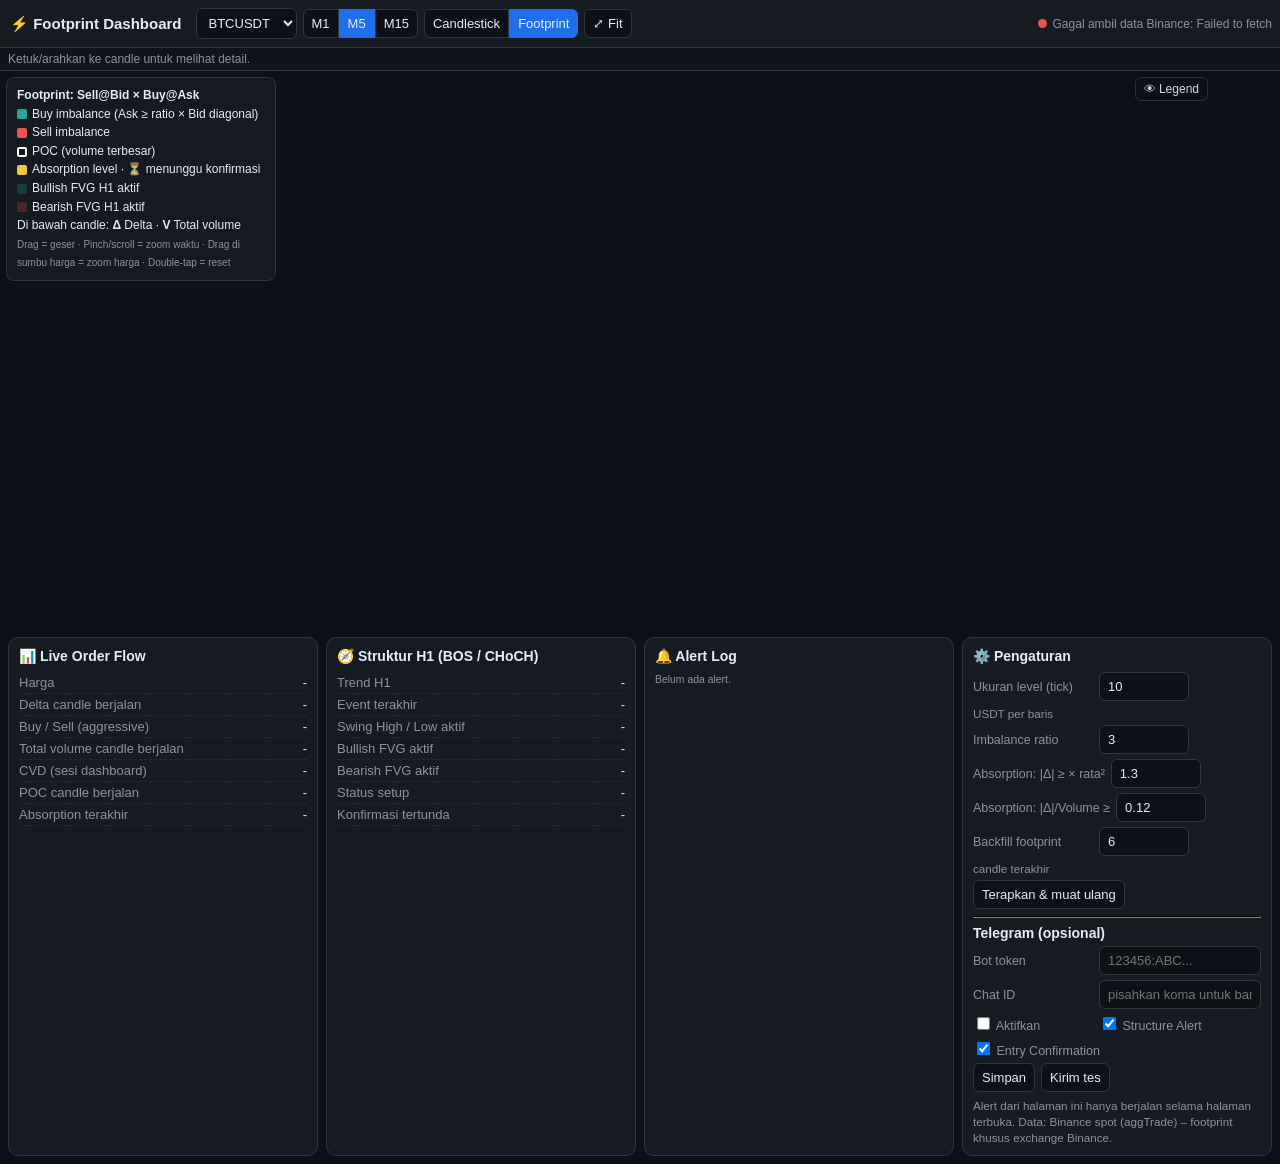
==== docs/footprint.html @ 36dd3d4b "Add files via upload" ====
<!DOCTYPE html>
<html lang="id">
<head>
<meta charset="UTF-8">
<meta name="viewport" content="width=device-width, initial-scale=1, maximum-scale=1, user-scalable=no">
<title>Crypto Footprint Dashboard – BOS/CHoCH + Order Flow</title>
<style>
:root{--bg:#0d1117;--panel:#161b22;--line:#30363d;--txt:#e6edf3;--mut:#8b949e;--g:#26a69a;--r:#ef5350;--y:#f6c343;--b:#58a6ff;}
*{box-sizing:border-box}
html,body{margin:0;background:var(--bg);color:var(--txt);font-family:-apple-system,Segoe UI,Roboto,Arial,sans-serif;font-size:14px}
header{display:flex;flex-wrap:wrap;gap:6px;align-items:center;padding:8px;background:var(--panel);border-bottom:1px solid var(--line);position:sticky;top:0;z-index:5}
header h1{font-size:15px;margin:0 8px 0 2px;white-space:nowrap}
select,button,input{background:#0d1117;color:var(--txt);border:1px solid var(--line);border-radius:6px;padding:6px 8px;font-size:13px}
button{cursor:pointer}
button.on{background:#1f6feb;border-color:#1f6feb}
.seg{display:inline-flex}
.seg button{border-radius:0}.seg button:first-child{border-radius:6px 0 0 6px}.seg button:last-child{border-radius:0 6px 6px 0}
#status{display:flex;align-items:center;gap:6px;color:var(--mut);font-size:12px;margin-left:auto}
#dot{width:9px;height:9px;border-radius:50%;background:#777}
#infoBar{padding:4px 8px;font-size:12px;color:var(--mut);background:#0f141a;border-bottom:1px solid var(--line);min-height:22px;white-space:nowrap;overflow-x:auto}
#wrap{position:relative;height:62vh;min-height:340px;touch-action:none}
#cv{width:100%;height:100%;display:block;touch-action:none;cursor:crosshair}
#legend{position:absolute;top:6px;left:6px;background:rgba(22,27,34,.92);border:1px solid var(--line);border-radius:8px;padding:8px 10px;font-size:12px;line-height:1.55;max-width:270px}
#legend.hide{display:none}
#legBtn{position:absolute;top:6px;right:72px;z-index:3;padding:4px 8px;font-size:12px;opacity:.9}
.sw{display:inline-block;width:10px;height:10px;border-radius:2px;margin-right:5px;vertical-align:middle}
.grid{display:grid;grid-template-columns:repeat(auto-fit,minmax(280px,1fr));gap:8px;padding:8px}
.card{background:var(--panel);border:1px solid var(--line);border-radius:10px;padding:10px}
.card h3{margin:0 0 8px;font-size:14px}
.kv{display:flex;justify-content:space-between;gap:8px;padding:3px 0;border-bottom:1px dashed #222a33;font-size:13px}
.kv span:first-child{color:var(--mut)}
.kv span:last-child{text-align:right}
.up{color:var(--g)}.dn{color:var(--r)}.ye{color:var(--y)}
#alerts{max-height:300px;overflow:auto;font-size:12.5px}
.al{padding:6px;border-left:3px solid var(--b);background:#0f141a;margin-bottom:5px;border-radius:4px;white-space:pre-line}
.al.long{border-color:var(--g)}.al.short{border-color:var(--r)}.al.abs{border-color:var(--y)}.al.cancel{border-color:#6e7681;color:var(--mut)}
.row{display:flex;gap:6px;align-items:center;margin:5px 0;flex-wrap:wrap}
.row label{min-width:120px;color:var(--mut);font-size:12.5px}
.row input[type=number]{width:90px}
.row input[type=text],.row input[type=password]{flex:1;min-width:150px}
small{color:var(--mut)}
#prog{font-size:12px;color:var(--y)}
</style>
</head>
<body>
<header>
  <h1>⚡ Footprint Dashboard</h1>
  <select id="sym">
    <option>BTCUSDT</option><option>ETHUSDT</option><option>SOLUSDT</option><option>BNBUSDT</option><option>XRPUSDT</option>
  </select>
  <div class="seg" id="tfSeg">
    <button data-tf="1m">M1</button><button data-tf="5m" class="on">M5</button><button data-tf="15m">M15</button>
  </div>
  <div class="seg" id="modeSeg">
    <button data-m="candle">Candlestick</button><button data-m="footprint" class="on">Footprint</button>
  </div>
  <button id="fitBtn" title="Reset zoom harga">⤢ Fit</button>
  <div id="status"><span id="prog"></span><span id="dot"></span><span id="stTxt">Memuat…</span></div>
</header>
<div id="infoBar">Ketuk/arahkan ke candle untuk melihat detail.</div>
<div id="wrap">
  <canvas id="cv"></canvas>
  <button id="legBtn">👁 Legend</button>
  <div id="legend" class="hide">
    <b>Footprint: Sell@Bid × Buy@Ask</b><br>
    <span class="sw" style="background:var(--g)"></span>Buy imbalance (Ask ≥ ratio × Bid diagonal)<br>
    <span class="sw" style="background:var(--r)"></span>Sell imbalance<br>
    <span class="sw" style="border:2px solid #fff"></span>POC (volume terbesar)<br>
    <span class="sw" style="background:var(--y)"></span>Absorption level · ⏳ menunggu konfirmasi<br>
    <span class="sw" style="background:rgba(38,166,154,.25)"></span>Bullish FVG H1 aktif<br>
    <span class="sw" style="background:rgba(239,83,80,.25)"></span>Bearish FVG H1 aktif<br>
    Di bawah candle: <b>Δ</b> Delta · <b>V</b> Total volume<br>
    <small>Drag = geser · Pinch/scroll = zoom waktu · Drag di sumbu harga = zoom harga · Double-tap = reset</small>
  </div>
</div>

<div class="grid">
  <div class="card">
    <h3>📊 Live Order Flow</h3>
    <div class="kv"><span>Harga</span><span id="vPrice">-</span></div>
    <div class="kv"><span>Delta candle berjalan</span><span id="vDelta">-</span></div>
    <div class="kv"><span>Buy / Sell (aggressive)</span><span id="vBS">-</span></div>
    <div class="kv"><span>Total volume candle berjalan</span><span id="vVol">-</span></div>
    <div class="kv"><span>CVD (sesi dashboard)</span><span id="vCVD">-</span></div>
    <div class="kv"><span>POC candle berjalan</span><span id="vPOC">-</span></div>
    <div class="kv"><span>Absorption terakhir</span><span id="vAbs">-</span></div>
  </div>
  <div class="card">
    <h3>🧭 Struktur H1 (BOS / CHoCH)</h3>
    <div class="kv"><span>Trend H1</span><span id="vTrend">-</span></div>
    <div class="kv"><span>Event terakhir</span><span id="vEvent">-</span></div>
    <div class="kv"><span>Swing High / Low aktif</span><span id="vSwing">-</span></div>
    <div class="kv"><span>Bullish FVG aktif</span><span id="vFvgB">-</span></div>
    <div class="kv"><span>Bearish FVG aktif</span><span id="vFvgS">-</span></div>
    <div class="kv"><span>Status setup</span><span id="vSetup">-</span></div>
    <div class="kv"><span>Konfirmasi tertunda</span><span id="vPend">-</span></div>
  </div>
  <div class="card">
    <h3>🔔 Alert Log</h3>
    <div id="alerts"><small>Belum ada alert.</small></div>
  </div>
  <div class="card">
    <h3>⚙️ Pengaturan</h3>
    <div class="row"><label>Ukuran level (tick)</label><input type="number" id="tick" step="any"><small>USDT per baris</small></div>
    <div class="row"><label>Imbalance ratio</label><input type="number" id="imb" step="0.5" min="1.5"></div>
    <div class="row"><label>Absorption: |Δ| ≥ × rata²</label><input type="number" id="absMult" step="0.1" min="1"></div>
    <div class="row"><label>Absorption: |Δ|/Volume ≥</label><input type="number" id="absRatio" step="0.01" min="0.05" max="0.9"></div>
    <div class="row"><label>Backfill footprint</label><input type="number" id="backfill" min="1" max="40"><small>candle terakhir</small></div>
    <div class="row"><button id="applyBtn">Terapkan & muat ulang</button></div>
    <hr style="border-color:var(--line)">
    <b>Telegram (opsional)</b>
    <div class="row"><label>Bot token</label><input type="password" id="tgToken" placeholder="123456:ABC..."></div>
    <div class="row"><label>Chat ID</label><input type="text" id="tgChat" placeholder="pisahkan koma untuk banyak user"></div>
    <div class="row"><label><input type="checkbox" id="tgOn"> Aktifkan</label>
      <label><input type="checkbox" id="tgStruct" checked> Structure Alert</label>
      <label><input type="checkbox" id="tgEntry" checked> Entry Confirmation</label></div>
    <div class="row"><button id="tgSave">Simpan</button><button id="tgTest">Kirim tes</button></div>
    <small>Alert dari halaman ini hanya berjalan selama halaman terbuka. Data: Binance spot (aggTrade) – footprint khusus exchange Binance.</small>
  </div>
</div>

<script>
(function(){
'use strict';
const REST='https://data-api.binance.vision/api/v3';
const WSURL='wss://data-stream.binance.vision/ws/';
const TF_MS={'1m':60000,'5m':300000,'15m':900000};
const DEF_TICK={BTCUSDT:10,ETHUSDT:0.5,SOLUSDT:0.05,BNBUSDT:0.2,XRPUSDT:0.0005};
const DEF_BF={'1m':15,'5m':6,'15m':3};
const H1=3600000;

const $=id=>document.getElementById(id);
const cv=$('cv'),ctx=cv.getContext('2d'),wrap=$('wrap');

let cfg=loadCfg();
const S={symbol:cfg.symbol||'BTCUSDT',tf:cfg.tf||'5m',mode:cfg.mode||'footprint',
  tick:0,imb:cfg.imb||3,absMult:cfg.absMult||1.3,absRatio:cfg.absRatio||0.12,backfill:0,
  barW:90,scroll:-2,yZoom:1,yShift:0,hover:-1,gen:0,live:false,ws:null,buffer:[],lastAggId:-1,
  h1:[],st:null,lastEventKey:null,alerted:{},dirty:true,ppp:1,lastAbs:null,pending:null};
let bars=[];

function loadCfg(){try{return JSON.parse(localStorage.getItem('fpdash_cfg')||'{}')}catch(e){return{}}}
function saveCfg(){try{localStorage.setItem('fpdash_cfg',JSON.stringify(cfg))}catch(e){}}

/* ---------- formatting ---------- */
function fmtV(v){const a=Math.abs(v);if(a>=1e6)return(v/1e6).toFixed(1)+'M';if(a>=1e4)return(v/1e3).toFixed(1)+'K';if(a>=100)return v.toFixed(0);if(a>=10)return v.toFixed(1);return v.toFixed(2)}
function decOf(x){const s=String(x);return s.includes('.')?s.split('.')[1].length:0}
function fmtP(p){const d=Math.max(decOf(S.tick),S.tick>=1?1:2);return p.toFixed(Math.min(d,6))}
function fmtT(t){const d=new Date(t);return String(d.getHours()).padStart(2,'0')+':'+String(d.getMinutes()).padStart(2,'0')}
function fmtDT(t){const d=new Date(t);return d.getDate()+'/'+(d.getMonth()+1)+' '+fmtT(t)}
function sgn(v){return(v>=0?'+':'')+fmtV(v)}
function setStatus(txt,color){$('stTxt').textContent=txt;$('dot').style.background=color}

/* ---------- data helpers ---------- */
async function getJSON(url){const r=await fetch(url);if(!r.ok)throw new Error('HTTP '+r.status);return r.json()}
const sleep=ms=>new Promise(r=>setTimeout(r,ms));
const lvlOf=p=>Math.floor(p/S.tick+1e-9);
function newBar(t,p){return{t,o:p,h:p,l:p,c:p,v:0,buy:0,sell:0,fp:new Map(),complete:true,closed:false,abs:null,absDone:false}}
function findBar(t){
  if(!bars.length)return -1;const tf=TF_MS[S.tf];
  let i=bars.length-1-Math.round((bars[bars.length-1].t-t)/tf);
  if(i>=0&&i<bars.length&&bars[i].t===t)return i;
  for(let k=bars.length-1;k>=0;k--){if(bars[k].t===t)return k;if(bars[k].t<t)break}
  return -1;
}

function applyTrade(tr){
  const a=tr.a;if(a<=S.lastAggId)return;S.lastAggId=a;
  const p=+tr.p,q=+tr.q,T=tr.T,isSell=tr.m===true;
  const tf=TF_MS[S.tf],bt=Math.floor(T/tf)*tf;
  let last=bars[bars.length-1];let b;
  if(!last||bt>last.t){
    if(last&&!last.closed){last.closed=true;onBarClose(bars.length-1,true)}
    b=newBar(bt,p);bars.push(b);if(bars.length>1500)bars.shift();
  }else{const i=findBar(bt);if(i<0)return;b=bars[i]}
  if(!b.fp)return;
  if(p>b.h)b.h=p;if(p<b.l)b.l=p;
  if(b===bars[bars.length-1])b.c=p;
  const k=lvlOf(p);let c=b.fp.get(k);if(!c){c={b:0,a:0};b.fp.set(k,c)}
  if(isSell){c.b+=q;b.sell+=q}else{c.a+=q;b.buy+=q}
  b.v=b.buy+b.sell;S.dirty=true;
}

/* ---------- footprint analytics ---------- */
function fpStats(b){
  if(!b.fp||!b.fp.size)return null;
  let poc=null,pv=-1,maxV=0;
  for(const [k,c] of b.fp){const v=c.a+c.b;if(v>pv){pv=v;poc=k}if(v>maxV)maxV=v}
  return{poc,maxV};
}
function detectAbs(i){
  const b=bars[i];b.absDone=true;b.abs=null;
  if(!b.fp||!b.complete||!b.fp.size)return null;
  const vol=b.buy+b.sell,d=b.buy-b.sell,range=b.h-b.l;
  if(vol<=0||range<=0)return null;
  const prev=[];for(let k=i-1;k>=0&&prev.length<20;k--){const x=bars[k];if(x.fp&&x.complete&&x.fp.size)prev.push(Math.abs(x.buy-x.sell))}
  const avg=prev.length?prev.reduce((s,x)=>s+x,0)/prev.length:0;
  const ratio=Math.abs(d)/vol;
  const strong=prev.length>=3?(Math.abs(d)>=S.absMult*avg&&ratio>=S.absRatio):(ratio>=Math.max(0.2,S.absRatio));
  if(!strong)return null;
  const pos=(b.c-b.l)/range;
  let type=null,best=null,bv=-1;
  if(d<0&&pos>=0.5){type='sell';const lim=b.l+range*0.35;for(const [k,c] of b.fp){if(k*S.tick<=lim&&c.b>bv){bv=c.b;best=k}}}
  else if(d>0&&pos<=0.5){type='buy';const lim=b.h-range*0.35;for(const [k,c] of b.fp){if((k+1)*S.tick>=lim&&c.a>bv){bv=c.a;best=k}}}
  if(!type)return null;
  b.abs={type,lvl:best,delta:d,vol};return b.abs;
}

/* ---------- H1 structure ---------- */
function analyze(k){
  const L=3,n=k.length;let trend=0,sh=null,sl=null;const events=[];
  for(let j=0;j<n;j++){
    const i=j-L;
    if(i>=L){
      let isH=true,isL=true;
      for(let m=i-L;m<=i+L;m++){if(m===i)continue;
        if(m<i){if(k[m].h>k[i].h)isH=false;if(k[m].l<k[i].l)isL=false}
        else{if(k[m].h>=k[i].h)isH=false;if(k[m].l<=k[i].l)isL=false}}
      if(isH)sh={price:k[i].h,t:k[i].t,broken:false};
      if(isL)sl={price:k[i].l,t:k[i].t,broken:false};
    }
    if(sh&&!sh.broken&&k[j].c>sh.price){events.push({dir:1,type:trend===-1?'CHoCH':'BOS',price:sh.price,from:sh.t,t:k[j].t});trend=1;sh.broken=true}
    if(sl&&!sl.broken&&k[j].c<sl.price){events.push({dir:-1,type:trend===1?'CHoCH':'BOS',price:sl.price,from:sl.t,t:k[j].t});trend=-1;sl.broken=true}
  }
  const fb=[],fs=[];
  for(let i=2;i<n;i++){
    if(k[i].l>k[i-2].h){const z={top:k[i].l,bot:k[i-2].h,t:k[i-1].t,dir:1};let ok=true;for(let j=i+1;j<n;j++)if(k[j].c<z.bot){ok=false;break}if(ok)fb.push(z)}
    if(k[i].h<k[i-2].l){const z={top:k[i-2].l,bot:k[i].h,t:k[i-1].t,dir:-1};let ok=true;for(let j=i+1;j<n;j++)if(k[j].c>z.top){ok=false;break}if(ok)fs.push(z)}
  }
  return{trend,events,sh,sl,fvgB:fb.slice(-4),fvgS:fs.slice(-4)};
}
async function loadH1(gen,silent){
  try{
    const kl=await getJSON(`${REST}/klines?symbol=${S.symbol}&interval=1h&limit=300`);
    if(gen!==S.gen)return;
    const now=Date.now();
    S.h1=kl.map(x=>({t:x[0],o:+x[1],h:+x[2],l:+x[3],c:+x[4]})).filter(x=>x.t+H1<=now);
    S.st=analyze(S.h1);
    const ev=S.st.events[S.st.events.length-1];
    if(ev){const key=ev.t+'|'+ev.type+'|'+ev.dir;
      if(S.lastEventKey&&S.lastEventKey!==key&&!silent){
        const dirTxt=ev.dir===1?'Bullish':'Bearish';
        pushAlert('struct',`🔔 STRUCTURE ALERT\n${S.symbol} H1\n${dirTxt} ${ev.type} terkonfirmasi @ ${fmtP(ev.price)}\nTunggu pullback ke FVG lalu konfirmasi footprint ${S.tf.toUpperCase()}.`,true);
      }
      S.lastEventKey=key;}
    updatePanels();S.dirty=true;
  }catch(e){console.warn('H1',e)}
}

/* ---------- signals ----------
   Alur: BOS/CHoCH H1 -> harga di FVG H1 searah -> absorption (candle A)
         -> ⏳ menunggu candle berikutnya (B)
         -> B: Delta berbalik searah + low/high A tidak ditembus -> ENTRY CONFIRMATION
*/
function onBarClose(i,liveClose){
  const b=bars[i];
  if(!b.fp)return;
  const tf=TF_MS[S.tf],send=liveClose&&(Date.now()-b.t<3*tf);
  // 1) evaluasi konfirmasi yang tertunda
  const pd=S.pending;
  if(pd&&b.t===pd.t+tf){
    S.pending=null;
    const d=b.buy-b.sell,long=pd.type==='sell';
    const flip=long?d>0:d<0;
    const held=long?b.l>=pd.low:b.h<=pd.high;
    if(b.complete&&flip&&held){
      const key='E'+b.t;
      if(!S.alerted[key]){S.alerted[key]=1;
        pushAlert(long?'long':'short',
`${long?'🟢 LONG':'🔴 SHORT'} CONFIRMATION
${S.symbol} | Struktur H1 ${long?'Bullish':'Bearish'} | Eksekusi ${S.tf.toUpperCase()}
Area: ${long?'Bullish':'Bearish'} FVG H1 ${fmtP(pd.zone.bot)} – ${fmtP(pd.zone.top)}
1) ${long?'🟡 Sell absorption':'🟡 Buy absorption'} @ ${pd.lvlTxt} (${fmtT(pd.t)}) Δ ${sgn(pd.delta)} | Vol ${fmtV(pd.vol)}
2) Delta candle berikutnya berbalik ${sgn(d)} | Vol ${fmtV(b.buy+b.sell)}
3) ${long?'Low':'High'} candle absorption ${fmtP(long?pd.low:pd.high)} tidak ditembus
Close ${fmtP(b.c)} | Candle ${fmtDT(b.t)}`,send);}
    }else{
      const why=!b.complete?'data candle tidak lengkap':!flip?`Delta tidak berbalik (${sgn(d)})`:`${long?'Low':'High'} candle absorption ${fmtP(long?pd.low:pd.high)} ditembus`;
      pushAlert('cancel',`❌ Setup ${long?'LONG':'SHORT'} batal – ${S.symbol} ${S.tf.toUpperCase()} ${fmtDT(b.t)}\n${why}`,false);
    }
  }else if(pd&&b.t>pd.t+tf){S.pending=null}
  // 2) deteksi absorption di candle ini
  if(!b.absDone)detectAbs(i);
  if(!b.abs)return;
  S.lastAbs={t:b.t,...b.abs};
  const absTxt=b.abs.type==='sell'?'🟡 SELL ABSORPTION (potensi bullish)':'🟡 BUY ABSORPTION (potensi bearish)';
  const lvlTxt=b.abs.lvl!=null?fmtP(b.abs.lvl*S.tick):'-';
  const st=S.st;let zone=null;
  if(st){
    if(b.abs.type==='sell'&&st.trend===1)zone=st.fvgB.find(z=>b.l<=z.top&&b.h>=z.bot);
    if(b.abs.type==='buy'&&st.trend===-1)zone=st.fvgS.find(z=>b.l<=z.top&&b.h>=z.bot);
  }
  const base=`${absTxt}\n${S.symbol} ${S.tf.toUpperCase()} ${fmtDT(b.t)} | level ${lvlTxt} | Δ ${sgn(b.abs.delta)} | Vol ${fmtV(b.abs.vol)}`;
  if(zone){
    const long=b.abs.type==='sell';
    S.pending={t:b.t,type:b.abs.type,low:b.l,high:b.h,zone,lvlTxt,delta:b.abs.delta,vol:b.abs.vol};
    pushAlert('abs',`${base}\nDi FVG H1 searah struktur ✅\n⏳ Menunggu konfirmasi candle berikutnya: Delta ${long?'positif':'negatif'} & ${long?'low '+fmtP(b.l):'high '+fmtP(b.h)} tidak ditembus`,false);
  }else{
    pushAlert('abs',`${base}\n${st?(st.trend===0?'Struktur H1 belum jelas → info saja':'Belum di FVG searah struktur H1 → info saja'):''}`,false);
  }
}

const alertList=[];
function pushAlert(kind,text,sendTg){
  alertList.unshift({kind,text,t:Date.now()});if(alertList.length>80)alertList.pop();
  const el=$('alerts');el.innerHTML='';
  for(const a of alertList){const d=document.createElement('div');d.className='al '+(['long','short','abs','cancel'].includes(a.kind)?a.kind:'');d.textContent='['+fmtT(a.t)+'] '+a.text;el.appendChild(d)}
  if(sendTg){if(kind==='struct'&&cfg.tgStruct!==false)tg(text);if((kind==='long'||kind==='short')&&cfg.tgEntry!==false)tg(text)}
}
function tg(text){
  if(!cfg.tgOn||!cfg.tgToken||!cfg.tgChat)return;
  const ids=String(cfg.tgChat).split(',').map(s=>s.trim()).filter(Boolean);
  for(const id of ids){
    fetch(`https://api.telegram.org/bot${cfg.tgToken}/sendMessage`,{method:'POST',mode:'no-cors',body:new URLSearchParams({chat_id:id,text})}).catch(e=>console.warn('tg',e));
  }
}

/* ---------- loading / websocket ---------- */
function openWS(gen){
  try{if(S.ws){S.ws.onclose=null;S.ws.close()}}catch(e){}
  const ws=new WebSocket(WSURL+S.symbol.toLowerCase()+'@aggTrade');S.ws=ws;
  ws.onopen=()=>{if(gen===S.gen&&S.live)setStatus('Live','#26a69a')};
  ws.onmessage=ev=>{if(gen!==S.gen)return;const d=JSON.parse(ev.data);if(d.e!=='aggTrade')return;
    const tr={a:d.a,p:d.p,q:d.q,T:d.T,m:d.m};if(S.live)applyTrade(tr);else S.buffer.push(tr)};
  ws.onclose=()=>{if(gen!==S.gen)return;setStatus('Terputus, menyambung ulang…','#f6c343');
    const lb=bars[bars.length-1];if(lb)lb.complete=false;
    setTimeout(()=>{if(gen===S.gen)openWS(gen)},3000)};
  ws.onerror=()=>{};
}
async function start(){
  const gen=++S.gen;S.live=false;S.buffer=[];S.lastAggId=-1;S.alerted={};S.lastEventKey=null;S.lastAbs=null;S.pending=null;bars=[];
  S.scroll=-2;S.yZoom=1;S.yShift=0;S.hover=-1;
  setStatus('Memuat candle…','#888');$('prog').textContent='';
  try{
    const kl=await getJSON(`${REST}/klines?symbol=${S.symbol}&interval=${S.tf}&limit=300`);
    if(gen!==S.gen)return;
    bars=kl.map(x=>({t:x[0],o:+x[1],h:+x[2],l:+x[3],c:+x[4],v:+x[5],buy:0,sell:0,fp:null,complete:false,closed:true,abs:null,absDone:false}));
    bars[bars.length-1].closed=false;S.dirty=true;
  }catch(e){setStatus('Gagal ambil data Binance: '+e.message,'#ef5350');return}
  await loadH1(gen,true);
  openWS(gen);
  const n=Math.min(S.backfill,bars.length),si=bars.length-n,from=bars[si].t;
  for(let i=si;i<bars.length;i++){const b=bars[i];b.fp=new Map();b.buy=0;b.sell=0;b.complete=true;b.absDone=false}
  setStatus('Backfill footprint…','#f6c343');
  let req=0,lastT=from,reachedLive=false;const CAP=90;
  try{
    let arr=await getJSON(`${REST}/aggTrades?symbol=${S.symbol}&startTime=${from}&endTime=${from+H1-1}&limit=1000`);req++;
    while(gen===S.gen){
      for(const x of arr)applyTrade({a:x.a,p:x.p,q:x.q,T:x.T,m:x.m});
      if(arr.length)lastT=arr[arr.length-1].T;
      const fb=S.buffer[0];
      if(fb&&S.lastAggId>=fb.a-1){reachedLive=true;break}
      if(arr.length<1000){if(Date.now()-lastT<5000||!arr.length){reachedLive=!fb||S.lastAggId>=fb.a-1;}
        if(!arr.length||reachedLive)break}
      if(req>=CAP)break;
      $('prog').textContent='Backfill '+Math.round(Math.min(1,(lastT-from)/Math.max(1,Date.now()-from))*100)+'%';
      await sleep(60);
      arr=await getJSON(`${REST}/aggTrades?symbol=${S.symbol}&fromId=${S.lastAggId+1}&limit=1000`);req++;
    }
  }catch(e){console.warn('backfill',e)}
  if(gen!==S.gen)return;
  const fb=S.buffer[0];
  if(fb&&S.lastAggId<fb.a-1){
    const tf=TF_MS[S.tf];for(const b of bars){if(b.fp&&b.t+tf>lastT&&b.t<=fb.T)b.complete=false}
  }
  for(const tr of S.buffer)applyTrade(tr);S.buffer=[];S.live=true;
  $('prog').textContent='';
  for(let i=0;i<bars.length;i++){const b=bars[i];if(b.fp&&b.closed&&!b.absDone)onBarClose(i,false)}
  setStatus(S.ws&&S.ws.readyState===1?'Live':'Menyambung…',S.ws&&S.ws.readyState===1?'#26a69a':'#f6c343');
  S.dirty=true;updatePanels();
}
setInterval(()=>{if(S.live)loadH1(S.gen,false)},60000);

/* ---------- panels ---------- */
function updatePanels(){
  const b=bars[bars.length-1];
  if(b){
    $('vPrice').textContent=fmtP(b.c);
    if(b.fp){const d=b.buy-b.sell;$('vDelta').innerHTML=`<span class="${d>=0?'up':'dn'}">${sgn(d)}</span>`+(b.complete?'':' <small>(parsial)</small>');
      $('vBS').innerHTML=`<span class="up">${fmtV(b.buy)}</span> / <span class="dn">${fmtV(b.sell)}</span>`;
      $('vVol').textContent=fmtV(b.buy+b.sell);
      const s=fpStats(b);$('vPOC').textContent=s?fmtP(s.poc*S.tick):'-';}
    let cvd=0,has=false;for(const x of bars)if(x.fp){cvd+=x.buy-x.sell;has=true}
    $('vCVD').innerHTML=has?`<span class="${cvd>=0?'up':'dn'}">${sgn(cvd)}</span>`:'-';
  }
  const a=S.lastAbs;$('vAbs').innerHTML=a?`<span class="ye">${a.type==='sell'?'Sell abs. (bullish)':'Buy abs. (bearish)'}</span> ${fmtT(a.t)}`:'-';
  const pd=S.pending;
  $('vPend').innerHTML=pd?`<span class="ye">⏳ ${pd.type==='sell'?'LONG':'SHORT'} – tunggu close ${fmtT(pd.t+2*TF_MS[S.tf])}: Δ ${pd.type==='sell'?'positif & low ≥ '+fmtP(pd.low):'negatif & high ≤ '+fmtP(pd.high)}</span>`:'-';
  const st=S.st;if(!st)return;
  $('vTrend').innerHTML=st.trend===1?'<span class="up">Bullish ▲</span>':st.trend===-1?'<span class="dn">Bearish ▼</span>':'Netral';
  const ev=st.events[st.events.length-1];
  $('vEvent').innerHTML=ev?`<span class="${ev.dir===1?'up':'dn'}">${ev.dir===1?'Bullish':'Bearish'} ${ev.type}</span> @ ${fmtP(ev.price)} (${fmtDT(ev.t)})`:'-';
  $('vSwing').textContent=(st.sh&&!st.sh.broken?fmtP(st.sh.price):'-')+' / '+(st.sl&&!st.sl.broken?fmtP(st.sl.price):'-');
  const zt=z=>`${fmtP(z.bot)}–${fmtP(z.top)}`;
  $('vFvgB').textContent=st.fvgB.length?st.fvgB.slice(-2).map(zt).join(' | '):'-';
  $('vFvgS').textContent=st.fvgS.length?st.fvgS.slice(-2).map(zt).join(' | '):'-';
  if(b){let s='Menunggu struktur jelas';
    if(st.trend===1){const z=st.fvgB.find(z=>b.c<=z.top&&b.c>=z.bot);s=z?'<span class="ye">Harga di Bullish FVG → tunggu sell absorption</span>':'Bullish – tunggu pullback ke FVG'}
    if(st.trend===-1){const z=st.fvgS.find(z=>b.c<=z.top&&b.c>=z.bot);s=z?'<span class="ye">Harga di Bearish FVG → tunggu buy absorption</span>':'Bearish – tunggu pullback ke FVG'}
    if(pd)s='<span class="ye">Absorption terdeteksi → menunggu konfirmasi</span>';
    $('vSetup').innerHTML=s;}
}
setInterval(()=>{if(bars.length)updatePanels()},1000);

/* ---------- chart rendering ---------- */
let W=0,H=0,AX=66,TH=18,LOW=90;
function resize(){const r=wrap.getBoundingClientRect(),dpr=window.devicePixelRatio||1;W=r.width;H=r.height;cv.width=W*dpr;cv.height=H*dpr;ctx.setTransform(dpr,0,0,dpr,0,0);LOW=Math.max(70,Math.round(H*0.2));S.dirty=true}
window.addEventListener('resize',resize);
function niceStep(r,n){const raw=r/n,p=Math.pow(10,Math.floor(Math.log10(raw))),f=raw/p;return(f<1.5?1:f<3?2:f<7?5:10)*p}
function clampView(){const maxS=Math.max(0,bars.length-3);if(S.scroll>maxS)S.scroll=maxS;if(S.scroll<-12)S.scroll=-12;if(S.barW<3)S.barW=3;if(S.barW>320)S.barW=320}

function render(){
  requestAnimationFrame(render);
  if(!S.dirty||!W)return;S.dirty=false;
  ctx.fillStyle='#0d1117';ctx.fillRect(0,0,W,H);
  if(!bars.length)return;
  clampView();
  const CW=W-AX,MH=H-LOW-TH,bw=S.barW;
  const right=bars.length-1-S.scroll;
  const xOf=i=>CW-(right-i+0.5)*bw;
  const i0=Math.max(0,Math.floor(right-CW/bw)-1),i1=Math.min(bars.length-1,Math.ceil(right)+1);
  let lo=Infinity,hi=-Infinity;for(let i=i0;i<=i1;i++){if(bars[i].l<lo)lo=bars[i].l;if(bars[i].h>hi)hi=bars[i].h}
  if(!isFinite(lo)){lo=bars[bars.length-1].l;hi=bars[bars.length-1].h}
  let mid=(lo+hi)/2,rng=Math.max(hi-lo,S.tick*4)*1.15*S.yZoom;mid+=S.yShift;
  const pTop=mid+rng/2,pBot=mid-rng/2;S.ppp=rng/MH;
  const Y=p=>(pTop-p)/rng*MH;
  const step=niceStep(rng,8);ctx.font='11px sans-serif';ctx.textBaseline='middle';ctx.textAlign='left';
  for(let p=Math.ceil(pBot/step)*step;p<=pTop;p+=step){const y=Y(p);ctx.strokeStyle='#1c2128';ctx.beginPath();ctx.moveTo(0,y);ctx.lineTo(CW,y);ctx.stroke();ctx.fillStyle='#8b949e';ctx.fillText(fmtP(p),CW+5,y)}
  ctx.save();ctx.beginPath();ctx.rect(0,0,CW,MH);ctx.clip();
  const tf=TF_MS[S.tf],t0=bars[0].t,xT=t=>xOf((t-t0)/tf);
  if(S.st){
    for(const z of S.st.fvgB.concat(S.st.fvgS)){const x=Math.max(0,xT(z.t));ctx.fillStyle=z.dir===1?'rgba(38,166,154,.13)':'rgba(239,83,80,.13)';ctx.fillRect(x,Y(z.top),CW-x,Y(z.bot)-Y(z.top));
      ctx.fillStyle=z.dir===1?'#26a69a':'#ef5350';ctx.font='10px sans-serif';ctx.fillText('FVG H1',Math.max(x,0)+3,Y(z.top)+7)}
    for(const ev of S.st.events.slice(-4)){const xa=Math.max(-5,xT(ev.from)),xb=Math.min(CW,xT(ev.t+H1));const y=Y(ev.price);
      ctx.strokeStyle=ev.dir===1?'#26a69a':'#ef5350';ctx.setLineDash([5,4]);ctx.beginPath();ctx.moveTo(xa,y);ctx.lineTo(xb,y);ctx.stroke();ctx.setLineDash([]);
      ctx.fillStyle=ctx.strokeStyle;ctx.font='bold 10px sans-serif';ctx.fillText(ev.type+(ev.dir===1?' ↑':' ↓')+' H1',Math.max(2,(xa+xb)/2-20),y+(ev.dir===1?-7:8))}
  }
  // garis level invalidasi untuk setup tertunda
  if(S.pending){const pd=S.pending,y=Y(pd.type==='sell'?pd.low:pd.high),x=Math.max(0,xT(pd.t)-bw/2);
    ctx.strokeStyle='#f6c343';ctx.setLineDash([3,3]);ctx.beginPath();ctx.moveTo(x,y);ctx.lineTo(CW,y);ctx.stroke();ctx.setLineDash([]);
    ctx.fillStyle='#f6c343';ctx.font='10px sans-serif';ctx.fillText('⏳ batas invalidasi',x+3,y+(pd.type==='sell'?9:-9))}
  const fpMode=S.mode==='footprint';
  for(let i=i0;i<=i1;i++){
    const b=bars[i],cx=xOf(i),up=b.c>=b.o,col=up?'#26a69a':'#ef5350';
    if(fpMode&&b.fp&&b.fp.size&&bw>=14){drawFP(b,cx,bw,Y,MH)}
    else{
      const w=Math.max(1,bw*0.7);ctx.strokeStyle=col;ctx.fillStyle=col;ctx.beginPath();ctx.moveTo(cx,Y(b.h));ctx.lineTo(cx,Y(b.l));ctx.stroke();
      const yo=Y(b.o),yc=Y(b.c);ctx.fillRect(cx-w/2,Math.min(yo,yc),w,Math.max(1,Math.abs(yc-yo)));
      if(b.abs){ctx.fillStyle='#f6c343';ctx.beginPath();ctx.arc(cx,b.abs.type==='sell'?Y(b.l)+8:Y(b.h)-8,Math.min(5,bw/2+1),0,7);ctx.fill()}
    }
    if(i===S.hover){ctx.fillStyle='rgba(88,166,255,.08)';ctx.fillRect(cx-bw/2,0,bw,MH)}
  }
  const lb=bars[bars.length-1],yl=Y(lb.c);ctx.strokeStyle='#58a6ff';ctx.setLineDash([2,3]);ctx.beginPath();ctx.moveTo(0,yl);ctx.lineTo(CW,yl);ctx.stroke();ctx.setLineDash([]);
  ctx.restore();
  ctx.textAlign='left';ctx.textBaseline='middle';
  ctx.fillStyle='#1f6feb';ctx.fillRect(CW,yl-9,AX,18);ctx.fillStyle='#fff';ctx.font='11px sans-serif';ctx.fillText(fmtP(lb.c),CW+4,yl);
  // panel bawah: delta + CVD
  const ly0=MH+TH;ctx.strokeStyle='#30363d';ctx.beginPath();ctx.moveTo(0,MH);ctx.lineTo(W,MH);ctx.moveTo(0,ly0);ctx.lineTo(W,ly0);ctx.stroke();
  let md=0,cvd=0,cmin=Infinity,cmax=-Infinity;const cv_=[];
  for(let i=0;i<bars.length;i++){const b=bars[i];if(b.fp){cvd+=b.buy-b.sell;cv_[i]=cvd;if(i>=i0&&i<=i1){md=Math.max(md,Math.abs(b.buy-b.sell));cmin=Math.min(cmin,cvd);cmax=Math.max(cmax,cvd)}}}
  const lmid=ly0+(LOW-4)/2;
  if(md>0){for(let i=i0;i<=i1;i++){const b=bars[i];if(!b.fp)continue;const d=b.buy-b.sell,h=d/md*(LOW/2-6);ctx.fillStyle=d>=0?'rgba(38,166,154,.7)':'rgba(239,83,80,.7)';ctx.fillRect(xOf(i)-Math.max(1,bw*0.35),lmid-Math.max(h,0),Math.max(1,bw*0.7),Math.abs(h))}
    if(cmax>cmin){ctx.strokeStyle='#f6c343';ctx.lineWidth=1.5;ctx.beginPath();let st=false;for(let i=i0;i<=i1;i++){if(cv_[i]===undefined)continue;const y=ly0+4+(1-(cv_[i]-cmin)/(cmax-cmin))*(LOW-12);const x=xOf(i);if(!st){ctx.moveTo(x,y);st=true}else ctx.lineTo(x,y)}ctx.stroke();ctx.lineWidth=1}}
  else{ctx.fillStyle='#8b949e';ctx.font='11px sans-serif';ctx.fillText('Delta/CVD tersedia setelah data footprint terkumpul',8,lmid)}
  ctx.fillStyle='#8b949e';ctx.font='10px sans-serif';ctx.fillText('Δ Delta',CW+4,ly0+10);ctx.fillStyle='#f6c343';ctx.fillText('— CVD',CW+4,ly0+24);
  ctx.fillStyle='#8b949e';ctx.font='10px sans-serif';const every=Math.max(1,Math.ceil(70/bw));
  for(let i=i0;i<=i1;i++){if(i%every)continue;const x=xOf(i);if(x<0||x>CW)continue;ctx.fillText(fmtT(bars[i].t),x-14,MH+TH/2)}
}

function drawFP(b,cx,bw,Y,MH){
  const tk=S.tick,cw=bw*0.9,x0=cx-cw/2,st=fpStats(b);
  const rowH=Math.abs(Y(0)-Y(tk));
  const showTxt=bw>=78&&rowH>=10;
  const up=b.c>=b.o,col=up?'#26a69a':'#ef5350';
  ctx.strokeStyle=col;ctx.beginPath();ctx.moveTo(x0+3,Y(b.h));ctx.lineTo(x0+3,Y(b.l));ctx.stroke();
  ctx.fillStyle=col;const yo=Y(b.o),yc=Y(b.c);ctx.fillRect(x0+1,Math.min(yo,yc),4,Math.max(1,Math.abs(yc-yo)));
  const cx0=x0+8,cw2=cw-8;
  for(const [k,c] of b.fp){
    const yT=Y((k+1)*tk),yB=Y(k*tk),h=Math.max(1,yB-yT-(rowH>4?1:0));
    if(yB<0||yT>MH)continue;
    const v=c.a+c.b,int=st.maxV?v/st.maxV:0,d=c.a-c.b;
    ctx.fillStyle=d>=0?`rgba(38,166,154,${0.08+0.5*int})`:`rgba(239,83,80,${0.08+0.5*int})`;
    ctx.fillRect(cx0,yT,cw2,h);
    if(b.abs&&b.abs.lvl===k){ctx.strokeStyle='#f6c343';ctx.lineWidth=2;ctx.strokeRect(cx0+1,yT+1,cw2-2,h-1);ctx.lineWidth=1}
    else if(k===st.poc){ctx.strokeStyle='#e6edf3';ctx.strokeRect(cx0+0.5,yT+0.5,cw2-1,h-1)}
    if(showTxt){
      const below=b.fp.get(k-1),above=b.fp.get(k+1);
      const buyImb=below&&c.a>=S.imb*Math.max(below.b,1e-12)&&c.a>0;
      const sellImb=above&&c.b>=S.imb*Math.max(above.a,1e-12)&&c.b>0;
      const fs=Math.min(12,Math.max(8,rowH-2));ctx.font=fs+'px monospace';ctx.textBaseline='middle';
      const ym=(yT+yB)/2,mx=cx0+cw2/2;
      ctx.textAlign='right';ctx.fillStyle=sellImb?'#ff6b6b':'#c9d1d9';if(sellImb)ctx.font='bold '+fs+'px monospace';ctx.fillText(fmtV(c.b),mx-6,ym);
      ctx.font=fs+'px monospace';ctx.textAlign='center';ctx.fillStyle='#6e7681';ctx.fillText('×',mx,ym);
      ctx.textAlign='left';ctx.fillStyle=buyImb?'#3fe0c5':'#c9d1d9';if(buyImb)ctx.font='bold '+fs+'px monospace';ctx.fillText(fmtV(c.a),mx+6,ym);
    }
  }
  if(bw>=34){
    const d=b.buy-b.sell,yb=Y(b.l);ctx.textAlign='center';ctx.textBaseline='middle';
    ctx.font='bold 10px sans-serif';ctx.fillStyle=d>=0?'#26a69a':'#ef5350';ctx.fillText('Δ '+sgn(d),cx,Math.min(MH-32,yb+10));
    ctx.font='10px sans-serif';ctx.fillStyle='#c9d1d9';ctx.fillText('V '+fmtV(b.buy+b.sell),cx,Math.min(MH-20,yb+22));
    let ny=yb+34;
    if(!b.complete){ctx.fillStyle='#8b949e';ctx.font='9px sans-serif';ctx.fillText('parsial',cx,Math.min(MH-8,ny));ny+=12}
    if(b.abs){ctx.fillStyle='#f6c343';ctx.font='bold 10px sans-serif';
      if(b.abs.type==='sell')ctx.fillText('🟡 ABS',cx,Math.min(MH-8,ny));else ctx.fillText('🟡 ABS',cx,Math.max(8,Y(b.h)-10))}
    if(S.pending&&S.pending.t===b.t){ctx.fillStyle='#f6c343';ctx.font='9px sans-serif';ctx.fillText('⏳ tunggu konfirmasi',cx,Math.max(8,Y(b.h)-(b.abs&&b.abs.type==='buy'?22:10)))}
    ctx.textAlign='left';
  }
}

/* ---------- interaction ---------- */
const ptrs=new Map();let drag=null,lastTap=0,pinchD=0;
function idxAt(x){const right=bars.length-1-S.scroll,CW=W-AX;return Math.round(right+0.5-(CW-x)/S.barW)}
function setHover(x){const i=idxAt(x);if(i<0||i>=bars.length)return;S.hover=i;S.dirty=true;const b=bars[i];
  let s=`${fmtDT(b.t)}  O ${fmtP(b.o)}  H ${fmtP(b.h)}  L ${fmtP(b.l)}  C ${fmtP(b.c)}`;
  if(b.fp){const d=b.buy-b.sell,st=fpStats(b);s+=`  |  Buy ${fmtV(b.buy)}  Sell ${fmtV(b.sell)}  Vol ${fmtV(b.buy+b.sell)}  Δ ${sgn(d)}  POC ${st?fmtP(st.poc*S.tick):'-'}${b.complete?'':' (parsial)'}`;
    if(b.abs)s+=`  |  🟡 ${b.abs.type==='sell'?'Sell absorption':'Buy absorption'} @ ${fmtP(b.abs.lvl*S.tick)}`}
  else s+=`  |  Vol ${fmtV(b.v)} (footprint tidak tersedia, di luar backfill)`;
  $('infoBar').textContent=s}
cv.addEventListener('pointerdown',e=>{cv.setPointerCapture(e.pointerId);const r=cv.getBoundingClientRect(),x=e.clientX-r.left,y=e.clientY-r.top;
  ptrs.set(e.pointerId,{x,y});
  if(ptrs.size===1){drag={x,y,sx:x,sy:y,t:Date.now(),mode:x>W-AX?'yscale':'pan'}}
  else if(ptrs.size===2){const p=[...ptrs.values()];pinchD=Math.hypot(p[0].x-p[1].x,p[0].y-p[1].y);drag=null}});
cv.addEventListener('pointermove',e=>{const r=cv.getBoundingClientRect(),x=e.clientX-r.left,y=e.clientY-r.top;
  if(!ptrs.has(e.pointerId)){if(e.pointerType==='mouse')setHover(x);return}
  ptrs.set(e.pointerId,{x,y});
  if(ptrs.size===2){const p=[...ptrs.values()];const d=Math.hypot(p[0].x-p[1].x,p[0].y-p[1].y);if(pinchD>0){S.barW*=d/pinchD;clampView();S.dirty=true}pinchD=d;return}
  if(!drag)return;const dx=x-drag.x,dy=y-drag.y;drag.x=x;drag.y=y;
  if(drag.mode==='pan'){S.scroll+=dx/S.barW;S.yShift+=dy*S.ppp;}
  else{S.yZoom*=Math.exp(dy*0.006);S.yZoom=Math.min(20,Math.max(0.05,S.yZoom))}
  clampView();S.dirty=true});
function endPtr(e){const r=cv.getBoundingClientRect(),x=e.clientX-r.left;
  if(drag&&ptrs.size===1&&Math.hypot(x-drag.sx,(e.clientY-r.top)-drag.sy)<6&&Date.now()-drag.t<300){
    const now=Date.now();if(now-lastTap<320){S.yZoom=1;S.yShift=0;S.dirty=true}lastTap=now;setHover(x)}
  ptrs.delete(e.pointerId);if(ptrs.size<2)pinchD=0;if(ptrs.size===0)drag=null;
  else if(ptrs.size===1){const p=[...ptrs.values()][0];drag={x:p.x,y:p.y,sx:p.x,sy:p.y,t:0,mode:'pan'}}}
cv.addEventListener('pointerup',endPtr);cv.addEventListener('pointercancel',endPtr);
cv.addEventListener('wheel',e=>{e.preventDefault();const f=Math.exp(-e.deltaY*0.0015);if(e.shiftKey){S.yZoom/=f}else{S.barW*=f}clampView();S.dirty=true},{passive:false});
cv.addEventListener('dblclick',()=>{S.yZoom=1;S.yShift=0;S.dirty=true});

/* ---------- controls ---------- */
function applyDefaults(keepTick){
  if(!keepTick)S.tick=(cfg.ticks&&cfg.ticks[S.symbol])||DEF_TICK[S.symbol];
  S.backfill=(cfg.bf&&cfg.bf[S.tf])||DEF_BF[S.tf];
  $('tick').value=S.tick;$('imb').value=S.imb;$('absMult').value=S.absMult;$('absRatio').value=S.absRatio;$('backfill').value=S.backfill;
  S.barW=S.mode==='footprint'?110:9;
}
$('sym').value=S.symbol;
document.querySelectorAll('#tfSeg button').forEach(b=>{b.classList.toggle('on',b.dataset.tf===S.tf);b.onclick=()=>{S.tf=b.dataset.tf;cfg.tf=S.tf;saveCfg();document.querySelectorAll('#tfSeg button').forEach(x=>x.classList.toggle('on',x===b));applyDefaults(true);start()}});
document.querySelectorAll('#modeSeg button').forEach(b=>{b.classList.toggle('on',b.dataset.m===S.mode);b.onclick=()=>{S.mode=b.dataset.m;cfg.mode=S.mode;saveCfg();document.querySelectorAll('#modeSeg button').forEach(x=>x.classList.toggle('on',x===b));S.barW=S.mode==='footprint'?110:9;S.yZoom=1;S.yShift=0;S.dirty=true}});
$('sym').onchange=()=>{S.symbol=$('sym').value;cfg.symbol=S.symbol;saveCfg();applyDefaults(false);start()};
$('fitBtn').onclick=()=>{S.yZoom=1;S.yShift=0;S.scroll=-2;S.dirty=true};
$('legBtn').onclick=()=>$('legend').classList.toggle('hide');
$('applyBtn').onclick=()=>{
  const t=parseFloat($('tick').value);if(t>0){S.tick=t;cfg.ticks=cfg.ticks||{};cfg.ticks[S.symbol]=t}
  const im=parseFloat($('imb').value);if(im>=1.5){S.imb=im;cfg.imb=im}
  const am=parseFloat($('absMult').value);if(am>=1){S.absMult=am;cfg.absMult=am}
  const ar=parseFloat($('absRatio').value);if(ar>=0.05&&ar<=0.9){S.absRatio=ar;cfg.absRatio=ar}
  const bf=parseInt($('backfill').value,10);if(bf>=1&&bf<=40){S.backfill=bf;cfg.bf=cfg.bf||{};cfg.bf[S.tf]=bf}
  saveCfg();applyDefaults(true);start()};
$('tgToken').value=cfg.tgToken||'';$('tgChat').value=cfg.tgChat||'';$('tgOn').checked=!!cfg.tgOn;
$('tgStruct').checked=cfg.tgStruct!==false;$('tgEntry').checked=cfg.tgEntry!==false;
$('tgSave').onclick=()=>{cfg.tgToken=$('tgToken').value.trim();cfg.tgChat=$('tgChat').value.trim();cfg.tgOn=$('tgOn').checked;cfg.tgStruct=$('tgStruct').checked;cfg.tgEntry=$('tgEntry').checked;saveCfg();pushAlert('info','Pengaturan Telegram disimpan.',false)};
$('tgTest').onclick=()=>{$('tgSave').onclick();const on=cfg.tgOn;cfg.tgOn=true;tg(`✅ Tes koneksi Footprint Dashboard\n${S.symbol} ${S.tf.toUpperCase()}`);cfg.tgOn=on;pushAlert('info','Pesan tes dikirim (cek Telegram).',false)};
if(window.innerWidth>=900)$('legend').classList.remove('hide');

applyDefaults(false);resize();requestAnimationFrame(render);start();
})();
</script>
</body>
</html>
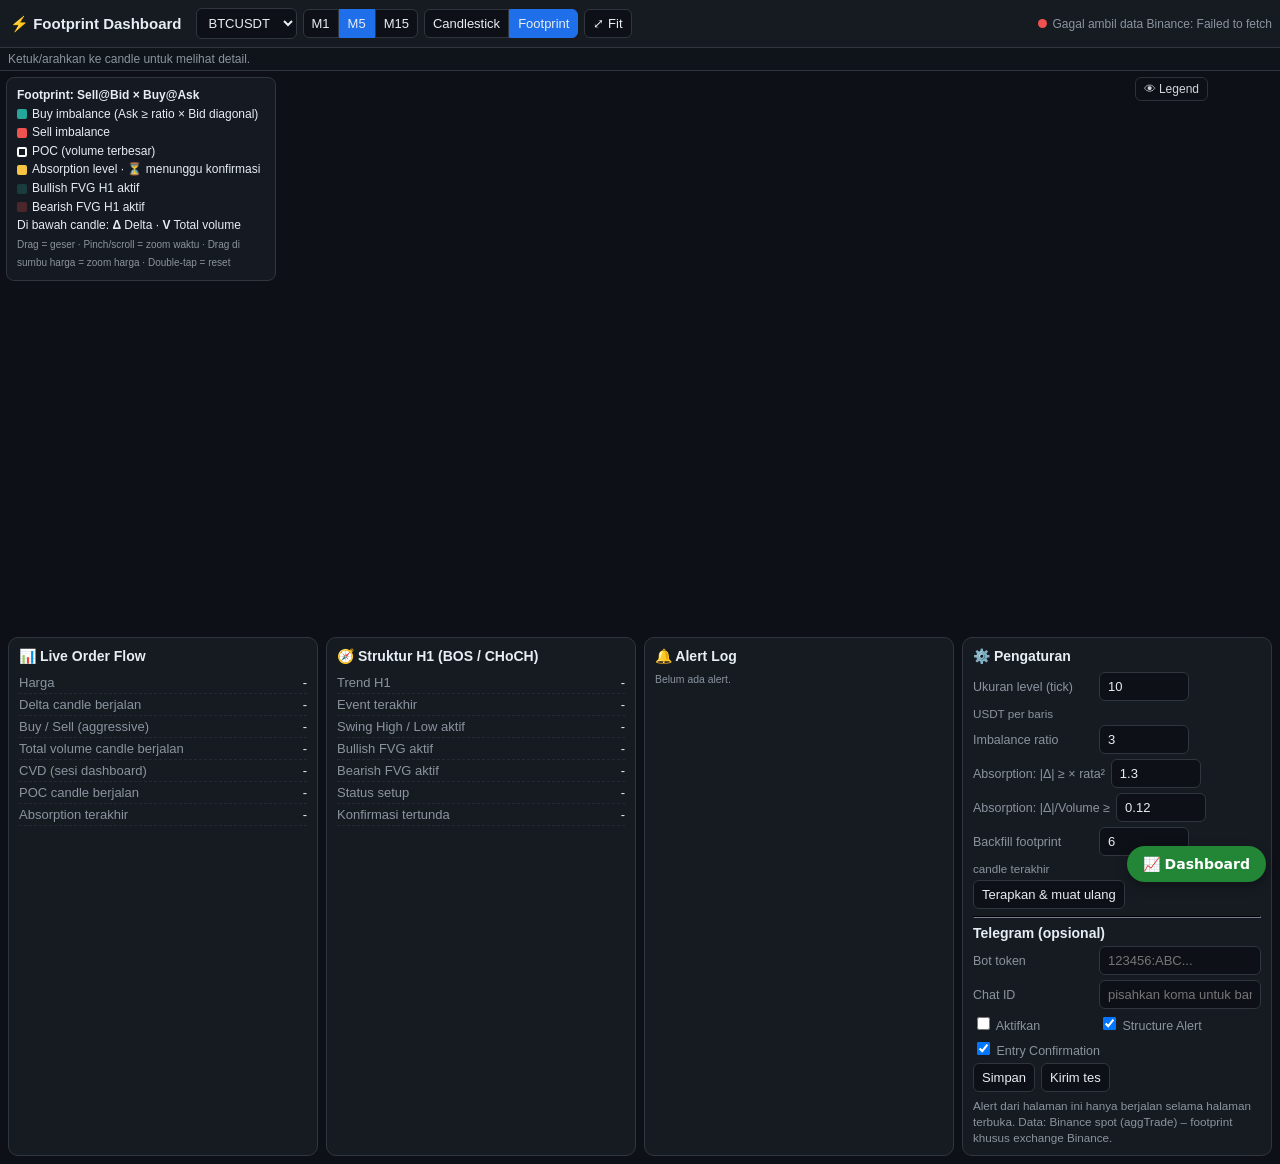
==== commit b0498985: "Update footprint.html" ====
--- a/docs/footprint.html
+++ b/docs/footprint.html
@@ -566,5 +566,9 @@
 applyDefaults(false);resize();requestAnimationFrame(render);start();
 })();
 </script>
+  <a href="./" style="position:fixed;right:14px;bottom:18px;z-index:9999;
+   background:#238636;color:#fff;padding:10px 16px;border-radius:24px;
+   font:600 14px system-ui,sans-serif;text-decoration:none;
+   box-shadow:0 4px 12px rgba(0,0,0,.3)">📈 Dashboard</a>
 </body>
 </html>
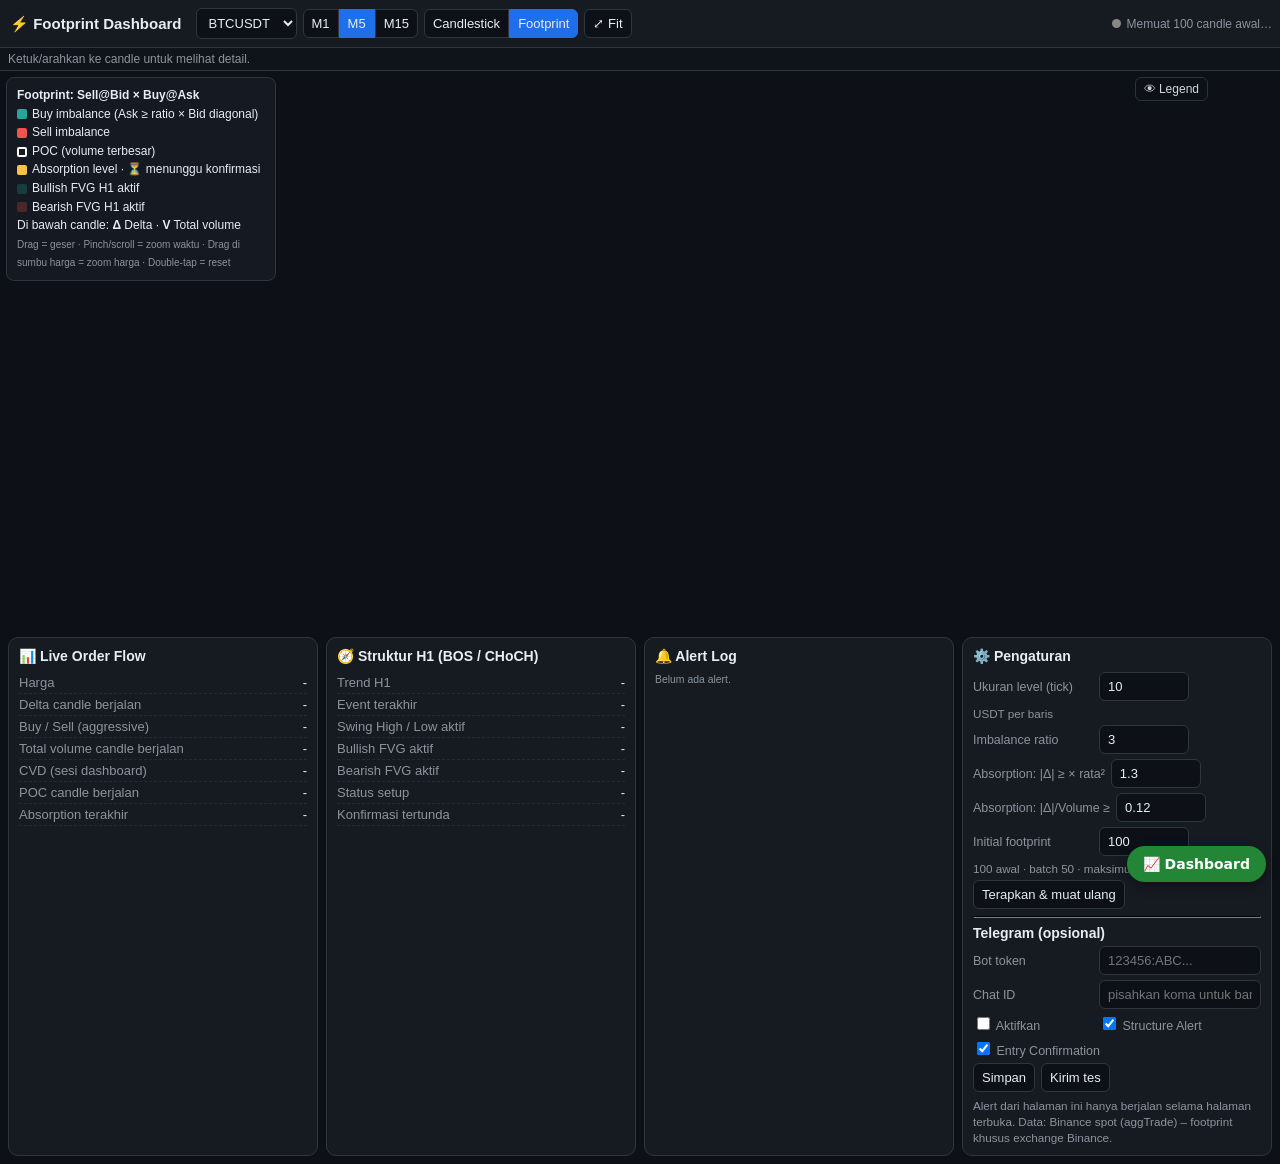
==== commit 3026e450: "Add files via upload" ====
--- a/docs/footprint.html
+++ b/docs/footprint.html
@@ -105,7 +105,7 @@
     <div class="row"><label>Imbalance ratio</label><input type="number" id="imb" step="0.5" min="1.5"></div>
     <div class="row"><label>Absorption: |Δ| ≥ × rata²</label><input type="number" id="absMult" step="0.1" min="1"></div>
     <div class="row"><label>Absorption: |Δ|/Volume ≥</label><input type="number" id="absRatio" step="0.01" min="0.05" max="0.9"></div>
-    <div class="row"><label>Backfill footprint</label><input type="number" id="backfill" min="1" max="40"><small>candle terakhir</small></div>
+    <div class="row"><label>Initial footprint</label><input type="number" id="backfill" min="100" max="100" value="100" disabled><small>100 awal · batch 50 · maksimum aktif 1.500</small></div>
     <div class="row"><button id="applyBtn">Terapkan & muat ulang</button></div>
     <hr style="border-color:var(--line)">
     <b>Telegram (opsional)</b>
@@ -126,16 +126,23 @@
 const WSURL='wss://data-stream.binance.vision/ws/';
 const TF_MS={'1m':60000,'5m':300000,'15m':900000};
 const DEF_TICK={BTCUSDT:10,ETHUSDT:0.5,SOLUSDT:0.05,BNBUSDT:0.2,XRPUSDT:0.0005};
-const DEF_BF={'1m':15,'5m':6,'15m':3};
+const INITIAL_BARS=100;
+const HISTORY_BATCH=50;
+const MAX_ACTIVE_BARS=1500;
+const RANGE_MS=3600000;
 const H1=3600000;
+const CACHE_DB='fpdash_footprints_v2';
+const CACHE_STORE='bars';
 
 const $=id=>document.getElementById(id);
 const cv=$('cv'),ctx=cv.getContext('2d'),wrap=$('wrap');
 
 let cfg=loadCfg();
 const S={symbol:cfg.symbol||'BTCUSDT',tf:cfg.tf||'5m',mode:cfg.mode||'footprint',
-  tick:0,imb:cfg.imb||3,absMult:cfg.absMult||1.3,absRatio:cfg.absRatio||0.12,backfill:0,
-  barW:90,scroll:-2,yZoom:1,yShift:0,hover:-1,gen:0,live:false,ws:null,buffer:[],lastAggId:-1,
+  tick:0,imb:cfg.imb||3,absMult:cfg.absMult||1.3,absRatio:cfg.absRatio||0.12,backfill:INITIAL_BARS,
+  barW:90,scroll:-2,yZoom:1,yShift:0,hover:-1,gen:0,live:false,ws:null,buffer:[],
+  lastAppliedLiveId:-1,lastHistoricalId:-1,reconciling:false,streamContinuous:true,
+  loadingOlder:false,historyExhausted:false,batchNo:0,
   h1:[],st:null,lastEventKey:null,alerted:{},dirty:true,ppp:1,lastAbs:null,pending:null};
 let bars=[];
 
@@ -152,33 +159,97 @@
 function setStatus(txt,color){$('stTxt').textContent=txt;$('dot').style.background=color}
 
 /* ---------- data helpers ---------- */
-async function getJSON(url){const r=await fetch(url);if(!r.ok)throw new Error('HTTP '+r.status);return r.json()}
+async function getJSON(url,retries=4){
+  let last;
+  for(let i=0;i<=retries;i++){
+    try{
+      const r=await fetch(url);
+      if(r.ok)return r.json();
+      last=new Error('HTTP '+r.status);
+      if(![418,429,500,502,503,504].includes(r.status))throw last;
+    }catch(e){last=e}
+    if(i<retries)await sleep(Math.min(4000,300*Math.pow(2,i)));
+  }
+  throw last||new Error('Gagal mengambil data');
+}
 const sleep=ms=>new Promise(r=>setTimeout(r,ms));
 const lvlOf=p=>Math.floor(p/S.tick+1e-9);
-function newBar(t,p){return{t,o:p,h:p,l:p,c:p,v:0,buy:0,sell:0,fp:new Map(),complete:true,closed:false,abs:null,absDone:false}}
+function fromKline(x){return{t:x[0],o:+x[1],h:+x[2],l:+x[3],c:+x[4],v:+x[5],targetV:+x[5],buy:0,sell:0,fp:new Map(),complete:false,closed:x[6]<Date.now(),abs:null,absDone:false,loading:false,cacheLoaded:false,rangeOK:true,firstAggId:null,lastAggId:null,gap:false}}
+function newBar(t,p,gap=false){return{t,o:p,h:p,l:p,c:p,v:0,targetV:null,buy:0,sell:0,fp:new Map(),complete:false,closed:false,abs:null,absDone:false,loading:false,cacheLoaded:false,rangeOK:!gap,firstAggId:null,lastAggId:null,gap}}
 function findBar(t){
   if(!bars.length)return -1;const tf=TF_MS[S.tf];
   let i=bars.length-1-Math.round((bars[bars.length-1].t-t)/tf);
   if(i>=0&&i<bars.length&&bars[i].t===t)return i;
-  for(let k=bars.length-1;k>=0;k--){if(bars[k].t===t)return k;if(bars[k].t<t)break}
+  let lo=0,hi=bars.length-1;
+  while(lo<=hi){const m=(lo+hi)>>1;if(bars[m].t===t)return m;if(bars[m].t<t)lo=m+1;else hi=m-1}
   return -1;
 }
-
-function applyTrade(tr){
-  const a=tr.a;if(a<=S.lastAggId)return;S.lastAggId=a;
-  const p=+tr.p,q=+tr.q,T=tr.T,isSell=tr.m===true;
-  const tf=TF_MS[S.tf],bt=Math.floor(T/tf)*tf;
-  let last=bars[bars.length-1];let b;
-  if(!last||bt>last.t){
-    if(last&&!last.closed){last.closed=true;onBarClose(bars.length-1,true)}
-    b=newBar(bt,p);bars.push(b);if(bars.length>1500)bars.shift();
-  }else{const i=findBar(bt);if(i<0)return;b=bars[i]}
-  if(!b.fp)return;
-  if(p>b.h)b.h=p;if(p<b.l)b.l=p;
-  if(b===bars[bars.length-1])b.c=p;
+function trimActive(){while(bars.length>MAX_ACTIVE_BARS)bars.shift()}
+function addTradeToBar(b,tr){
+  const p=+tr.p,q=+tr.q,isSell=tr.m===true;
+  if(p>b.h)b.h=p;if(p<b.l)b.l=p;b.c=p;
   const k=lvlOf(p);let c=b.fp.get(k);if(!c){c={b:0,a:0};b.fp.set(k,c)}
   if(isSell){c.b+=q;b.sell+=q}else{c.a+=q;b.buy+=q}
-  b.v=b.buy+b.sell;S.dirty=true;
+  b.v=b.buy+b.sell;
+  if(b.firstAggId==null||tr.a<b.firstAggId)b.firstAggId=tr.a;
+  if(b.lastAggId==null||tr.a>b.lastAggId)b.lastAggId=tr.a;
+}
+function applyHistoricalTrade(tr){
+  const bt=Math.floor(tr.T/TF_MS[S.tf])*TF_MS[S.tf],i=findBar(bt);
+  if(i<0)return;const b=bars[i];if(!b.loading)return;addTradeToBar(b,tr);S.dirty=true;
+}
+function applyLiveTrade(tr){
+  const a=Number(tr.a);if(!Number.isFinite(a)||a<=S.lastAppliedLiveId)return;
+  const p=+tr.p,T=+tr.T,tf=TF_MS[S.tf],bt=Math.floor(T/tf)*tf;
+  let last=bars[bars.length-1];
+  if(!last||bt>last.t){
+    if(last&&!last.closed){last.closed=true;last.complete=S.streamContinuous&&!last.gap;onBarClose(bars.length-1,true);if(last.complete)cachePut(last)}
+    while(last&&last.t+tf<bt){const g=newBar(last.t+tf,last.c,true);g.closed=true;bars.push(g);last=g}
+    const b=newBar(bt,p,false);bars.push(b);trimActive();
+  }
+  const i=findBar(bt);if(i<0)return;
+  addTradeToBar(bars[i],tr);S.lastAppliedLiveId=a;S.dirty=true;
+}
+function volumeMatches(b){
+  if(b.targetV==null)return b.buy+b.sell>0;
+  const got=b.buy+b.sell,tol=Math.max(1e-8,Math.abs(b.targetV)*0.001);
+  return Math.abs(got-b.targetV)<=tol;
+}
+function continuityAt(i){
+  const tf=TF_MS[S.tf];
+  return(i===0||bars[i].t-bars[i-1].t===tf)&&(i===bars.length-1||bars[i+1].t-bars[i].t===tf);
+}
+
+/* ---------- IndexedDB footprint cache ---------- */
+let dbPromise=null;
+function openCache(){
+  if(!('indexedDB' in window))return Promise.resolve(null);
+  if(dbPromise)return dbPromise;
+  dbPromise=new Promise(resolve=>{const q=indexedDB.open(CACHE_DB,1);
+    q.onupgradeneeded=()=>{const db=q.result;if(!db.objectStoreNames.contains(CACHE_STORE))db.createObjectStore(CACHE_STORE,{keyPath:'id'})};
+    q.onsuccess=()=>resolve(q.result);q.onerror=()=>resolve(null);q.onblocked=()=>resolve(null);
+  });return dbPromise;
+}
+const cacheId=t=>`${S.symbol}|${S.tf}|${S.tick}|${t}`;
+async function cacheGet(t){const db=await openCache();if(!db)return null;return new Promise(resolve=>{try{const q=db.transaction(CACHE_STORE,'readonly').objectStore(CACHE_STORE).get(cacheId(t));q.onsuccess=()=>resolve(q.result||null);q.onerror=()=>resolve(null)}catch(e){resolve(null)}})}
+async function cachePut(b){
+  if(!b.complete||!b.closed||!b.fp||!b.fp.size)return;
+  const db=await openCache();if(!db)return;
+  const row={id:cacheId(b.t),symbol:S.symbol,tf:S.tf,tick:S.tick,t:b.t,targetV:b.targetV,buy:b.buy,sell:b.sell,fp:[...b.fp.entries()],firstAggId:b.firstAggId,lastAggId:b.lastAggId,savedAt:Date.now()};
+  try{db.transaction(CACHE_STORE,'readwrite').objectStore(CACHE_STORE).put(row)}catch(e){}
+}
+async function hydrateCache(list){
+  let hits=0;
+  for(const b of list){
+    const row=await cacheGet(b.t);if(!row||row.tick!==S.tick||row.tf!==S.tf||row.symbol!==S.symbol)continue;
+    const tol=Math.max(1e-8,Math.abs(b.targetV||0)*0.001);
+    if(b.closed&&Math.abs((row.buy+row.sell)-b.targetV)>tol)continue;
+    b.buy=row.buy;b.sell=row.sell;b.v=row.buy+row.sell;b.fp=new Map(row.fp);b.firstAggId=row.firstAggId;b.lastAggId=row.lastAggId;
+    b.complete=b.closed&&continuityAt(findBar(b.t))&&volumeMatches(b);
+    if(!b.complete){b.buy=0;b.sell=0;b.v=b.targetV;b.fp=new Map();continue}
+    b.cacheLoaded=true;b.absDone=false;hits++;
+  }
+  return hits;
 }
 
 /* ---------- footprint analytics ---------- */
@@ -316,60 +387,126 @@
 }
 
 /* ---------- loading / websocket ---------- */
+function wsTrade(d){return{a:+d.a,p:d.p,q:d.q,T:+d.T,m:d.m}}
+async function fillLiveGap(fromId,toId,gen){
+  if(fromId>toId)return{ok:true,trades:[]};
+  let next=fromId,guard=0;const trades=[];
+  while(next<=toId&&gen===S.gen&&guard++<10000){
+    const arr=await getJSON(`${REST}/aggTrades?symbol=${S.symbol}&fromId=${next}&limit=1000`);
+    if(!arr.length)return{ok:false,trades};
+    for(const x of arr){if(+x.a>toId)break;trades.push(wsTrade(x))}
+    const n=+arr[arr.length-1].a+1;if(n<=next)return{ok:false,trades};next=n;
+    $('prog').textContent=`Menutup celah ID ${Math.min(next,toId+1)-fromId}/${toId-fromId+1}`;
+    await sleep(40);
+  }
+  return{ok:next>toId,trades};
+}
+function markGapRange(from,t){const tf=TF_MS[S.tf],to=Math.floor(t/tf)*tf;for(const b of bars)if(b.t>=from&&b.t<=to){b.gap=true;b.complete=false}}
+async function drainLiveBuffer(gen){
+  if(S.reconciling||gen!==S.gen)return;S.reconciling=true;
+  try{
+    S.buffer.sort((a,b)=>a.a-b.a);
+    while(S.buffer.length&&gen===S.gen){
+      const tr=S.buffer.shift();if(tr.a<=S.lastAppliedLiveId)continue;
+      if(S.lastAppliedLiveId>=0&&tr.a>S.lastAppliedLiveId+1){
+        setStatus('Mengisi celah data live…','#f6c343');
+        const gapFrom=bars.length?bars[bars.length-1].t:Math.floor(tr.T/TF_MS[S.tf])*TF_MS[S.tf];
+        const gap=await fillLiveGap(S.lastAppliedLiveId+1,tr.a-1,gen);S.streamContinuous=gap.ok;
+        for(const x of gap.trades)applyLiveTrade(x);
+        if(!gap.ok)markGapRange(gapFrom,tr.T);
+      }else if(S.lastAppliedLiveId>=0){S.streamContinuous=true}
+      applyLiveTrade(tr);
+    }
+  }catch(e){S.streamContinuous=false;const lb=bars[bars.length-1];if(lb)lb.gap=true;console.warn('live gap',e)}
+  finally{S.reconciling=false;$('prog').textContent='';if(gen===S.gen&&S.ws&&S.ws.readyState===1)setStatus('Live','#26a69a')}
+}
 function openWS(gen){
   try{if(S.ws){S.ws.onclose=null;S.ws.close()}}catch(e){}
   const ws=new WebSocket(WSURL+S.symbol.toLowerCase()+'@aggTrade');S.ws=ws;
-  ws.onopen=()=>{if(gen===S.gen&&S.live)setStatus('Live','#26a69a')};
-  ws.onmessage=ev=>{if(gen!==S.gen)return;const d=JSON.parse(ev.data);if(d.e!=='aggTrade')return;
-    const tr={a:d.a,p:d.p,q:d.q,T:d.T,m:d.m};if(S.live)applyTrade(tr);else S.buffer.push(tr)};
-  ws.onclose=()=>{if(gen!==S.gen)return;setStatus('Terputus, menyambung ulang…','#f6c343');
-    const lb=bars[bars.length-1];if(lb)lb.complete=false;
-    setTimeout(()=>{if(gen===S.gen)openWS(gen)},3000)};
+  ws.onopen=()=>{if(gen===S.gen)setStatus(S.live?'Live':'Sinkronisasi historical–live…',S.live?'#26a69a':'#f6c343')};
+  ws.onmessage=ev=>{if(gen!==S.gen)return;const d=JSON.parse(ev.data);if(d.e!=='aggTrade')return;S.buffer.push(wsTrade(d));if(S.live)drainLiveBuffer(gen)};
+  ws.onclose=()=>{if(gen!==S.gen)return;setStatus('Terputus, menyambung ulang…','#f6c343');S.streamContinuous=false;
+    const lb=bars[bars.length-1];if(lb)lb.complete=false;setTimeout(()=>{if(gen===S.gen)openWS(gen)},3000)};
   ws.onerror=()=>{};
 }
+async function waitForFirstBuffered(gen,ms=5000){
+  const until=Date.now()+ms;while(gen===S.gen&&!S.buffer.length&&Date.now()<until)await sleep(80);
+  return S.buffer.length?S.buffer[0]:null;
+}
+async function fetchAggRange(start,end,onTrade,progress){
+  if(end<start)return{ok:true,lastId:-1,count:0};
+  let arr=await getJSON(`${REST}/aggTrades?symbol=${S.symbol}&startTime=${start}&endTime=${end}&limit=1000`),count=0,lastId=-1,guard=0;
+  while(true){
+    let beyond=false;
+    for(const x of arr){const T=+x.T;if(T>end){beyond=true;break}if(T>=start){onTrade(wsTrade(x));count++;lastId=Math.max(lastId,+x.a)}}
+    if(progress)progress(count);
+    if(!arr.length||arr.length<1000||beyond)break;
+    const next=+arr[arr.length-1].a+1;if(next<=lastId)throw new Error('Pagination aggTrade tidak maju');
+    if(guard++>10000)throw new Error('Batas keamanan pagination aggTrade');
+    await sleep(50);arr=await getJSON(`${REST}/aggTrades?symbol=${S.symbol}&fromId=${next}&limit=1000`);
+  }
+  return{ok:true,lastId,count};
+}
+async function loadFootprints(list,gen,label,cutoff=Infinity){
+  if(gen!==S.gen||!list.length)return -1;
+  const hits=await hydrateCache(list);if(gen!==S.gen)return -1;
+  const missing=list.filter(b=>!b.cacheLoaded);for(const b of missing){b.loading=true;b.rangeOK=true;b.buy=0;b.sell=0;b.v=0;b.fp=new Map();b.complete=false}
+  if(!missing.length){$('prog').textContent=`${label}: ${hits} candle dari cache`;await sleep(150);$('prog').textContent='';return Math.max(-1,...list.map(b=>b.lastAggId||-1))}
+  const start=missing[0].t,end=Math.min(cutoff,missing[missing.length-1].t+TF_MS[S.tf]-1);
+  const ranges=[];for(let t=start;t<=end;t+=RANGE_MS)ranges.push([t,Math.min(end,t+RANGE_MS-1)]);
+  let maxId=-1;
+  for(let r=0;r<ranges.length&&gen===S.gen;r++){
+    const [a,z]=ranges[r];$('prog').textContent=`${label} · rentang ${r+1}/${ranges.length}`;
+    try{const out=await fetchAggRange(a,z,applyHistoricalTrade,n=>{$('prog').textContent=`${label} · rentang ${r+1}/${ranges.length} · ${n.toLocaleString('id-ID')} trade`});maxId=Math.max(maxId,out.lastId)}
+    catch(e){console.warn('historical range',a,z,e);for(const b of missing)if(b.t<=z&&b.t+TF_MS[S.tf]-1>=a)b.rangeOK=false}
+  }
+  for(const b of missing){
+    b.loading=false;const i=findBar(b.t),volOK=volumeMatches(b);
+    if(!b.rangeOK||(b.closed&&!volOK))b.gap=true;
+    b.complete=b.closed&&b.rangeOK&&!b.gap&&continuityAt(i)&&volOK;b.absDone=false;
+    if(b.complete){onBarClose(i,false);cachePut(b)}
+  }
+  $('prog').textContent='';S.dirty=true;return maxId;
+}
+async function loadOlderBatch(){
+  if(S.loadingOlder||S.historyExhausted||bars.length>=MAX_ACTIVE_BARS||!bars.length)return;
+  S.loadingOlder=true;const gen=S.gen,limit=Math.min(HISTORY_BATCH,MAX_ACTIVE_BARS-bars.length),endTime=bars[0].t-1;
+  S.batchNo++;const label=`Batch ${S.batchNo} (${limit} candle)`;setStatus('Memuat historical footprint…','#f6c343');
+  try{
+    const kl=await getJSON(`${REST}/klines?symbol=${S.symbol}&interval=${S.tf}&endTime=${endTime}&limit=${limit}`);
+    if(gen!==S.gen)return;
+    const oldest=bars[0].t,known=new Set(bars.map(b=>b.t)),older=kl.map(fromKline).filter(b=>b.t<oldest&&!known.has(b.t));
+    if(!older.length||older.length<limit)S.historyExhausted=true;
+    bars=older.concat(bars);trimActive();await loadFootprints(older,gen,label);
+    if(gen===S.gen)setStatus(S.live?'Live':'Sinkronisasi…',S.live?'#26a69a':'#f6c343');
+  }catch(e){setStatus('Gagal memuat histori: '+e.message,'#ef5350')}
+  finally{S.loadingOlder=false;S.dirty=true}
+}
+function maybeLoadOlder(){
+  if(S.loadingOlder||S.historyExhausted||bars.length>=MAX_ACTIVE_BARS||!W)return;
+  const right=bars.length-1-S.scroll,left=right-(W-AX)/S.barW;
+  if(left<=12)loadOlderBatch();
+}
 async function start(){
-  const gen=++S.gen;S.live=false;S.buffer=[];S.lastAggId=-1;S.alerted={};S.lastEventKey=null;S.lastAbs=null;S.pending=null;bars=[];
-  S.scroll=-2;S.yZoom=1;S.yShift=0;S.hover=-1;
-  setStatus('Memuat candle…','#888');$('prog').textContent='';
+  const gen=++S.gen;S.live=false;S.buffer=[];S.lastAppliedLiveId=-1;S.lastHistoricalId=-1;S.reconciling=false;S.streamContinuous=true;S.loadingOlder=false;S.historyExhausted=false;S.batchNo=0;
+  S.alerted={};S.lastEventKey=null;S.lastAbs=null;S.pending=null;bars=[];S.scroll=-2;S.yZoom=1;S.yShift=0;S.hover=-1;
+  setStatus('Memuat 100 candle awal…','#888');$('prog').textContent='';
   try{
-    const kl=await getJSON(`${REST}/klines?symbol=${S.symbol}&interval=${S.tf}&limit=300`);
-    if(gen!==S.gen)return;
-    bars=kl.map(x=>({t:x[0],o:+x[1],h:+x[2],l:+x[3],c:+x[4],v:+x[5],buy:0,sell:0,fp:null,complete:false,closed:true,abs:null,absDone:false}));
-    bars[bars.length-1].closed=false;S.dirty=true;
+    const kl=await getJSON(`${REST}/klines?symbol=${S.symbol}&interval=${S.tf}&limit=${INITIAL_BARS}`);
+    if(gen!==S.gen)return;bars=kl.map(fromKline);if(!bars.length)throw new Error('Kline kosong');bars[bars.length-1].closed=false;S.dirty=true;
   }catch(e){setStatus('Gagal ambil data Binance: '+e.message,'#ef5350');return}
-  await loadH1(gen,true);
-  openWS(gen);
-  const n=Math.min(S.backfill,bars.length),si=bars.length-n,from=bars[si].t;
-  for(let i=si;i<bars.length;i++){const b=bars[i];b.fp=new Map();b.buy=0;b.sell=0;b.complete=true;b.absDone=false}
-  setStatus('Backfill footprint…','#f6c343');
-  let req=0,lastT=from,reachedLive=false;const CAP=90;
-  try{
-    let arr=await getJSON(`${REST}/aggTrades?symbol=${S.symbol}&startTime=${from}&endTime=${from+H1-1}&limit=1000`);req++;
-    while(gen===S.gen){
-      for(const x of arr)applyTrade({a:x.a,p:x.p,q:x.q,T:x.T,m:x.m});
-      if(arr.length)lastT=arr[arr.length-1].T;
-      const fb=S.buffer[0];
-      if(fb&&S.lastAggId>=fb.a-1){reachedLive=true;break}
-      if(arr.length<1000){if(Date.now()-lastT<5000||!arr.length){reachedLive=!fb||S.lastAggId>=fb.a-1;}
-        if(!arr.length||reachedLive)break}
-      if(req>=CAP)break;
-      $('prog').textContent='Backfill '+Math.round(Math.min(1,(lastT-from)/Math.max(1,Date.now()-from))*100)+'%';
-      await sleep(60);
-      arr=await getJSON(`${REST}/aggTrades?symbol=${S.symbol}&fromId=${S.lastAggId+1}&limit=1000`);req++;
-    }
-  }catch(e){console.warn('backfill',e)}
-  if(gen!==S.gen)return;
-  const fb=S.buffer[0];
-  if(fb&&S.lastAggId<fb.a-1){
-    const tf=TF_MS[S.tf];for(const b of bars){if(b.fp&&b.t+tf>lastT&&b.t<=fb.T)b.complete=false}
-  }
-  for(const tr of S.buffer)applyTrade(tr);S.buffer=[];S.live=true;
-  $('prog').textContent='';
-  for(let i=0;i<bars.length;i++){const b=bars[i];if(b.fp&&b.closed&&!b.absDone)onBarClose(i,false)}
+  await loadH1(gen,true);openWS(gen);
+  const first=await waitForFirstBuffered(gen),cutoff=first?first.T-1:Date.now()-250;
+  setStatus('Backfill 100 footprint awal…','#f6c343');
+  S.lastHistoricalId=await loadFootprints(bars,gen,'Batch awal 100',cutoff);if(gen!==S.gen)return;
+  if(S.lastHistoricalId>=0)S.lastAppliedLiveId=S.lastHistoricalId;
+  S.live=true;await drainLiveBuffer(gen);
+  for(let i=0;i<bars.length;i++){const b=bars[i];if(b.fp&&b.closed&&b.complete&&!b.absDone)onBarClose(i,false)}
   setStatus(S.ws&&S.ws.readyState===1?'Live':'Menyambung…',S.ws&&S.ws.readyState===1?'#26a69a':'#f6c343');
   S.dirty=true;updatePanels();
 }
 setInterval(()=>{if(S.live)loadH1(S.gen,false)},60000);
+
 
 /* ---------- panels ---------- */
 function updatePanels(){
@@ -407,7 +544,7 @@
 function resize(){const r=wrap.getBoundingClientRect(),dpr=window.devicePixelRatio||1;W=r.width;H=r.height;cv.width=W*dpr;cv.height=H*dpr;ctx.setTransform(dpr,0,0,dpr,0,0);LOW=Math.max(70,Math.round(H*0.2));S.dirty=true}
 window.addEventListener('resize',resize);
 function niceStep(r,n){const raw=r/n,p=Math.pow(10,Math.floor(Math.log10(raw))),f=raw/p;return(f<1.5?1:f<3?2:f<7?5:10)*p}
-function clampView(){const maxS=Math.max(0,bars.length-3);if(S.scroll>maxS)S.scroll=maxS;if(S.scroll<-12)S.scroll=-12;if(S.barW<3)S.barW=3;if(S.barW>320)S.barW=320}
+function clampView(){const maxS=Math.max(0,bars.length-3);if(S.scroll>maxS)S.scroll=maxS;if(S.scroll<-12)S.scroll=-12;if(S.barW<3)S.barW=3;if(S.barW>320)S.barW=320;maybeLoadOlder()}
 
 function render(){
   requestAnimationFrame(render);
@@ -514,7 +651,7 @@
   let s=`${fmtDT(b.t)}  O ${fmtP(b.o)}  H ${fmtP(b.h)}  L ${fmtP(b.l)}  C ${fmtP(b.c)}`;
   if(b.fp){const d=b.buy-b.sell,st=fpStats(b);s+=`  |  Buy ${fmtV(b.buy)}  Sell ${fmtV(b.sell)}  Vol ${fmtV(b.buy+b.sell)}  Δ ${sgn(d)}  POC ${st?fmtP(st.poc*S.tick):'-'}${b.complete?'':' (parsial)'}`;
     if(b.abs)s+=`  |  🟡 ${b.abs.type==='sell'?'Sell absorption':'Buy absorption'} @ ${fmtP(b.abs.lvl*S.tick)}`}
-  else s+=`  |  Vol ${fmtV(b.v)} (footprint tidak tersedia, di luar backfill)`;
+  else s+=`  |  Vol ${fmtV(b.v)} (footprint belum dimuat)`;
   $('infoBar').textContent=s}
 cv.addEventListener('pointerdown',e=>{cv.setPointerCapture(e.pointerId);const r=cv.getBoundingClientRect(),x=e.clientX-r.left,y=e.clientY-r.top;
   ptrs.set(e.pointerId,{x,y});
@@ -540,7 +677,7 @@
 /* ---------- controls ---------- */
 function applyDefaults(keepTick){
   if(!keepTick)S.tick=(cfg.ticks&&cfg.ticks[S.symbol])||DEF_TICK[S.symbol];
-  S.backfill=(cfg.bf&&cfg.bf[S.tf])||DEF_BF[S.tf];
+  S.backfill=INITIAL_BARS;
   $('tick').value=S.tick;$('imb').value=S.imb;$('absMult').value=S.absMult;$('absRatio').value=S.absRatio;$('backfill').value=S.backfill;
   S.barW=S.mode==='footprint'?110:9;
 }
@@ -555,7 +692,6 @@
   const im=parseFloat($('imb').value);if(im>=1.5){S.imb=im;cfg.imb=im}
   const am=parseFloat($('absMult').value);if(am>=1){S.absMult=am;cfg.absMult=am}
   const ar=parseFloat($('absRatio').value);if(ar>=0.05&&ar<=0.9){S.absRatio=ar;cfg.absRatio=ar}
-  const bf=parseInt($('backfill').value,10);if(bf>=1&&bf<=40){S.backfill=bf;cfg.bf=cfg.bf||{};cfg.bf[S.tf]=bf}
   saveCfg();applyDefaults(true);start()};
 $('tgToken').value=cfg.tgToken||'';$('tgChat').value=cfg.tgChat||'';$('tgOn').checked=!!cfg.tgOn;
 $('tgStruct').checked=cfg.tgStruct!==false;$('tgEntry').checked=cfg.tgEntry!==false;
@@ -571,4 +707,4 @@
    font:600 14px system-ui,sans-serif;text-decoration:none;
    box-shadow:0 4px 12px rgba(0,0,0,.3)">📈 Dashboard</a>
 </body>
-</html>
+</html>
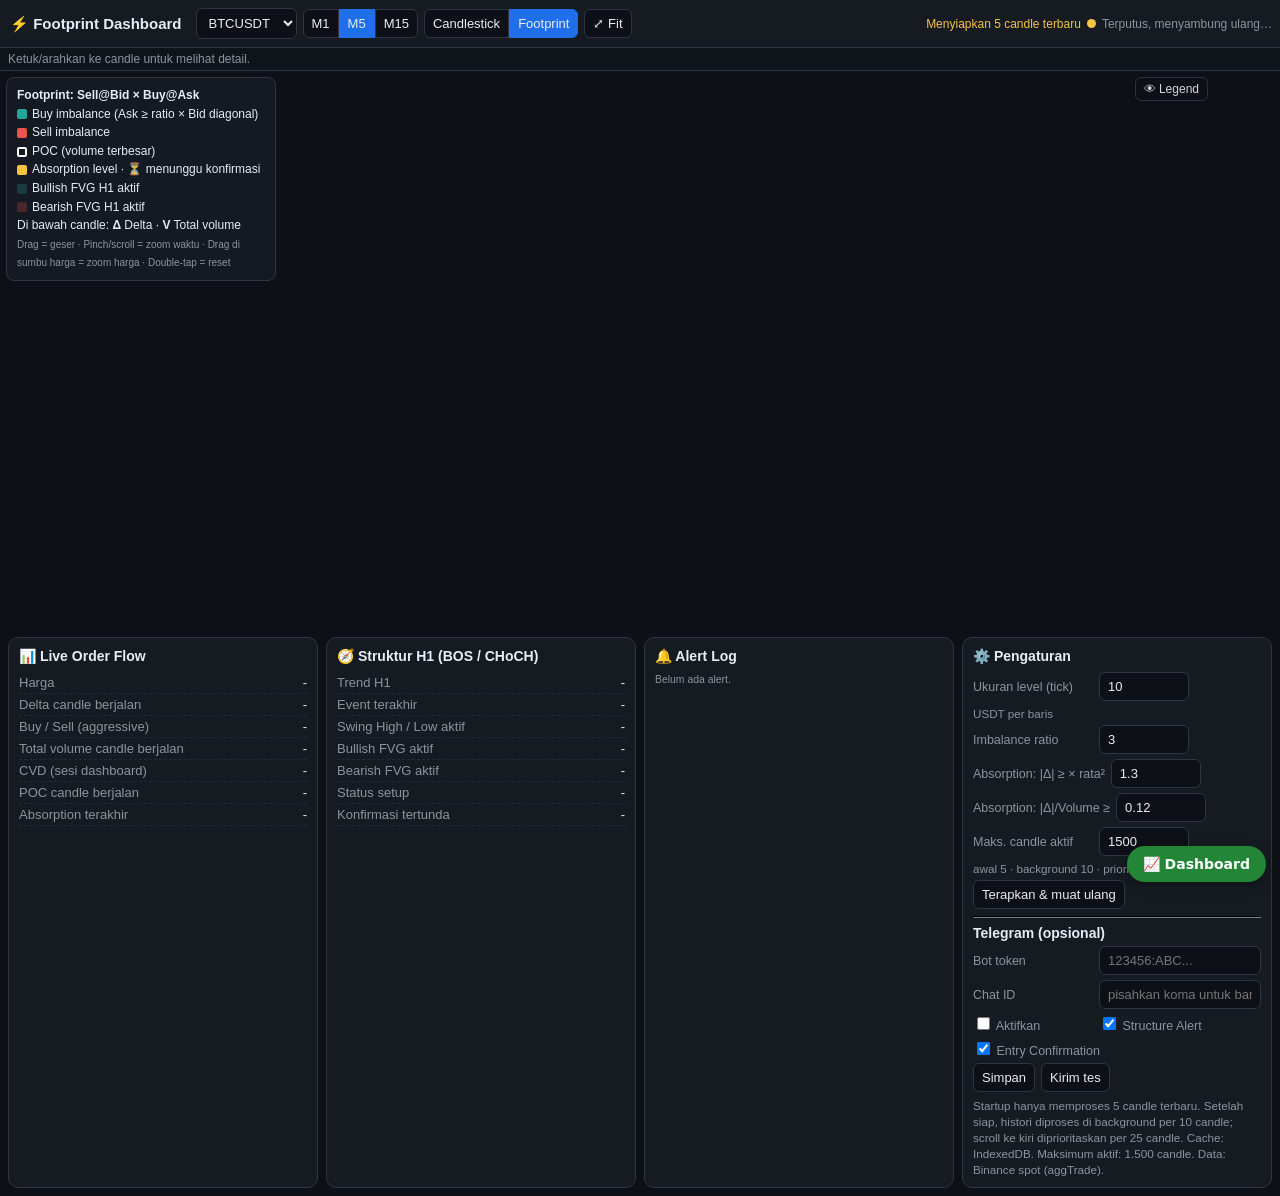
==== commit 34a799ee: "Add files via upload" ====
--- a/docs/footprint.html
+++ b/docs/footprint.html
@@ -105,7 +105,7 @@
     <div class="row"><label>Imbalance ratio</label><input type="number" id="imb" step="0.5" min="1.5"></div>
     <div class="row"><label>Absorption: |Δ| ≥ × rata²</label><input type="number" id="absMult" step="0.1" min="1"></div>
     <div class="row"><label>Absorption: |Δ|/Volume ≥</label><input type="number" id="absRatio" step="0.01" min="0.05" max="0.9"></div>
-    <div class="row"><label>Initial footprint</label><input type="number" id="backfill" min="100" max="100" value="100" disabled><small>100 awal · batch 50 · maksimum aktif 1.500</small></div>
+    <div class="row"><label>Maks. candle aktif</label><input type="number" id="backfill" min="5" max="1500"><small>awal 5 · background 10 · prioritas scroll 25</small></div>
     <div class="row"><button id="applyBtn">Terapkan & muat ulang</button></div>
     <hr style="border-color:var(--line)">
     <b>Telegram (opsional)</b>
@@ -115,7 +115,7 @@
       <label><input type="checkbox" id="tgStruct" checked> Structure Alert</label>
       <label><input type="checkbox" id="tgEntry" checked> Entry Confirmation</label></div>
     <div class="row"><button id="tgSave">Simpan</button><button id="tgTest">Kirim tes</button></div>
-    <small>Alert dari halaman ini hanya berjalan selama halaman terbuka. Data: Binance spot (aggTrade) – footprint khusus exchange Binance.</small>
+    <small>Startup hanya memproses 5 candle terbaru. Setelah siap, histori diproses di background per 10 candle; scroll ke kiri diprioritaskan per 25 candle. Cache: IndexedDB. Maksimum aktif: 1.500 candle. Data: Binance spot (aggTrade).</small>
   </div>
 </div>
 
@@ -126,23 +126,28 @@
 const WSURL='wss://data-stream.binance.vision/ws/';
 const TF_MS={'1m':60000,'5m':300000,'15m':900000};
 const DEF_TICK={BTCUSDT:10,ETHUSDT:0.5,SOLUSDT:0.05,BNBUSDT:0.2,XRPUSDT:0.0005};
-const INITIAL_BARS=100;
-const HISTORY_BATCH=50;
-const MAX_ACTIVE_BARS=1500;
-const RANGE_MS=3600000;
+const INITIAL_FP=5;
+const BG_BATCH=10;
+const PRIORITY_BATCH=25;
+const MAX_ACTIVE=1500;
+const INITIAL_KLINES=300;
+const SCROLL_PRIORITY_EDGE=10;
 const H1=3600000;
-const CACHE_DB='fpdash_footprints_v2';
-const CACHE_STORE='bars';
+const DB_NAME='footprint-cache-v3';
+const DB_STORE='candles';
+const CACHE_VERSION=3;
+const DEF_BF={'1m':MAX_ACTIVE,'5m':MAX_ACTIVE,'15m':MAX_ACTIVE};
 
 const $=id=>document.getElementById(id);
 const cv=$('cv'),ctx=cv.getContext('2d'),wrap=$('wrap');
 
 let cfg=loadCfg();
 const S={symbol:cfg.symbol||'BTCUSDT',tf:cfg.tf||'5m',mode:cfg.mode||'footprint',
-  tick:0,imb:cfg.imb||3,absMult:cfg.absMult||1.3,absRatio:cfg.absRatio||0.12,backfill:INITIAL_BARS,
-  barW:90,scroll:-2,yZoom:1,yShift:0,hover:-1,gen:0,live:false,ws:null,buffer:[],
-  lastAppliedLiveId:-1,lastHistoricalId:-1,reconciling:false,streamContinuous:true,
-  loadingOlder:false,historyExhausted:false,batchNo:0,
+  tick:0,imb:cfg.imb||3,absMult:cfg.absMult||1.3,absRatio:cfg.absRatio||0.12,backfill:MAX_ACTIVE,
+  barW:90,scroll:-2,yZoom:1,yShift:0,hover:-1,gen:0,live:false,ws:null,
+  liveBuffer:[],liveQueue:[],liveReady:false,liveDraining:false,lastLiveAggId:-1,
+  liveSeen:new Set(),liveSeenOrder:[],bufferOverflow:false,
+  historyRunning:false,priorityRequested:false,historyTimer:null,db:null,initialReady:false,
   h1:[],st:null,lastEventKey:null,alerted:{},dirty:true,ppp:1,lastAbs:null,pending:null};
 let bars=[];
 
@@ -159,98 +164,52 @@
 function setStatus(txt,color){$('stTxt').textContent=txt;$('dot').style.background=color}
 
 /* ---------- data helpers ---------- */
-async function getJSON(url,retries=4){
-  let last;
-  for(let i=0;i<=retries;i++){
-    try{
-      const r=await fetch(url);
-      if(r.ok)return r.json();
-      last=new Error('HTTP '+r.status);
-      if(![418,429,500,502,503,504].includes(r.status))throw last;
-    }catch(e){last=e}
-    if(i<retries)await sleep(Math.min(4000,300*Math.pow(2,i)));
-  }
-  throw last||new Error('Gagal mengambil data');
-}
+async function getJSON(url){const r=await fetch(url,{cache:'no-store'});if(!r.ok)throw new Error('HTTP '+r.status);return r.json()}
 const sleep=ms=>new Promise(r=>setTimeout(r,ms));
 const lvlOf=p=>Math.floor(p/S.tick+1e-9);
-function fromKline(x){return{t:x[0],o:+x[1],h:+x[2],l:+x[3],c:+x[4],v:+x[5],targetV:+x[5],buy:0,sell:0,fp:new Map(),complete:false,closed:x[6]<Date.now(),abs:null,absDone:false,loading:false,cacheLoaded:false,rangeOK:true,firstAggId:null,lastAggId:null,gap:false}}
-function newBar(t,p,gap=false){return{t,o:p,h:p,l:p,c:p,v:0,targetV:null,buy:0,sell:0,fp:new Map(),complete:false,closed:false,abs:null,absDone:false,loading:false,cacheLoaded:false,rangeOK:!gap,firstAggId:null,lastAggId:null,gap}}
+function blankBar(t,p){return{t,o:p,h:p,l:p,c:p,v:0,expectedV:null,buy:0,sell:0,fp:new Map(),complete:false,coverageOK:true,closed:false,gap:false,loading:false,abs:null,absDone:false}}
+function barFromKline(x){return{t:+x[0],o:+x[1],h:+x[2],l:+x[3],c:+x[4],v:+x[5],expectedV:+x[5],buy:0,sell:0,fp:null,complete:false,coverageOK:false,closed:+x[6]<Date.now(),gap:false,loading:false,abs:null,absDone:false}}
+function placeholderBar(t,p){return{t,o:p,h:p,l:p,c:p,v:0,expectedV:null,buy:0,sell:0,fp:null,complete:false,coverageOK:false,closed:true,gap:true,loading:false,abs:null,absDone:false}}
+function normalizeBars(input){
+  const tf=TF_MS[S.tf],m=new Map();for(const b of input)m.set(b.t,b);
+  const a=[...m.values()].sort((x,y)=>x.t-y.t),out=[];
+  for(const b of a){if(out.length){let t=out[out.length-1].t+tf;while(t<b.t){out.push(placeholderBar(t,out[out.length-1].c));t+=tf}}out.push(b)}
+  return out.slice(-MAX_ACTIVE);
+}
 function findBar(t){
-  if(!bars.length)return -1;const tf=TF_MS[S.tf];
-  let i=bars.length-1-Math.round((bars[bars.length-1].t-t)/tf);
-  if(i>=0&&i<bars.length&&bars[i].t===t)return i;
-  let lo=0,hi=bars.length-1;
-  while(lo<=hi){const m=(lo+hi)>>1;if(bars[m].t===t)return m;if(bars[m].t<t)lo=m+1;else hi=m-1}
-  return -1;
-}
-function trimActive(){while(bars.length>MAX_ACTIVE_BARS)bars.shift()}
-function addTradeToBar(b,tr){
-  const p=+tr.p,q=+tr.q,isSell=tr.m===true;
-  if(p>b.h)b.h=p;if(p<b.l)b.l=p;b.c=p;
+  let lo=0,hi=bars.length-1;while(lo<=hi){const m=(lo+hi)>>1,v=bars[m].t;if(v===t)return m;if(v<t)lo=m+1;else hi=m-1}return -1;
+}
+function initFootprint(b,reset){if(reset||!b.fp){b.fp=new Map();b.buy=0;b.sell=0;b.abs=null;b.absDone=false}return b}
+function applyTradeToBar(tr,opt={}){
+  const p=+tr.p,q=+tr.q,T=+tr.T,bt=Math.floor(T/TF_MS[S.tf])*TF_MS[S.tf],i=findBar(bt);if(i<0)return false;
+  const b=bars[i];if(!b.fp)initFootprint(b,false);
+  if(opt.seen){if(opt.seen.has(tr.a))return false;opt.seen.add(tr.a)}
+  if(opt.updatePrice){if(p>b.h)b.h=p;if(p<b.l)b.l=p;b.c=p}
   const k=lvlOf(p);let c=b.fp.get(k);if(!c){c={b:0,a:0};b.fp.set(k,c)}
-  if(isSell){c.b+=q;b.sell+=q}else{c.a+=q;b.buy+=q}
-  b.v=b.buy+b.sell;
-  if(b.firstAggId==null||tr.a<b.firstAggId)b.firstAggId=tr.a;
-  if(b.lastAggId==null||tr.a>b.lastAggId)b.lastAggId=tr.a;
-}
-function applyHistoricalTrade(tr){
-  const bt=Math.floor(tr.T/TF_MS[S.tf])*TF_MS[S.tf],i=findBar(bt);
-  if(i<0)return;const b=bars[i];if(!b.loading)return;addTradeToBar(b,tr);S.dirty=true;
-}
-function applyLiveTrade(tr){
-  const a=Number(tr.a);if(!Number.isFinite(a)||a<=S.lastAppliedLiveId)return;
-  const p=+tr.p,T=+tr.T,tf=TF_MS[S.tf],bt=Math.floor(T/tf)*tf;
-  let last=bars[bars.length-1];
-  if(!last||bt>last.t){
-    if(last&&!last.closed){last.closed=true;last.complete=S.streamContinuous&&!last.gap;onBarClose(bars.length-1,true);if(last.complete)cachePut(last)}
-    while(last&&last.t+tf<bt){const g=newBar(last.t+tf,last.c,true);g.closed=true;bars.push(g);last=g}
-    const b=newBar(bt,p,false);bars.push(b);trimActive();
-  }
-  const i=findBar(bt);if(i<0)return;
-  addTradeToBar(bars[i],tr);S.lastAppliedLiveId=a;S.dirty=true;
-}
-function volumeMatches(b){
-  if(b.targetV==null)return b.buy+b.sell>0;
-  const got=b.buy+b.sell,tol=Math.max(1e-8,Math.abs(b.targetV)*0.001);
-  return Math.abs(got-b.targetV)<=tol;
-}
-function continuityAt(i){
-  const tf=TF_MS[S.tf];
-  return(i===0||bars[i].t-bars[i-1].t===tf)&&(i===bars.length-1||bars[i+1].t-bars[i].t===tf);
-}
-
-/* ---------- IndexedDB footprint cache ---------- */
-let dbPromise=null;
-function openCache(){
-  if(!('indexedDB' in window))return Promise.resolve(null);
-  if(dbPromise)return dbPromise;
-  dbPromise=new Promise(resolve=>{const q=indexedDB.open(CACHE_DB,1);
-    q.onupgradeneeded=()=>{const db=q.result;if(!db.objectStoreNames.contains(CACHE_STORE))db.createObjectStore(CACHE_STORE,{keyPath:'id'})};
-    q.onsuccess=()=>resolve(q.result);q.onerror=()=>resolve(null);q.onblocked=()=>resolve(null);
-  });return dbPromise;
-}
-const cacheId=t=>`${S.symbol}|${S.tf}|${S.tick}|${t}`;
-async function cacheGet(t){const db=await openCache();if(!db)return null;return new Promise(resolve=>{try{const q=db.transaction(CACHE_STORE,'readonly').objectStore(CACHE_STORE).get(cacheId(t));q.onsuccess=()=>resolve(q.result||null);q.onerror=()=>resolve(null)}catch(e){resolve(null)}})}
-async function cachePut(b){
-  if(!b.complete||!b.closed||!b.fp||!b.fp.size)return;
-  const db=await openCache();if(!db)return;
-  const row={id:cacheId(b.t),symbol:S.symbol,tf:S.tf,tick:S.tick,t:b.t,targetV:b.targetV,buy:b.buy,sell:b.sell,fp:[...b.fp.entries()],firstAggId:b.firstAggId,lastAggId:b.lastAggId,savedAt:Date.now()};
-  try{db.transaction(CACHE_STORE,'readwrite').objectStore(CACHE_STORE).put(row)}catch(e){}
-}
-async function hydrateCache(list){
-  let hits=0;
-  for(const b of list){
-    const row=await cacheGet(b.t);if(!row||row.tick!==S.tick||row.tf!==S.tf||row.symbol!==S.symbol)continue;
-    const tol=Math.max(1e-8,Math.abs(b.targetV||0)*0.001);
-    if(b.closed&&Math.abs((row.buy+row.sell)-b.targetV)>tol)continue;
-    b.buy=row.buy;b.sell=row.sell;b.v=row.buy+row.sell;b.fp=new Map(row.fp);b.firstAggId=row.firstAggId;b.lastAggId=row.lastAggId;
-    b.complete=b.closed&&continuityAt(findBar(b.t))&&volumeMatches(b);
-    if(!b.complete){b.buy=0;b.sell=0;b.v=b.targetV;b.fp=new Map();continue}
-    b.cacheLoaded=true;b.absDone=false;hits++;
-  }
-  return hits;
-}
+  if(tr.m===true){c.b+=q;b.sell+=q}else{c.a+=q;b.buy+=q}
+  b.v=b.buy+b.sell;S.dirty=true;return true;
+}
+function rememberLiveId(id){
+  if(S.liveSeen.has(id))return false;S.liveSeen.add(id);S.liveSeenOrder.push(id);
+  if(S.liveSeenOrder.length>50000){const old=S.liveSeenOrder.splice(0,5000);for(const x of old)S.liveSeen.delete(x)}return true;
+}
+function cacheKey(t){return`${CACHE_VERSION}|${S.symbol}|${S.tf}|${S.tick}|${t}`}
+function openDB(){
+  if(S.db)return Promise.resolve(S.db);if(!('indexedDB'in window))return Promise.resolve(null);
+  return new Promise(resolve=>{const q=indexedDB.open(DB_NAME,1);q.onupgradeneeded=()=>{const d=q.result;if(!d.objectStoreNames.contains(DB_STORE))d.createObjectStore(DB_STORE,{keyPath:'key'})};q.onsuccess=()=>{S.db=q.result;resolve(S.db)};q.onerror=()=>resolve(null)});
+}
+function dbGet(key){return openDB().then(db=>new Promise(resolve=>{if(!db)return resolve(null);const q=db.transaction(DB_STORE,'readonly').objectStore(DB_STORE).get(key);q.onsuccess=()=>resolve(q.result||null);q.onerror=()=>resolve(null)}))}
+function dbPut(rec){return openDB().then(db=>new Promise(resolve=>{if(!db)return resolve(false);const q=db.transaction(DB_STORE,'readwrite').objectStore(DB_STORE).put(rec);q.onsuccess=()=>resolve(true);q.onerror=()=>resolve(false)}))}
+function hydrateCache(b,r){
+  if(!r||r.version!==CACHE_VERSION||r.t!==b.t||!r.complete)return false;
+  b.fp=new Map((r.fp||[]).map(x=>[x[0],{b:+x[1],a:+x[2]}]));b.buy=+r.buy||0;b.sell=+r.sell||0;b.complete=true;b.coverageOK=true;b.abs=null;b.absDone=false;return true;
+}
+function saveBarCache(b){
+  if(!b.closed||!b.fp||!b.complete||b.gap)return Promise.resolve(false);
+  return dbPut({key:cacheKey(b.t),version:CACHE_VERSION,t:b.t,buy:b.buy,sell:b.sell,complete:true,fp:[...b.fp].map(([k,c])=>[k,c.b,c.a]),savedAt:Date.now()});
+}
+function volumeMatches(b){const got=b.buy+b.sell,want=b.expectedV;if(want==null||!isFinite(want))return false;if(want<=0)return got<=1e-8;return Math.abs(got-want)<=Math.max(1e-7,want*0.005)}
+function enforceMaxActive(){while(bars.length>MAX_ACTIVE)bars.shift();S.scroll=Math.min(S.scroll,Math.max(0,bars.length-3))}
 
 /* ---------- footprint analytics ---------- */
 function fpStats(b){
@@ -386,127 +345,148 @@
   }
 }
 
-/* ---------- loading / websocket ---------- */
-function wsTrade(d){return{a:+d.a,p:d.p,q:d.q,T:+d.T,m:d.m}}
-async function fillLiveGap(fromId,toId,gen){
-  if(fromId>toId)return{ok:true,trades:[]};
-  let next=fromId,guard=0;const trades=[];
-  while(next<=toId&&gen===S.gen&&guard++<10000){
-    const arr=await getJSON(`${REST}/aggTrades?symbol=${S.symbol}&fromId=${next}&limit=1000`);
-    if(!arr.length)return{ok:false,trades};
-    for(const x of arr){if(+x.a>toId)break;trades.push(wsTrade(x))}
-    const n=+arr[arr.length-1].a+1;if(n<=next)return{ok:false,trades};next=n;
-    $('prog').textContent=`Menutup celah ID ${Math.min(next,toId+1)-fromId}/${toId-fromId+1}`;
-    await sleep(40);
-  }
-  return{ok:next>toId,trades};
-}
-function markGapRange(from,t){const tf=TF_MS[S.tf],to=Math.floor(t/tf)*tf;for(const b of bars)if(b.t>=from&&b.t<=to){b.gap=true;b.complete=false}}
-async function drainLiveBuffer(gen){
-  if(S.reconciling||gen!==S.gen)return;S.reconciling=true;
+/* ---------- staged historical loading / websocket ---------- */
+async function fetchTradeWindow(start,end,gen,visit){
+  let req=0,complete=true,maxId=-1,url=`${REST}/aggTrades?symbol=${S.symbol}&startTime=${start}&endTime=${end}&limit=1000`;
+  while(gen===S.gen&&url&&req<500){
+    const arr=await getJSON(url);req++;if(!arr.length)break;let beyond=false;
+    for(const x of arr){if(+x.T<start)continue;if(+x.T>end){beyond=true;break}visit({a:+x.a,p:x.p,q:x.q,T:+x.T,m:x.m});if(+x.a>maxId)maxId=+x.a}
+    const last=arr[arr.length-1];if(beyond||arr.length<1000||+last.T>end)break;
+    url=`${REST}/aggTrades?symbol=${S.symbol}&fromId=${+last.a+1}&limit=1000`;await sleep(25);
+  }
+  if(req>=500)complete=false;return{complete,maxId};
+}
+async function fetchTradeRange(start,end,gen,visit){
+  let complete=true,maxId=-1;
+  for(let a=start;a<=end&&gen===S.gen;a+=H1){const z=Math.min(end,a+H1-1),r=await fetchTradeWindow(a,z,gen,visit);complete=complete&&r.complete;maxId=Math.max(maxId,r.maxId)}
+  return{complete,maxId};
+}
+function contiguousGroups(list){
+  const tf=TF_MS[S.tf],a=[...list].sort((x,y)=>x.t-y.t),out=[];let g=[];
+  for(const b of a){if(g.length&&b.t!==g[g.length-1].t+tf){out.push(g);g=[]}g.push(b)}if(g.length)out.push(g);return out;
+}
+async function processBarBatch(list,gen,label){
+  const unique=[...new Map(list.map(b=>[b.t,b])).values()].filter(b=>bars.includes(b)&&!b.loading);if(!unique.length)return{maxId:-1,done:0};
+  for(const b of unique)b.loading=true;let done=0,maxId=-1;
   try{
-    S.buffer.sort((a,b)=>a.a-b.a);
-    while(S.buffer.length&&gen===S.gen){
-      const tr=S.buffer.shift();if(tr.a<=S.lastAppliedLiveId)continue;
-      if(S.lastAppliedLiveId>=0&&tr.a>S.lastAppliedLiveId+1){
-        setStatus('Mengisi celah data live…','#f6c343');
-        const gapFrom=bars.length?bars[bars.length-1].t:Math.floor(tr.T/TF_MS[S.tf])*TF_MS[S.tf];
-        const gap=await fillLiveGap(S.lastAppliedLiveId+1,tr.a-1,gen);S.streamContinuous=gap.ok;
-        for(const x of gap.trades)applyLiveTrade(x);
-        if(!gap.ok)markGapRange(gapFrom,tr.T);
-      }else if(S.lastAppliedLiveId>=0){S.streamContinuous=true}
-      applyLiveTrade(tr);
+    const need=[];
+    for(const b of unique){
+      if(b.closed){const r=await dbGet(cacheKey(b.t));if(gen!==S.gen)return{maxId,done};if(hydrateCache(b,r)){done++;continue}}
+      need.push(b);
     }
-  }catch(e){S.streamContinuous=false;const lb=bars[bars.length-1];if(lb)lb.gap=true;console.warn('live gap',e)}
-  finally{S.reconciling=false;$('prog').textContent='';if(gen===S.gen&&S.ws&&S.ws.readyState===1)setStatus('Live','#26a69a')}
+    for(const group of contiguousGroups(need)){
+      if(gen!==S.gen)break;for(const b of group){initFootprint(b,true);b.coverageOK=true;b.complete=false}
+      const targets=new Set(group.map(b=>b.t)),seen=new Set(),start=group[0].t,end=group[group.length-1].t+TF_MS[S.tf]-1;
+      $('prog').textContent=`${label} · ${done}/${unique.length}`;
+      let result={complete:false,maxId:-1};
+      try{result=await fetchTradeRange(start,end,gen,tr=>{const bt=Math.floor(tr.T/TF_MS[S.tf])*TF_MS[S.tf];if(targets.has(bt))applyTradeToBar(tr,{seen,updatePrice:false})})}
+      catch(e){console.warn('historical footprint',e);result.complete=false}
+      maxId=Math.max(maxId,result.maxId);
+      for(const b of group){b.coverageOK=result.complete&&!b.gap;b.complete=b.closed&&b.coverageOK&&volumeMatches(b);if(b.closed)saveBarCache(b);done++}
+      S.dirty=true;updatePanels();await sleep(20);
+    }
+  }finally{for(const b of unique)b.loading=false}
+  return{maxId,done};
+}
+async function fetchOlderKlines(count,gen){
+  const target=Math.min(MAX_ACTIVE,S.backfill||MAX_ACTIVE);if(!bars.length||bars.length>=target)return[];
+  count=Math.min(count,target-bars.length,1000);const first=bars[0],end=first.t-1;
+  const kl=await getJSON(`${REST}/klines?symbol=${S.symbol}&interval=${S.tf}&endTime=${end}&limit=${count}`);if(gen!==S.gen)return[];
+  const existing=new Set(bars.map(b=>b.t)),older=normalizeBars(kl.map(barFromKline)).filter(b=>b.t<first.t&&!existing.has(b.t));
+  bars=normalizeBars(older.concat(bars));S.dirty=true;return older.filter(b=>bars.includes(b));
+}
+function visibleRange(){if(!bars.length)return{i0:0,i1:0};const cw=Math.max(1,W-AX),right=bars.length-1-S.scroll;return{i0:Math.max(0,Math.floor(right-cw/Math.max(3,S.barW))-1),i1:Math.min(bars.length-1,Math.ceil(right)+1)}}
+function newestMissing(limit){const out=[];for(let i=bars.length-2;i>=0&&out.length<limit;i--){const b=bars[i];if(!b.fp&&!b.loading)out.unshift(b)}return out}
+async function priorityBatch(gen){
+  let r=visibleRange(),out=[];for(let i=Math.max(0,r.i0-3);i<bars.length&&out.length<PRIORITY_BATCH;i++){const b=bars[i];if(!b.fp&&!b.loading)out.push(b)}
+  if(out.length<PRIORITY_BATCH&&r.i0<=SCROLL_PRIORITY_EDGE&&bars.length<(S.backfill||MAX_ACTIVE)){
+    const older=await fetchOlderKlines(PRIORITY_BATCH-out.length,gen);out=older.concat(out).slice(0,PRIORITY_BATCH)
+  }
+  return out;
+}
+async function backgroundBatch(gen){let out=newestMissing(BG_BATCH);if(!out.length){const older=await fetchOlderKlines(BG_BATCH,gen);out=older.slice(-BG_BATCH)}return out}
+function scheduleHistory(ms){
+  clearTimeout(S.historyTimer);if(S.gen<=0)return;S.historyTimer=setTimeout(()=>historyPump(S.gen),ms==null?(document.hidden?1200:350):ms);
+}
+async function historyPump(gen){
+  if(gen!==S.gen||S.historyRunning||!S.initialReady)return;S.historyRunning=true;
+  try{
+    const priority=S.priorityRequested;S.priorityRequested=false;
+    const batch=priority?await priorityBatch(gen):await backgroundBatch(gen);if(gen!==S.gen)return;
+    if(batch.length){await processBarBatch(batch,gen,priority?`Prioritas scroll ${batch.length}`:`Background ${batch.length}`);if(gen===S.gen)$('prog').textContent=`Live · footprint ${bars.filter(b=>b.fp).length}/${bars.length}`}
+    if(batch.length||bars.length<(S.backfill||MAX_ACTIVE))scheduleHistory(priority?40:null);
+    else $('prog').textContent=`Live · footprint ${bars.filter(b=>b.fp).length}/${bars.length} · maksimum aktif tercapai`;
+  }catch(e){console.warn('history scheduler',e);scheduleHistory(1500)}finally{S.historyRunning=false}
+}
+function maybePrioritizeHistory(){
+  if(!S.initialReady||!bars.length)return;const r=visibleRange();if(r.i0>SCROLL_PRIORITY_EDGE)return;
+  S.priorityRequested=true;scheduleHistory(0);
+}
+async function appendMissingKlines(until,gen){
+  const tf=TF_MS[S.tf],last=bars[bars.length-1];if(!last||until<=last.t+tf)return;
+  try{
+    const n=Math.min(1000,Math.ceil((until-last.t)/tf)-1),kl=await getJSON(`${REST}/klines?symbol=${S.symbol}&interval=${S.tf}&startTime=${last.t+tf}&endTime=${until-1}&limit=${n}`);
+    const have=new Set(bars.map(b=>b.t));for(const b of kl.map(barFromKline))if(!have.has(b.t)&&b.t<until){bars.push(b);have.add(b.t)}
+  }catch(e){console.warn('kline gap',e)}
+  let t=bars[bars.length-1].t+tf,p=bars[bars.length-1].c;while(t<until){bars.push(placeholderBar(t,p));t+=tf}bars=normalizeBars(bars);enforceMaxActive();
+}
+async function ensureLiveBar(tr,gen){
+  const tf=TF_MS[S.tf],bt=Math.floor(+tr.T/tf)*tf;let i=findBar(bt);if(i>=0)return i;if(!bars.length||bt<bars[0].t)return-1;
+  const last=bars[bars.length-1];if(bt>last.t){
+    await appendMissingKlines(bt,gen);if(gen!==S.gen)return-1;
+    const prev=bars[bars.length-1];if(prev&&!prev.closed){prev.closed=true;prev.complete=!!prev.coverageOK;if(prev.fp)onBarClose(bars.length-1,true);saveBarCache(prev)}
+    bars.push(blankBar(bt,+tr.p));enforceMaxActive();i=findBar(bt);S.dirty=true;
+  }return i;
+}
+async function fillLiveIdGap(from,to,gen){
+  let id=from,ok=true;
+  while(id<=to&&gen===S.gen){
+    try{const arr=await getJSON(`${REST}/aggTrades?symbol=${S.symbol}&fromId=${id}&limit=1000`);if(!arr.length){ok=false;break}
+      let advanced=false;for(const x of arr){const a=+x.a;if(a>to)break;if(a<id)continue;await ensureLiveBar(x,gen);if(rememberLiveId(a))applyTradeToBar({a,p:x.p,q:x.q,T:+x.T,m:x.m},{updatePrice:true});S.lastLiveAggId=Math.max(S.lastLiveAggId,a);id=a+1;advanced=true}if(!advanced){ok=false;break}
+    }catch(e){console.warn('live gap',e);ok=false;break}
+  }
+  if(!ok){const b=bars[bars.length-1];if(b){b.coverageOK=false;b.complete=false}}return ok;
+}
+async function drainLiveQueue(gen){
+  if(S.liveDraining||!S.liveReady||gen!==S.gen)return;S.liveDraining=true;
+  try{
+    S.liveQueue.sort((a,b)=>a.a-b.a);
+    while(S.liveQueue.length&&gen===S.gen){const tr=S.liveQueue.shift();if(tr.a<=S.lastLiveAggId||S.liveSeen.has(tr.a))continue;
+      if(S.lastLiveAggId>=0&&tr.a>S.lastLiveAggId+1)await fillLiveIdGap(S.lastLiveAggId+1,tr.a-1,gen);
+      await ensureLiveBar(tr,gen);if(rememberLiveId(tr.a))applyTradeToBar(tr,{updatePrice:true});S.lastLiveAggId=Math.max(S.lastLiveAggId,tr.a);
+    }
+  }finally{S.liveDraining=false;S.live=gen===S.gen&&S.liveReady;updatePanels()}
+}
+function queueLiveTrade(tr,gen){
+  if(gen!==S.gen)return;if(!S.liveReady){S.liveBuffer.push(tr);if(S.liveBuffer.length>100000){S.liveBuffer.shift();S.bufferOverflow=true}return}
+  S.liveQueue.push(tr);drainLiveQueue(gen);
 }
 function openWS(gen){
   try{if(S.ws){S.ws.onclose=null;S.ws.close()}}catch(e){}
   const ws=new WebSocket(WSURL+S.symbol.toLowerCase()+'@aggTrade');S.ws=ws;
-  ws.onopen=()=>{if(gen===S.gen)setStatus(S.live?'Live':'Sinkronisasi historical–live…',S.live?'#26a69a':'#f6c343')};
-  ws.onmessage=ev=>{if(gen!==S.gen)return;const d=JSON.parse(ev.data);if(d.e!=='aggTrade')return;S.buffer.push(wsTrade(d));if(S.live)drainLiveBuffer(gen)};
-  ws.onclose=()=>{if(gen!==S.gen)return;setStatus('Terputus, menyambung ulang…','#f6c343');S.streamContinuous=false;
-    const lb=bars[bars.length-1];if(lb)lb.complete=false;setTimeout(()=>{if(gen===S.gen)openWS(gen)},3000)};
+  ws.onopen=()=>{if(gen===S.gen)setStatus(S.initialReady?'Live':'WebSocket live · menyiapkan 5 candle','#26a69a')};
+  ws.onmessage=ev=>{if(gen!==S.gen)return;const d=JSON.parse(ev.data);if(d.e!=='aggTrade')return;queueLiveTrade({a:+d.a,p:d.p,q:d.q,T:+d.T,m:d.m},gen)};
+  ws.onclose=()=>{if(gen!==S.gen)return;setStatus('Terputus, menyambung ulang…','#f6c343');const b=bars[bars.length-1];if(b){b.coverageOK=false;b.complete=false}setTimeout(()=>{if(gen===S.gen)openWS(gen)},3000)};
   ws.onerror=()=>{};
 }
-async function waitForFirstBuffered(gen,ms=5000){
-  const until=Date.now()+ms;while(gen===S.gen&&!S.buffer.length&&Date.now()<until)await sleep(80);
-  return S.buffer.length?S.buffer[0]:null;
-}
-async function fetchAggRange(start,end,onTrade,progress){
-  if(end<start)return{ok:true,lastId:-1,count:0};
-  let arr=await getJSON(`${REST}/aggTrades?symbol=${S.symbol}&startTime=${start}&endTime=${end}&limit=1000`),count=0,lastId=-1,guard=0;
-  while(true){
-    let beyond=false;
-    for(const x of arr){const T=+x.T;if(T>end){beyond=true;break}if(T>=start){onTrade(wsTrade(x));count++;lastId=Math.max(lastId,+x.a)}}
-    if(progress)progress(count);
-    if(!arr.length||arr.length<1000||beyond)break;
-    const next=+arr[arr.length-1].a+1;if(next<=lastId)throw new Error('Pagination aggTrade tidak maju');
-    if(guard++>10000)throw new Error('Batas keamanan pagination aggTrade');
-    await sleep(50);arr=await getJSON(`${REST}/aggTrades?symbol=${S.symbol}&fromId=${next}&limit=1000`);
-  }
-  return{ok:true,lastId,count};
-}
-async function loadFootprints(list,gen,label,cutoff=Infinity){
-  if(gen!==S.gen||!list.length)return -1;
-  const hits=await hydrateCache(list);if(gen!==S.gen)return -1;
-  const missing=list.filter(b=>!b.cacheLoaded);for(const b of missing){b.loading=true;b.rangeOK=true;b.buy=0;b.sell=0;b.v=0;b.fp=new Map();b.complete=false}
-  if(!missing.length){$('prog').textContent=`${label}: ${hits} candle dari cache`;await sleep(150);$('prog').textContent='';return Math.max(-1,...list.map(b=>b.lastAggId||-1))}
-  const start=missing[0].t,end=Math.min(cutoff,missing[missing.length-1].t+TF_MS[S.tf]-1);
-  const ranges=[];for(let t=start;t<=end;t+=RANGE_MS)ranges.push([t,Math.min(end,t+RANGE_MS-1)]);
-  let maxId=-1;
-  for(let r=0;r<ranges.length&&gen===S.gen;r++){
-    const [a,z]=ranges[r];$('prog').textContent=`${label} · rentang ${r+1}/${ranges.length}`;
-    try{const out=await fetchAggRange(a,z,applyHistoricalTrade,n=>{$('prog').textContent=`${label} · rentang ${r+1}/${ranges.length} · ${n.toLocaleString('id-ID')} trade`});maxId=Math.max(maxId,out.lastId)}
-    catch(e){console.warn('historical range',a,z,e);for(const b of missing)if(b.t<=z&&b.t+TF_MS[S.tf]-1>=a)b.rangeOK=false}
-  }
-  for(const b of missing){
-    b.loading=false;const i=findBar(b.t),volOK=volumeMatches(b);
-    if(!b.rangeOK||(b.closed&&!volOK))b.gap=true;
-    b.complete=b.closed&&b.rangeOK&&!b.gap&&continuityAt(i)&&volOK;b.absDone=false;
-    if(b.complete){onBarClose(i,false);cachePut(b)}
-  }
-  $('prog').textContent='';S.dirty=true;return maxId;
-}
-async function loadOlderBatch(){
-  if(S.loadingOlder||S.historyExhausted||bars.length>=MAX_ACTIVE_BARS||!bars.length)return;
-  S.loadingOlder=true;const gen=S.gen,limit=Math.min(HISTORY_BATCH,MAX_ACTIVE_BARS-bars.length),endTime=bars[0].t-1;
-  S.batchNo++;const label=`Batch ${S.batchNo} (${limit} candle)`;setStatus('Memuat historical footprint…','#f6c343');
-  try{
-    const kl=await getJSON(`${REST}/klines?symbol=${S.symbol}&interval=${S.tf}&endTime=${endTime}&limit=${limit}`);
-    if(gen!==S.gen)return;
-    const oldest=bars[0].t,known=new Set(bars.map(b=>b.t)),older=kl.map(fromKline).filter(b=>b.t<oldest&&!known.has(b.t));
-    if(!older.length||older.length<limit)S.historyExhausted=true;
-    bars=older.concat(bars);trimActive();await loadFootprints(older,gen,label);
-    if(gen===S.gen)setStatus(S.live?'Live':'Sinkronisasi…',S.live?'#26a69a':'#f6c343');
-  }catch(e){setStatus('Gagal memuat histori: '+e.message,'#ef5350')}
-  finally{S.loadingOlder=false;S.dirty=true}
-}
-function maybeLoadOlder(){
-  if(S.loadingOlder||S.historyExhausted||bars.length>=MAX_ACTIVE_BARS||!W)return;
-  const right=bars.length-1-S.scroll,left=right-(W-AX)/S.barW;
-  if(left<=12)loadOlderBatch();
-}
 async function start(){
-  const gen=++S.gen;S.live=false;S.buffer=[];S.lastAppliedLiveId=-1;S.lastHistoricalId=-1;S.reconciling=false;S.streamContinuous=true;S.loadingOlder=false;S.historyExhausted=false;S.batchNo=0;
-  S.alerted={};S.lastEventKey=null;S.lastAbs=null;S.pending=null;bars=[];S.scroll=-2;S.yZoom=1;S.yShift=0;S.hover=-1;
-  setStatus('Memuat 100 candle awal…','#888');$('prog').textContent='';
-  try{
-    const kl=await getJSON(`${REST}/klines?symbol=${S.symbol}&interval=${S.tf}&limit=${INITIAL_BARS}`);
-    if(gen!==S.gen)return;bars=kl.map(fromKline);if(!bars.length)throw new Error('Kline kosong');bars[bars.length-1].closed=false;S.dirty=true;
-  }catch(e){setStatus('Gagal ambil data Binance: '+e.message,'#ef5350');return}
-  await loadH1(gen,true);openWS(gen);
-  const first=await waitForFirstBuffered(gen),cutoff=first?first.T-1:Date.now()-250;
-  setStatus('Backfill 100 footprint awal…','#f6c343');
-  S.lastHistoricalId=await loadFootprints(bars,gen,'Batch awal 100',cutoff);if(gen!==S.gen)return;
-  if(S.lastHistoricalId>=0)S.lastAppliedLiveId=S.lastHistoricalId;
-  S.live=true;await drainLiveBuffer(gen);
-  for(let i=0;i<bars.length;i++){const b=bars[i];if(b.fp&&b.closed&&b.complete&&!b.absDone)onBarClose(i,false)}
-  setStatus(S.ws&&S.ws.readyState===1?'Live':'Menyambung…',S.ws&&S.ws.readyState===1?'#26a69a':'#f6c343');
-  S.dirty=true;updatePanels();
-}
-setInterval(()=>{if(S.live)loadH1(S.gen,false)},60000);
-
+  const gen=++S.gen;clearTimeout(S.historyTimer);S.live=false;S.liveReady=false;S.initialReady=false;S.liveBuffer=[];S.liveQueue=[];S.lastLiveAggId=-1;S.liveSeen=new Set();S.liveSeenOrder=[];S.bufferOverflow=false;S.historyRunning=false;S.priorityRequested=false;S.alerted={};S.lastEventKey=null;S.lastAbs=null;S.pending=null;bars=[];
+  S.scroll=-2;S.yZoom=1;S.yShift=0;S.hover=-1;setStatus('Menyambungkan live WebSocket…','#888');$('prog').textContent='Menyiapkan 5 candle terbaru';
+  openDB();openWS(gen);
+  try{const kl=await getJSON(`${REST}/klines?symbol=${S.symbol}&interval=${S.tf}&limit=${INITIAL_KLINES}`);if(gen!==S.gen)return;bars=normalizeBars(kl.map(barFromKline));if(bars.length)bars[bars.length-1].closed=false;S.dirty=true}
+  catch(e){setStatus('Gagal ambil data Binance: '+e.message,'#ef5350');return}
+  loadH1(gen,true);
+  const initial=bars.slice(-INITIAL_FP);setStatus('WebSocket live · memproses 5 candle','#f6c343');
+  const result=await processBarBatch(initial,gen,'Startup 5 candle');if(gen!==S.gen)return;
+  if(result.maxId>=0)S.lastLiveAggId=result.maxId;
+  if(S.bufferOverflow){const b=bars[bars.length-1];if(b){b.coverageOK=false;b.complete=false}}
+  if(S.lastLiveAggId<0&&S.liveBuffer.length)S.lastLiveAggId=Math.min(...S.liveBuffer.map(x=>x.a))-1;
+  S.liveReady=true;S.initialReady=true;S.liveQueue.push(...S.liveBuffer);S.liveBuffer=[];await drainLiveQueue(gen);
+  $('prog').textContent=`Live · 5 candle siap · background ${BG_BATCH}`;setStatus(S.ws&&S.ws.readyState===1?'Live':'Menyambung…',S.ws&&S.ws.readyState===1?'#26a69a':'#f6c343');
+  for(let i=Math.max(0,bars.length-INITIAL_FP);i<bars.length;i++){const b=bars[i];if(b.fp&&b.closed&&!b.absDone)onBarClose(i,false)}
+  S.dirty=true;updatePanels();scheduleHistory(150);
+}
+setInterval(()=>{if(S.liveReady)loadH1(S.gen,false)},60000);
 
 /* ---------- panels ---------- */
 function updatePanels(){
@@ -544,7 +524,7 @@
 function resize(){const r=wrap.getBoundingClientRect(),dpr=window.devicePixelRatio||1;W=r.width;H=r.height;cv.width=W*dpr;cv.height=H*dpr;ctx.setTransform(dpr,0,0,dpr,0,0);LOW=Math.max(70,Math.round(H*0.2));S.dirty=true}
 window.addEventListener('resize',resize);
 function niceStep(r,n){const raw=r/n,p=Math.pow(10,Math.floor(Math.log10(raw))),f=raw/p;return(f<1.5?1:f<3?2:f<7?5:10)*p}
-function clampView(){const maxS=Math.max(0,bars.length-3);if(S.scroll>maxS)S.scroll=maxS;if(S.scroll<-12)S.scroll=-12;if(S.barW<3)S.barW=3;if(S.barW>320)S.barW=320;maybeLoadOlder()}
+function clampView(){const maxS=Math.max(0,bars.length-3);if(S.scroll>maxS)S.scroll=maxS;if(S.scroll<-12)S.scroll=-12;if(S.barW<3)S.barW=3;if(S.barW>320)S.barW=320}
 
 function render(){
   requestAnimationFrame(render);
@@ -651,7 +631,7 @@
   let s=`${fmtDT(b.t)}  O ${fmtP(b.o)}  H ${fmtP(b.h)}  L ${fmtP(b.l)}  C ${fmtP(b.c)}`;
   if(b.fp){const d=b.buy-b.sell,st=fpStats(b);s+=`  |  Buy ${fmtV(b.buy)}  Sell ${fmtV(b.sell)}  Vol ${fmtV(b.buy+b.sell)}  Δ ${sgn(d)}  POC ${st?fmtP(st.poc*S.tick):'-'}${b.complete?'':' (parsial)'}`;
     if(b.abs)s+=`  |  🟡 ${b.abs.type==='sell'?'Sell absorption':'Buy absorption'} @ ${fmtP(b.abs.lvl*S.tick)}`}
-  else s+=`  |  Vol ${fmtV(b.v)} (footprint belum dimuat)`;
+  else s+=`  |  Vol ${fmtV(b.v)} (footprint belum diproses)`;
   $('infoBar').textContent=s}
 cv.addEventListener('pointerdown',e=>{cv.setPointerCapture(e.pointerId);const r=cv.getBoundingClientRect(),x=e.clientX-r.left,y=e.clientY-r.top;
   ptrs.set(e.pointerId,{x,y});
@@ -664,20 +644,20 @@
   if(!drag)return;const dx=x-drag.x,dy=y-drag.y;drag.x=x;drag.y=y;
   if(drag.mode==='pan'){S.scroll+=dx/S.barW;S.yShift+=dy*S.ppp;}
   else{S.yZoom*=Math.exp(dy*0.006);S.yZoom=Math.min(20,Math.max(0.05,S.yZoom))}
-  clampView();S.dirty=true});
+  clampView();S.dirty=true;maybePrioritizeHistory()});
 function endPtr(e){const r=cv.getBoundingClientRect(),x=e.clientX-r.left;
   if(drag&&ptrs.size===1&&Math.hypot(x-drag.sx,(e.clientY-r.top)-drag.sy)<6&&Date.now()-drag.t<300){
     const now=Date.now();if(now-lastTap<320){S.yZoom=1;S.yShift=0;S.dirty=true}lastTap=now;setHover(x)}
-  ptrs.delete(e.pointerId);if(ptrs.size<2)pinchD=0;if(ptrs.size===0)drag=null;
+  ptrs.delete(e.pointerId);maybePrioritizeHistory();if(ptrs.size<2)pinchD=0;if(ptrs.size===0)drag=null;
   else if(ptrs.size===1){const p=[...ptrs.values()][0];drag={x:p.x,y:p.y,sx:p.x,sy:p.y,t:0,mode:'pan'}}}
 cv.addEventListener('pointerup',endPtr);cv.addEventListener('pointercancel',endPtr);
-cv.addEventListener('wheel',e=>{e.preventDefault();const f=Math.exp(-e.deltaY*0.0015);if(e.shiftKey){S.yZoom/=f}else{S.barW*=f}clampView();S.dirty=true},{passive:false});
+cv.addEventListener('wheel',e=>{e.preventDefault();const f=Math.exp(-e.deltaY*0.0015);if(e.shiftKey){S.yZoom/=f}else{S.barW*=f}clampView();S.dirty=true;maybePrioritizeHistory()},{passive:false});
 cv.addEventListener('dblclick',()=>{S.yZoom=1;S.yShift=0;S.dirty=true});
 
 /* ---------- controls ---------- */
 function applyDefaults(keepTick){
   if(!keepTick)S.tick=(cfg.ticks&&cfg.ticks[S.symbol])||DEF_TICK[S.symbol];
-  S.backfill=INITIAL_BARS;
+  const saved=cfg.bf&&cfg.bf[S.tf];S.backfill=(saved>=INITIAL_FP&&saved<=MAX_ACTIVE)?saved:DEF_BF[S.tf];
   $('tick').value=S.tick;$('imb').value=S.imb;$('absMult').value=S.absMult;$('absRatio').value=S.absRatio;$('backfill').value=S.backfill;
   S.barW=S.mode==='footprint'?110:9;
 }
@@ -692,6 +672,7 @@
   const im=parseFloat($('imb').value);if(im>=1.5){S.imb=im;cfg.imb=im}
   const am=parseFloat($('absMult').value);if(am>=1){S.absMult=am;cfg.absMult=am}
   const ar=parseFloat($('absRatio').value);if(ar>=0.05&&ar<=0.9){S.absRatio=ar;cfg.absRatio=ar}
+  const bf=parseInt($('backfill').value,10);if(bf>=INITIAL_FP&&bf<=MAX_ACTIVE){S.backfill=bf;cfg.bf=cfg.bf||{};cfg.bf[S.tf]=bf}
   saveCfg();applyDefaults(true);start()};
 $('tgToken').value=cfg.tgToken||'';$('tgChat').value=cfg.tgChat||'';$('tgOn').checked=!!cfg.tgOn;
 $('tgStruct').checked=cfg.tgStruct!==false;$('tgEntry').checked=cfg.tgEntry!==false;
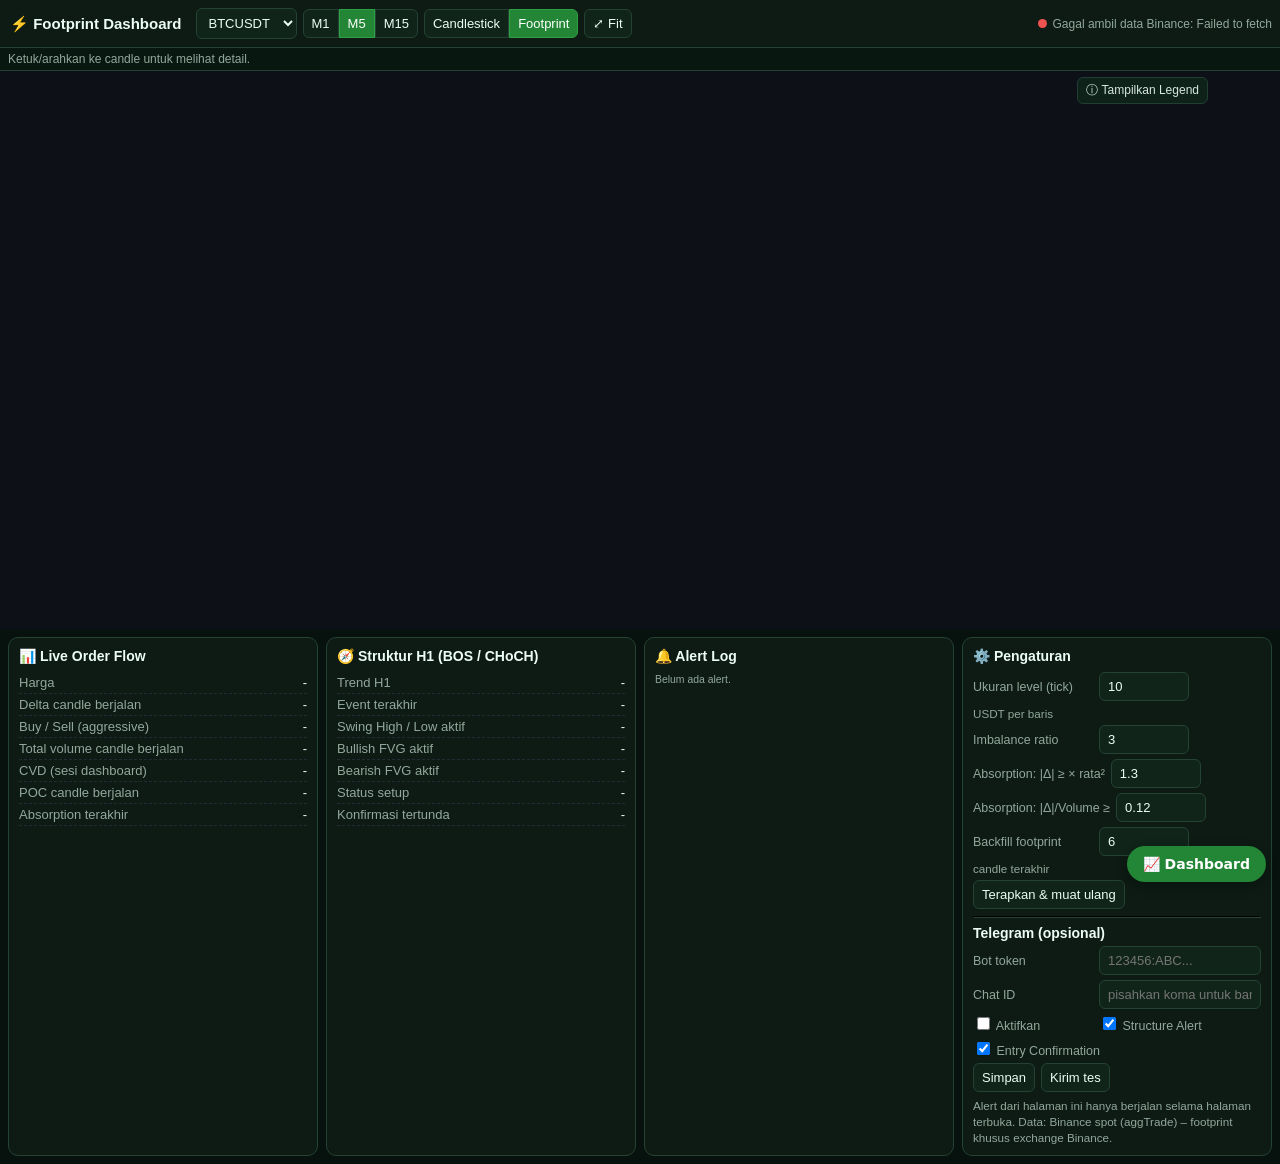
==== commit 6780527c: "Add files via upload" ====
--- a/docs/footprint.html
+++ b/docs/footprint.html
@@ -5,22 +5,22 @@
 <meta name="viewport" content="width=device-width, initial-scale=1, maximum-scale=1, user-scalable=no">
 <title>Crypto Footprint Dashboard – BOS/CHoCH + Order Flow</title>
 <style>
-:root{--bg:#0d1117;--panel:#161b22;--line:#30363d;--txt:#e6edf3;--mut:#8b949e;--g:#26a69a;--r:#ef5350;--y:#f6c343;--b:#58a6ff;}
+:root{--bg:#07110d;--panel:#0d1b14;--panel2:#10241a;--line:#244335;--txt:#ecfdf5;--mut:#93a89d;--g:#26a69a;--r:#ef5350;--y:#f6c343;--b:#22c55e;--accent:#238636;--accent2:#2ea043;}
 *{box-sizing:border-box}
 html,body{margin:0;background:var(--bg);color:var(--txt);font-family:-apple-system,Segoe UI,Roboto,Arial,sans-serif;font-size:14px}
 header{display:flex;flex-wrap:wrap;gap:6px;align-items:center;padding:8px;background:var(--panel);border-bottom:1px solid var(--line);position:sticky;top:0;z-index:5}
 header h1{font-size:15px;margin:0 8px 0 2px;white-space:nowrap}
-select,button,input{background:#0d1117;color:var(--txt);border:1px solid var(--line);border-radius:6px;padding:6px 8px;font-size:13px}
+select,button,input{background:var(--panel2);color:var(--txt);border:1px solid var(--line);border-radius:6px;padding:6px 8px;font-size:13px}
 button{cursor:pointer}
-button.on{background:#1f6feb;border-color:#1f6feb}
+button.on{background:var(--accent);border-color:var(--accent2);color:#fff}
 .seg{display:inline-flex}
 .seg button{border-radius:0}.seg button:first-child{border-radius:6px 0 0 6px}.seg button:last-child{border-radius:0 6px 6px 0}
 #status{display:flex;align-items:center;gap:6px;color:var(--mut);font-size:12px;margin-left:auto}
 #dot{width:9px;height:9px;border-radius:50%;background:#777}
-#infoBar{padding:4px 8px;font-size:12px;color:var(--mut);background:#0f141a;border-bottom:1px solid var(--line);min-height:22px;white-space:nowrap;overflow-x:auto}
+#infoBar{padding:4px 8px;font-size:12px;color:var(--mut);background:#091711;border-bottom:1px solid var(--line);min-height:22px;white-space:nowrap;overflow-x:auto}
 #wrap{position:relative;height:62vh;min-height:340px;touch-action:none}
 #cv{width:100%;height:100%;display:block;touch-action:none;cursor:crosshair}
-#legend{position:absolute;top:6px;left:6px;background:rgba(22,27,34,.92);border:1px solid var(--line);border-radius:8px;padding:8px 10px;font-size:12px;line-height:1.55;max-width:270px}
+#legend{position:absolute;top:6px;left:6px;background:rgba(13,27,20,.96);border:1px solid var(--line);border-radius:8px;padding:8px 10px;font-size:12px;line-height:1.55;max-width:270px}
 #legend.hide{display:none}
 #legBtn{position:absolute;top:6px;right:72px;z-index:3;padding:4px 8px;font-size:12px;opacity:.9}
 .sw{display:inline-block;width:10px;height:10px;border-radius:2px;margin-right:5px;vertical-align:middle}
@@ -32,7 +32,7 @@
 .kv span:last-child{text-align:right}
 .up{color:var(--g)}.dn{color:var(--r)}.ye{color:var(--y)}
 #alerts{max-height:300px;overflow:auto;font-size:12.5px}
-.al{padding:6px;border-left:3px solid var(--b);background:#0f141a;margin-bottom:5px;border-radius:4px;white-space:pre-line}
+.al{padding:6px;border-left:3px solid var(--b);background:#091711;margin-bottom:5px;border-radius:4px;white-space:pre-line}
 .al.long{border-color:var(--g)}.al.short{border-color:var(--r)}.al.abs{border-color:var(--y)}.al.cancel{border-color:#6e7681;color:var(--mut)}
 .row{display:flex;gap:6px;align-items:center;margin:5px 0;flex-wrap:wrap}
 .row label{min-width:120px;color:var(--mut);font-size:12.5px}
@@ -66,7 +66,7 @@
     <span class="sw" style="background:var(--g)"></span>Buy imbalance (Ask ≥ ratio × Bid diagonal)<br>
     <span class="sw" style="background:var(--r)"></span>Sell imbalance<br>
     <span class="sw" style="border:2px solid #fff"></span>POC (volume terbesar)<br>
-    <span class="sw" style="background:var(--y)"></span>Absorption level · ⏳ menunggu konfirmasi<br>
+    <span class="sw" style="background:var(--y)"></span>Absorption: ? terdeteksi · WAIT menunggu · ✓ terkonfirmasi · × gagal<br>
     <span class="sw" style="background:rgba(38,166,154,.25)"></span>Bullish FVG H1 aktif<br>
     <span class="sw" style="background:rgba(239,83,80,.25)"></span>Bearish FVG H1 aktif<br>
     Di bawah candle: <b>Δ</b> Delta · <b>V</b> Total volume<br>
@@ -105,7 +105,7 @@
     <div class="row"><label>Imbalance ratio</label><input type="number" id="imb" step="0.5" min="1.5"></div>
     <div class="row"><label>Absorption: |Δ| ≥ × rata²</label><input type="number" id="absMult" step="0.1" min="1"></div>
     <div class="row"><label>Absorption: |Δ|/Volume ≥</label><input type="number" id="absRatio" step="0.01" min="0.05" max="0.9"></div>
-    <div class="row"><label>Maks. candle aktif</label><input type="number" id="backfill" min="5" max="1500"><small>awal 5 · background 10 · prioritas scroll 25</small></div>
+    <div class="row"><label>Backfill footprint</label><input type="number" id="backfill" min="1" max="40"><small>candle terakhir</small></div>
     <div class="row"><button id="applyBtn">Terapkan & muat ulang</button></div>
     <hr style="border-color:var(--line)">
     <b>Telegram (opsional)</b>
@@ -115,7 +115,7 @@
       <label><input type="checkbox" id="tgStruct" checked> Structure Alert</label>
       <label><input type="checkbox" id="tgEntry" checked> Entry Confirmation</label></div>
     <div class="row"><button id="tgSave">Simpan</button><button id="tgTest">Kirim tes</button></div>
-    <small>Startup hanya memproses 5 candle terbaru. Setelah siap, histori diproses di background per 10 candle; scroll ke kiri diprioritaskan per 25 candle. Cache: IndexedDB. Maksimum aktif: 1.500 candle. Data: Binance spot (aggTrade).</small>
+    <small>Alert dari halaman ini hanya berjalan selama halaman terbuka. Data: Binance spot (aggTrade) – footprint khusus exchange Binance.</small>
   </div>
 </div>
 
@@ -126,28 +126,16 @@
 const WSURL='wss://data-stream.binance.vision/ws/';
 const TF_MS={'1m':60000,'5m':300000,'15m':900000};
 const DEF_TICK={BTCUSDT:10,ETHUSDT:0.5,SOLUSDT:0.05,BNBUSDT:0.2,XRPUSDT:0.0005};
-const INITIAL_FP=5;
-const BG_BATCH=10;
-const PRIORITY_BATCH=25;
-const MAX_ACTIVE=1500;
-const INITIAL_KLINES=300;
-const SCROLL_PRIORITY_EDGE=10;
+const DEF_BF={'1m':15,'5m':6,'15m':3};
 const H1=3600000;
-const DB_NAME='footprint-cache-v3';
-const DB_STORE='candles';
-const CACHE_VERSION=3;
-const DEF_BF={'1m':MAX_ACTIVE,'5m':MAX_ACTIVE,'15m':MAX_ACTIVE};
 
 const $=id=>document.getElementById(id);
 const cv=$('cv'),ctx=cv.getContext('2d'),wrap=$('wrap');
 
 let cfg=loadCfg();
 const S={symbol:cfg.symbol||'BTCUSDT',tf:cfg.tf||'5m',mode:cfg.mode||'footprint',
-  tick:0,imb:cfg.imb||3,absMult:cfg.absMult||1.3,absRatio:cfg.absRatio||0.12,backfill:MAX_ACTIVE,
-  barW:90,scroll:-2,yZoom:1,yShift:0,hover:-1,gen:0,live:false,ws:null,
-  liveBuffer:[],liveQueue:[],liveReady:false,liveDraining:false,lastLiveAggId:-1,
-  liveSeen:new Set(),liveSeenOrder:[],bufferOverflow:false,
-  historyRunning:false,priorityRequested:false,historyTimer:null,db:null,initialReady:false,
+  tick:0,imb:cfg.imb||3,absMult:cfg.absMult||1.3,absRatio:cfg.absRatio||0.12,backfill:0,
+  barW:90,scroll:-2,yZoom:1,yShift:0,hover:-1,gen:0,live:false,ws:null,buffer:[],lastAggId:-1,
   h1:[],st:null,lastEventKey:null,alerted:{},dirty:true,ppp:1,lastAbs:null,pending:null};
 let bars=[];
 
@@ -164,52 +152,34 @@
 function setStatus(txt,color){$('stTxt').textContent=txt;$('dot').style.background=color}
 
 /* ---------- data helpers ---------- */
-async function getJSON(url){const r=await fetch(url,{cache:'no-store'});if(!r.ok)throw new Error('HTTP '+r.status);return r.json()}
+async function getJSON(url){const r=await fetch(url);if(!r.ok)throw new Error('HTTP '+r.status);return r.json()}
 const sleep=ms=>new Promise(r=>setTimeout(r,ms));
 const lvlOf=p=>Math.floor(p/S.tick+1e-9);
-function blankBar(t,p){return{t,o:p,h:p,l:p,c:p,v:0,expectedV:null,buy:0,sell:0,fp:new Map(),complete:false,coverageOK:true,closed:false,gap:false,loading:false,abs:null,absDone:false}}
-function barFromKline(x){return{t:+x[0],o:+x[1],h:+x[2],l:+x[3],c:+x[4],v:+x[5],expectedV:+x[5],buy:0,sell:0,fp:null,complete:false,coverageOK:false,closed:+x[6]<Date.now(),gap:false,loading:false,abs:null,absDone:false}}
-function placeholderBar(t,p){return{t,o:p,h:p,l:p,c:p,v:0,expectedV:null,buy:0,sell:0,fp:null,complete:false,coverageOK:false,closed:true,gap:true,loading:false,abs:null,absDone:false}}
-function normalizeBars(input){
-  const tf=TF_MS[S.tf],m=new Map();for(const b of input)m.set(b.t,b);
-  const a=[...m.values()].sort((x,y)=>x.t-y.t),out=[];
-  for(const b of a){if(out.length){let t=out[out.length-1].t+tf;while(t<b.t){out.push(placeholderBar(t,out[out.length-1].c));t+=tf}}out.push(b)}
-  return out.slice(-MAX_ACTIVE);
-}
+function newBar(t,p){return{t,o:p,h:p,l:p,c:p,v:0,buy:0,sell:0,fp:new Map(),complete:true,closed:false,abs:null,absDone:false}}
 function findBar(t){
-  let lo=0,hi=bars.length-1;while(lo<=hi){const m=(lo+hi)>>1,v=bars[m].t;if(v===t)return m;if(v<t)lo=m+1;else hi=m-1}return -1;
-}
-function initFootprint(b,reset){if(reset||!b.fp){b.fp=new Map();b.buy=0;b.sell=0;b.abs=null;b.absDone=false}return b}
-function applyTradeToBar(tr,opt={}){
-  const p=+tr.p,q=+tr.q,T=+tr.T,bt=Math.floor(T/TF_MS[S.tf])*TF_MS[S.tf],i=findBar(bt);if(i<0)return false;
-  const b=bars[i];if(!b.fp)initFootprint(b,false);
-  if(opt.seen){if(opt.seen.has(tr.a))return false;opt.seen.add(tr.a)}
-  if(opt.updatePrice){if(p>b.h)b.h=p;if(p<b.l)b.l=p;b.c=p}
+  if(!bars.length)return -1;const tf=TF_MS[S.tf];
+  let i=bars.length-1-Math.round((bars[bars.length-1].t-t)/tf);
+  if(i>=0&&i<bars.length&&bars[i].t===t)return i;
+  for(let k=bars.length-1;k>=0;k--){if(bars[k].t===t)return k;if(bars[k].t<t)break}
+  return -1;
+}
+
+function applyTrade(tr){
+  const a=tr.a;if(a<=S.lastAggId)return;S.lastAggId=a;
+  const p=+tr.p,q=+tr.q,T=tr.T,isSell=tr.m===true;
+  const tf=TF_MS[S.tf],bt=Math.floor(T/tf)*tf;
+  let last=bars[bars.length-1];let b;
+  if(!last||bt>last.t){
+    if(last&&!last.closed){last.closed=true;onBarClose(bars.length-1,true)}
+    b=newBar(bt,p);bars.push(b);if(bars.length>1500)bars.shift();
+  }else{const i=findBar(bt);if(i<0)return;b=bars[i]}
+  if(!b.fp)return;
+  if(p>b.h)b.h=p;if(p<b.l)b.l=p;
+  if(b===bars[bars.length-1])b.c=p;
   const k=lvlOf(p);let c=b.fp.get(k);if(!c){c={b:0,a:0};b.fp.set(k,c)}
-  if(tr.m===true){c.b+=q;b.sell+=q}else{c.a+=q;b.buy+=q}
-  b.v=b.buy+b.sell;S.dirty=true;return true;
-}
-function rememberLiveId(id){
-  if(S.liveSeen.has(id))return false;S.liveSeen.add(id);S.liveSeenOrder.push(id);
-  if(S.liveSeenOrder.length>50000){const old=S.liveSeenOrder.splice(0,5000);for(const x of old)S.liveSeen.delete(x)}return true;
-}
-function cacheKey(t){return`${CACHE_VERSION}|${S.symbol}|${S.tf}|${S.tick}|${t}`}
-function openDB(){
-  if(S.db)return Promise.resolve(S.db);if(!('indexedDB'in window))return Promise.resolve(null);
-  return new Promise(resolve=>{const q=indexedDB.open(DB_NAME,1);q.onupgradeneeded=()=>{const d=q.result;if(!d.objectStoreNames.contains(DB_STORE))d.createObjectStore(DB_STORE,{keyPath:'key'})};q.onsuccess=()=>{S.db=q.result;resolve(S.db)};q.onerror=()=>resolve(null)});
-}
-function dbGet(key){return openDB().then(db=>new Promise(resolve=>{if(!db)return resolve(null);const q=db.transaction(DB_STORE,'readonly').objectStore(DB_STORE).get(key);q.onsuccess=()=>resolve(q.result||null);q.onerror=()=>resolve(null)}))}
-function dbPut(rec){return openDB().then(db=>new Promise(resolve=>{if(!db)return resolve(false);const q=db.transaction(DB_STORE,'readwrite').objectStore(DB_STORE).put(rec);q.onsuccess=()=>resolve(true);q.onerror=()=>resolve(false)}))}
-function hydrateCache(b,r){
-  if(!r||r.version!==CACHE_VERSION||r.t!==b.t||!r.complete)return false;
-  b.fp=new Map((r.fp||[]).map(x=>[x[0],{b:+x[1],a:+x[2]}]));b.buy=+r.buy||0;b.sell=+r.sell||0;b.complete=true;b.coverageOK=true;b.abs=null;b.absDone=false;return true;
-}
-function saveBarCache(b){
-  if(!b.closed||!b.fp||!b.complete||b.gap)return Promise.resolve(false);
-  return dbPut({key:cacheKey(b.t),version:CACHE_VERSION,t:b.t,buy:b.buy,sell:b.sell,complete:true,fp:[...b.fp].map(([k,c])=>[k,c.b,c.a]),savedAt:Date.now()});
-}
-function volumeMatches(b){const got=b.buy+b.sell,want=b.expectedV;if(want==null||!isFinite(want))return false;if(want<=0)return got<=1e-8;return Math.abs(got-want)<=Math.max(1e-7,want*0.005)}
-function enforceMaxActive(){while(bars.length>MAX_ACTIVE)bars.shift();S.scroll=Math.min(S.scroll,Math.max(0,bars.length-3))}
+  if(isSell){c.b+=q;b.sell+=q}else{c.a+=q;b.buy+=q}
+  b.v=b.buy+b.sell;S.dirty=true;
+}
 
 /* ---------- footprint analytics ---------- */
 function fpStats(b){
@@ -294,6 +264,7 @@
     const flip=long?d>0:d<0;
     const held=long?b.l>=pd.low:b.h<=pd.high;
     if(b.complete&&flip&&held){
+      const src=bars.find(x=>x.t===pd.t); if(src&&src.abs){src.abs.status='confirmed';S.lastAbs={t:src.t,...src.abs};}
       const key='E'+b.t;
       if(!S.alerted[key]){S.alerted[key]=1;
         pushAlert(long?'long':'short',
@@ -305,6 +276,7 @@
 3) ${long?'Low':'High'} candle absorption ${fmtP(long?pd.low:pd.high)} tidak ditembus
 Close ${fmtP(b.c)} | Candle ${fmtDT(b.t)}`,send);}
     }else{
+      const src=bars.find(x=>x.t===pd.t); if(src&&src.abs){src.abs.status='failed';S.lastAbs={t:src.t,...src.abs};}
       const why=!b.complete?'data candle tidak lengkap':!flip?`Delta tidak berbalik (${sgn(d)})`:`${long?'Low':'High'} candle absorption ${fmtP(long?pd.low:pd.high)} ditembus`;
       pushAlert('cancel',`❌ Setup ${long?'LONG':'SHORT'} batal – ${S.symbol} ${S.tf.toUpperCase()} ${fmtDT(b.t)}\n${why}`,false);
     }
@@ -312,8 +284,9 @@
   // 2) deteksi absorption di candle ini
   if(!b.absDone)detectAbs(i);
   if(!b.abs)return;
+  b.abs.status='detected';
   S.lastAbs={t:b.t,...b.abs};
-  const absTxt=b.abs.type==='sell'?'🟡 SELL ABSORPTION (potensi bullish)':'🟡 BUY ABSORPTION (potensi bearish)';
+  const absTxt=b.abs.type==='sell'?'🟡 SELL ABSORPTION TERDETEKSI (belum sinyal LONG)':'🟡 BUY ABSORPTION TERDETEKSI (belum sinyal SHORT)';
   const lvlTxt=b.abs.lvl!=null?fmtP(b.abs.lvl*S.tick):'-';
   const st=S.st;let zone=null;
   if(st){
@@ -323,6 +296,7 @@
   const base=`${absTxt}\n${S.symbol} ${S.tf.toUpperCase()} ${fmtDT(b.t)} | level ${lvlTxt} | Δ ${sgn(b.abs.delta)} | Vol ${fmtV(b.abs.vol)}`;
   if(zone){
     const long=b.abs.type==='sell';
+    b.abs.status='waiting'; S.lastAbs={t:b.t,...b.abs};
     S.pending={t:b.t,type:b.abs.type,low:b.l,high:b.h,zone,lvlTxt,delta:b.abs.delta,vol:b.abs.vol};
     pushAlert('abs',`${base}\nDi FVG H1 searah struktur ✅\n⏳ Menunggu konfirmasi candle berikutnya: Delta ${long?'positif':'negatif'} & ${long?'low '+fmtP(b.l):'high '+fmtP(b.h)} tidak ditembus`,false);
   }else{
@@ -345,148 +319,61 @@
   }
 }
 
-/* ---------- staged historical loading / websocket ---------- */
-async function fetchTradeWindow(start,end,gen,visit){
-  let req=0,complete=true,maxId=-1,url=`${REST}/aggTrades?symbol=${S.symbol}&startTime=${start}&endTime=${end}&limit=1000`;
-  while(gen===S.gen&&url&&req<500){
-    const arr=await getJSON(url);req++;if(!arr.length)break;let beyond=false;
-    for(const x of arr){if(+x.T<start)continue;if(+x.T>end){beyond=true;break}visit({a:+x.a,p:x.p,q:x.q,T:+x.T,m:x.m});if(+x.a>maxId)maxId=+x.a}
-    const last=arr[arr.length-1];if(beyond||arr.length<1000||+last.T>end)break;
-    url=`${REST}/aggTrades?symbol=${S.symbol}&fromId=${+last.a+1}&limit=1000`;await sleep(25);
-  }
-  if(req>=500)complete=false;return{complete,maxId};
-}
-async function fetchTradeRange(start,end,gen,visit){
-  let complete=true,maxId=-1;
-  for(let a=start;a<=end&&gen===S.gen;a+=H1){const z=Math.min(end,a+H1-1),r=await fetchTradeWindow(a,z,gen,visit);complete=complete&&r.complete;maxId=Math.max(maxId,r.maxId)}
-  return{complete,maxId};
-}
-function contiguousGroups(list){
-  const tf=TF_MS[S.tf],a=[...list].sort((x,y)=>x.t-y.t),out=[];let g=[];
-  for(const b of a){if(g.length&&b.t!==g[g.length-1].t+tf){out.push(g);g=[]}g.push(b)}if(g.length)out.push(g);return out;
-}
-async function processBarBatch(list,gen,label){
-  const unique=[...new Map(list.map(b=>[b.t,b])).values()].filter(b=>bars.includes(b)&&!b.loading);if(!unique.length)return{maxId:-1,done:0};
-  for(const b of unique)b.loading=true;let done=0,maxId=-1;
-  try{
-    const need=[];
-    for(const b of unique){
-      if(b.closed){const r=await dbGet(cacheKey(b.t));if(gen!==S.gen)return{maxId,done};if(hydrateCache(b,r)){done++;continue}}
-      need.push(b);
-    }
-    for(const group of contiguousGroups(need)){
-      if(gen!==S.gen)break;for(const b of group){initFootprint(b,true);b.coverageOK=true;b.complete=false}
-      const targets=new Set(group.map(b=>b.t)),seen=new Set(),start=group[0].t,end=group[group.length-1].t+TF_MS[S.tf]-1;
-      $('prog').textContent=`${label} · ${done}/${unique.length}`;
-      let result={complete:false,maxId:-1};
-      try{result=await fetchTradeRange(start,end,gen,tr=>{const bt=Math.floor(tr.T/TF_MS[S.tf])*TF_MS[S.tf];if(targets.has(bt))applyTradeToBar(tr,{seen,updatePrice:false})})}
-      catch(e){console.warn('historical footprint',e);result.complete=false}
-      maxId=Math.max(maxId,result.maxId);
-      for(const b of group){b.coverageOK=result.complete&&!b.gap;b.complete=b.closed&&b.coverageOK&&volumeMatches(b);if(b.closed)saveBarCache(b);done++}
-      S.dirty=true;updatePanels();await sleep(20);
-    }
-  }finally{for(const b of unique)b.loading=false}
-  return{maxId,done};
-}
-async function fetchOlderKlines(count,gen){
-  const target=Math.min(MAX_ACTIVE,S.backfill||MAX_ACTIVE);if(!bars.length||bars.length>=target)return[];
-  count=Math.min(count,target-bars.length,1000);const first=bars[0],end=first.t-1;
-  const kl=await getJSON(`${REST}/klines?symbol=${S.symbol}&interval=${S.tf}&endTime=${end}&limit=${count}`);if(gen!==S.gen)return[];
-  const existing=new Set(bars.map(b=>b.t)),older=normalizeBars(kl.map(barFromKline)).filter(b=>b.t<first.t&&!existing.has(b.t));
-  bars=normalizeBars(older.concat(bars));S.dirty=true;return older.filter(b=>bars.includes(b));
-}
-function visibleRange(){if(!bars.length)return{i0:0,i1:0};const cw=Math.max(1,W-AX),right=bars.length-1-S.scroll;return{i0:Math.max(0,Math.floor(right-cw/Math.max(3,S.barW))-1),i1:Math.min(bars.length-1,Math.ceil(right)+1)}}
-function newestMissing(limit){const out=[];for(let i=bars.length-2;i>=0&&out.length<limit;i--){const b=bars[i];if(!b.fp&&!b.loading)out.unshift(b)}return out}
-async function priorityBatch(gen){
-  let r=visibleRange(),out=[];for(let i=Math.max(0,r.i0-3);i<bars.length&&out.length<PRIORITY_BATCH;i++){const b=bars[i];if(!b.fp&&!b.loading)out.push(b)}
-  if(out.length<PRIORITY_BATCH&&r.i0<=SCROLL_PRIORITY_EDGE&&bars.length<(S.backfill||MAX_ACTIVE)){
-    const older=await fetchOlderKlines(PRIORITY_BATCH-out.length,gen);out=older.concat(out).slice(0,PRIORITY_BATCH)
-  }
-  return out;
-}
-async function backgroundBatch(gen){let out=newestMissing(BG_BATCH);if(!out.length){const older=await fetchOlderKlines(BG_BATCH,gen);out=older.slice(-BG_BATCH)}return out}
-function scheduleHistory(ms){
-  clearTimeout(S.historyTimer);if(S.gen<=0)return;S.historyTimer=setTimeout(()=>historyPump(S.gen),ms==null?(document.hidden?1200:350):ms);
-}
-async function historyPump(gen){
-  if(gen!==S.gen||S.historyRunning||!S.initialReady)return;S.historyRunning=true;
-  try{
-    const priority=S.priorityRequested;S.priorityRequested=false;
-    const batch=priority?await priorityBatch(gen):await backgroundBatch(gen);if(gen!==S.gen)return;
-    if(batch.length){await processBarBatch(batch,gen,priority?`Prioritas scroll ${batch.length}`:`Background ${batch.length}`);if(gen===S.gen)$('prog').textContent=`Live · footprint ${bars.filter(b=>b.fp).length}/${bars.length}`}
-    if(batch.length||bars.length<(S.backfill||MAX_ACTIVE))scheduleHistory(priority?40:null);
-    else $('prog').textContent=`Live · footprint ${bars.filter(b=>b.fp).length}/${bars.length} · maksimum aktif tercapai`;
-  }catch(e){console.warn('history scheduler',e);scheduleHistory(1500)}finally{S.historyRunning=false}
-}
-function maybePrioritizeHistory(){
-  if(!S.initialReady||!bars.length)return;const r=visibleRange();if(r.i0>SCROLL_PRIORITY_EDGE)return;
-  S.priorityRequested=true;scheduleHistory(0);
-}
-async function appendMissingKlines(until,gen){
-  const tf=TF_MS[S.tf],last=bars[bars.length-1];if(!last||until<=last.t+tf)return;
-  try{
-    const n=Math.min(1000,Math.ceil((until-last.t)/tf)-1),kl=await getJSON(`${REST}/klines?symbol=${S.symbol}&interval=${S.tf}&startTime=${last.t+tf}&endTime=${until-1}&limit=${n}`);
-    const have=new Set(bars.map(b=>b.t));for(const b of kl.map(barFromKline))if(!have.has(b.t)&&b.t<until){bars.push(b);have.add(b.t)}
-  }catch(e){console.warn('kline gap',e)}
-  let t=bars[bars.length-1].t+tf,p=bars[bars.length-1].c;while(t<until){bars.push(placeholderBar(t,p));t+=tf}bars=normalizeBars(bars);enforceMaxActive();
-}
-async function ensureLiveBar(tr,gen){
-  const tf=TF_MS[S.tf],bt=Math.floor(+tr.T/tf)*tf;let i=findBar(bt);if(i>=0)return i;if(!bars.length||bt<bars[0].t)return-1;
-  const last=bars[bars.length-1];if(bt>last.t){
-    await appendMissingKlines(bt,gen);if(gen!==S.gen)return-1;
-    const prev=bars[bars.length-1];if(prev&&!prev.closed){prev.closed=true;prev.complete=!!prev.coverageOK;if(prev.fp)onBarClose(bars.length-1,true);saveBarCache(prev)}
-    bars.push(blankBar(bt,+tr.p));enforceMaxActive();i=findBar(bt);S.dirty=true;
-  }return i;
-}
-async function fillLiveIdGap(from,to,gen){
-  let id=from,ok=true;
-  while(id<=to&&gen===S.gen){
-    try{const arr=await getJSON(`${REST}/aggTrades?symbol=${S.symbol}&fromId=${id}&limit=1000`);if(!arr.length){ok=false;break}
-      let advanced=false;for(const x of arr){const a=+x.a;if(a>to)break;if(a<id)continue;await ensureLiveBar(x,gen);if(rememberLiveId(a))applyTradeToBar({a,p:x.p,q:x.q,T:+x.T,m:x.m},{updatePrice:true});S.lastLiveAggId=Math.max(S.lastLiveAggId,a);id=a+1;advanced=true}if(!advanced){ok=false;break}
-    }catch(e){console.warn('live gap',e);ok=false;break}
-  }
-  if(!ok){const b=bars[bars.length-1];if(b){b.coverageOK=false;b.complete=false}}return ok;
-}
-async function drainLiveQueue(gen){
-  if(S.liveDraining||!S.liveReady||gen!==S.gen)return;S.liveDraining=true;
-  try{
-    S.liveQueue.sort((a,b)=>a.a-b.a);
-    while(S.liveQueue.length&&gen===S.gen){const tr=S.liveQueue.shift();if(tr.a<=S.lastLiveAggId||S.liveSeen.has(tr.a))continue;
-      if(S.lastLiveAggId>=0&&tr.a>S.lastLiveAggId+1)await fillLiveIdGap(S.lastLiveAggId+1,tr.a-1,gen);
-      await ensureLiveBar(tr,gen);if(rememberLiveId(tr.a))applyTradeToBar(tr,{updatePrice:true});S.lastLiveAggId=Math.max(S.lastLiveAggId,tr.a);
-    }
-  }finally{S.liveDraining=false;S.live=gen===S.gen&&S.liveReady;updatePanels()}
-}
-function queueLiveTrade(tr,gen){
-  if(gen!==S.gen)return;if(!S.liveReady){S.liveBuffer.push(tr);if(S.liveBuffer.length>100000){S.liveBuffer.shift();S.bufferOverflow=true}return}
-  S.liveQueue.push(tr);drainLiveQueue(gen);
-}
+/* ---------- loading / websocket ---------- */
 function openWS(gen){
   try{if(S.ws){S.ws.onclose=null;S.ws.close()}}catch(e){}
   const ws=new WebSocket(WSURL+S.symbol.toLowerCase()+'@aggTrade');S.ws=ws;
-  ws.onopen=()=>{if(gen===S.gen)setStatus(S.initialReady?'Live':'WebSocket live · menyiapkan 5 candle','#26a69a')};
-  ws.onmessage=ev=>{if(gen!==S.gen)return;const d=JSON.parse(ev.data);if(d.e!=='aggTrade')return;queueLiveTrade({a:+d.a,p:d.p,q:d.q,T:+d.T,m:d.m},gen)};
-  ws.onclose=()=>{if(gen!==S.gen)return;setStatus('Terputus, menyambung ulang…','#f6c343');const b=bars[bars.length-1];if(b){b.coverageOK=false;b.complete=false}setTimeout(()=>{if(gen===S.gen)openWS(gen)},3000)};
+  ws.onopen=()=>{if(gen===S.gen&&S.live)setStatus('Live','#26a69a')};
+  ws.onmessage=ev=>{if(gen!==S.gen)return;const d=JSON.parse(ev.data);if(d.e!=='aggTrade')return;
+    const tr={a:d.a,p:d.p,q:d.q,T:d.T,m:d.m};if(S.live)applyTrade(tr);else S.buffer.push(tr)};
+  ws.onclose=()=>{if(gen!==S.gen)return;setStatus('Terputus, menyambung ulang…','#f6c343');
+    const lb=bars[bars.length-1];if(lb)lb.complete=false;
+    setTimeout(()=>{if(gen===S.gen)openWS(gen)},3000)};
   ws.onerror=()=>{};
 }
 async function start(){
-  const gen=++S.gen;clearTimeout(S.historyTimer);S.live=false;S.liveReady=false;S.initialReady=false;S.liveBuffer=[];S.liveQueue=[];S.lastLiveAggId=-1;S.liveSeen=new Set();S.liveSeenOrder=[];S.bufferOverflow=false;S.historyRunning=false;S.priorityRequested=false;S.alerted={};S.lastEventKey=null;S.lastAbs=null;S.pending=null;bars=[];
-  S.scroll=-2;S.yZoom=1;S.yShift=0;S.hover=-1;setStatus('Menyambungkan live WebSocket…','#888');$('prog').textContent='Menyiapkan 5 candle terbaru';
-  openDB();openWS(gen);
-  try{const kl=await getJSON(`${REST}/klines?symbol=${S.symbol}&interval=${S.tf}&limit=${INITIAL_KLINES}`);if(gen!==S.gen)return;bars=normalizeBars(kl.map(barFromKline));if(bars.length)bars[bars.length-1].closed=false;S.dirty=true}
-  catch(e){setStatus('Gagal ambil data Binance: '+e.message,'#ef5350');return}
-  loadH1(gen,true);
-  const initial=bars.slice(-INITIAL_FP);setStatus('WebSocket live · memproses 5 candle','#f6c343');
-  const result=await processBarBatch(initial,gen,'Startup 5 candle');if(gen!==S.gen)return;
-  if(result.maxId>=0)S.lastLiveAggId=result.maxId;
-  if(S.bufferOverflow){const b=bars[bars.length-1];if(b){b.coverageOK=false;b.complete=false}}
-  if(S.lastLiveAggId<0&&S.liveBuffer.length)S.lastLiveAggId=Math.min(...S.liveBuffer.map(x=>x.a))-1;
-  S.liveReady=true;S.initialReady=true;S.liveQueue.push(...S.liveBuffer);S.liveBuffer=[];await drainLiveQueue(gen);
-  $('prog').textContent=`Live · 5 candle siap · background ${BG_BATCH}`;setStatus(S.ws&&S.ws.readyState===1?'Live':'Menyambung…',S.ws&&S.ws.readyState===1?'#26a69a':'#f6c343');
-  for(let i=Math.max(0,bars.length-INITIAL_FP);i<bars.length;i++){const b=bars[i];if(b.fp&&b.closed&&!b.absDone)onBarClose(i,false)}
-  S.dirty=true;updatePanels();scheduleHistory(150);
-}
-setInterval(()=>{if(S.liveReady)loadH1(S.gen,false)},60000);
+  const gen=++S.gen;S.live=false;S.buffer=[];S.lastAggId=-1;S.alerted={};S.lastEventKey=null;S.lastAbs=null;S.pending=null;bars=[];
+  S.scroll=-2;S.yZoom=1;S.yShift=0;S.hover=-1;
+  setStatus('Memuat candle…','#888');$('prog').textContent='';
+  try{
+    const kl=await getJSON(`${REST}/klines?symbol=${S.symbol}&interval=${S.tf}&limit=300`);
+    if(gen!==S.gen)return;
+    bars=kl.map(x=>({t:x[0],o:+x[1],h:+x[2],l:+x[3],c:+x[4],v:+x[5],buy:0,sell:0,fp:null,complete:false,closed:true,abs:null,absDone:false}));
+    bars[bars.length-1].closed=false;S.dirty=true;
+  }catch(e){setStatus('Gagal ambil data Binance: '+e.message,'#ef5350');return}
+  await loadH1(gen,true);
+  openWS(gen);
+  const n=Math.min(S.backfill,bars.length),si=bars.length-n,from=bars[si].t;
+  for(let i=si;i<bars.length;i++){const b=bars[i];b.fp=new Map();b.buy=0;b.sell=0;b.complete=true;b.absDone=false}
+  setStatus('Backfill footprint…','#f6c343');
+  let req=0,lastT=from,reachedLive=false;const CAP=90;
+  try{
+    let arr=await getJSON(`${REST}/aggTrades?symbol=${S.symbol}&startTime=${from}&endTime=${from+H1-1}&limit=1000`);req++;
+    while(gen===S.gen){
+      for(const x of arr)applyTrade({a:x.a,p:x.p,q:x.q,T:x.T,m:x.m});
+      if(arr.length)lastT=arr[arr.length-1].T;
+      const fb=S.buffer[0];
+      if(fb&&S.lastAggId>=fb.a-1){reachedLive=true;break}
+      if(arr.length<1000){if(Date.now()-lastT<5000||!arr.length){reachedLive=!fb||S.lastAggId>=fb.a-1;}
+        if(!arr.length||reachedLive)break}
+      if(req>=CAP)break;
+      $('prog').textContent='Backfill '+Math.round(Math.min(1,(lastT-from)/Math.max(1,Date.now()-from))*100)+'%';
+      await sleep(60);
+      arr=await getJSON(`${REST}/aggTrades?symbol=${S.symbol}&fromId=${S.lastAggId+1}&limit=1000`);req++;
+    }
+  }catch(e){console.warn('backfill',e)}
+  if(gen!==S.gen)return;
+  const fb=S.buffer[0];
+  if(fb&&S.lastAggId<fb.a-1){
+    const tf=TF_MS[S.tf];for(const b of bars){if(b.fp&&b.t+tf>lastT&&b.t<=fb.T)b.complete=false}
+  }
+  for(const tr of S.buffer)applyTrade(tr);S.buffer=[];S.live=true;
+  $('prog').textContent='';
+  for(let i=0;i<bars.length;i++){const b=bars[i];if(b.fp&&b.closed&&!b.absDone)onBarClose(i,false)}
+  setStatus(S.ws&&S.ws.readyState===1?'Live':'Menyambung…',S.ws&&S.ws.readyState===1?'#26a69a':'#f6c343');
+  S.dirty=true;updatePanels();
+}
+setInterval(()=>{if(S.live)loadH1(S.gen,false)},60000);
 
 /* ---------- panels ---------- */
 function updatePanels(){
@@ -500,7 +387,7 @@
     let cvd=0,has=false;for(const x of bars)if(x.fp){cvd+=x.buy-x.sell;has=true}
     $('vCVD').innerHTML=has?`<span class="${cvd>=0?'up':'dn'}">${sgn(cvd)}</span>`:'-';
   }
-  const a=S.lastAbs;$('vAbs').innerHTML=a?`<span class="ye">${a.type==='sell'?'Sell abs. (bullish)':'Buy abs. (bearish)'}</span> ${fmtT(a.t)}`:'-';
+  const a=S.lastAbs;if(a){const sl=a.type==='sell'?'Sell absorption':'Buy absorption';const sm={detected:'? terdeteksi, belum sinyal',waiting:'WAIT, menunggu konfirmasi',confirmed:'✓ terkonfirmasi',failed:'× gagal / invalid'}[a.status||'detected'];$('vAbs').innerHTML=`<span class="ye">${sl}</span> · ${sm} · ${fmtT(a.t)}`;}else $('vAbs').textContent='-';
   const pd=S.pending;
   $('vPend').innerHTML=pd?`<span class="ye">⏳ ${pd.type==='sell'?'LONG':'SHORT'} – tunggu close ${fmtT(pd.t+2*TF_MS[S.tf])}: Δ ${pd.type==='sell'?'positif & low ≥ '+fmtP(pd.low):'negatif & high ≤ '+fmtP(pd.high)}</span>`:'-';
   const st=S.st;if(!st)return;
@@ -617,9 +504,8 @@
     ctx.font='10px sans-serif';ctx.fillStyle='#c9d1d9';ctx.fillText('V '+fmtV(b.buy+b.sell),cx,Math.min(MH-20,yb+22));
     let ny=yb+34;
     if(!b.complete){ctx.fillStyle='#8b949e';ctx.font='9px sans-serif';ctx.fillText('parsial',cx,Math.min(MH-8,ny));ny+=12}
-    if(b.abs){ctx.fillStyle='#f6c343';ctx.font='bold 10px sans-serif';
-      if(b.abs.type==='sell')ctx.fillText('🟡 ABS',cx,Math.min(MH-8,ny));else ctx.fillText('🟡 ABS',cx,Math.max(8,Y(b.h)-10))}
-    if(S.pending&&S.pending.t===b.t){ctx.fillStyle='#f6c343';ctx.font='9px sans-serif';ctx.fillText('⏳ tunggu konfirmasi',cx,Math.max(8,Y(b.h)-(b.abs&&b.abs.type==='buy'?22:10)))}
+    if(b.abs){const ast=b.abs.status||'detected';const lab={detected:'ABS ?',waiting:'ABS WAIT',confirmed:'ABS ✓',failed:'ABS ×'}[ast];ctx.fillStyle=ast==='confirmed'?'#22c55e':ast==='failed'?'#94a3b8':'#f6c343';ctx.font='bold 10px sans-serif';
+      if(b.abs.type==='sell')ctx.fillText(lab,cx,Math.min(MH-8,ny));else ctx.fillText(lab,cx,Math.max(8,Y(b.h)-10))}
     ctx.textAlign='left';
   }
 }
@@ -630,8 +516,8 @@
 function setHover(x){const i=idxAt(x);if(i<0||i>=bars.length)return;S.hover=i;S.dirty=true;const b=bars[i];
   let s=`${fmtDT(b.t)}  O ${fmtP(b.o)}  H ${fmtP(b.h)}  L ${fmtP(b.l)}  C ${fmtP(b.c)}`;
   if(b.fp){const d=b.buy-b.sell,st=fpStats(b);s+=`  |  Buy ${fmtV(b.buy)}  Sell ${fmtV(b.sell)}  Vol ${fmtV(b.buy+b.sell)}  Δ ${sgn(d)}  POC ${st?fmtP(st.poc*S.tick):'-'}${b.complete?'':' (parsial)'}`;
-    if(b.abs)s+=`  |  🟡 ${b.abs.type==='sell'?'Sell absorption':'Buy absorption'} @ ${fmtP(b.abs.lvl*S.tick)}`}
-  else s+=`  |  Vol ${fmtV(b.v)} (footprint belum diproses)`;
+    if(b.abs){const ast={detected:'terdeteksi',waiting:'menunggu konfirmasi',confirmed:'terkonfirmasi',failed:'gagal'}[b.abs.status||'detected'];s+=`  |  ${b.abs.type==='sell'?'Sell absorption':'Buy absorption'} (${ast}) @ ${fmtP(b.abs.lvl*S.tick)}`}}
+  else s+=`  |  Vol ${fmtV(b.v)} (footprint tidak tersedia, di luar backfill)`;
   $('infoBar').textContent=s}
 cv.addEventListener('pointerdown',e=>{cv.setPointerCapture(e.pointerId);const r=cv.getBoundingClientRect(),x=e.clientX-r.left,y=e.clientY-r.top;
   ptrs.set(e.pointerId,{x,y});
@@ -644,20 +530,20 @@
   if(!drag)return;const dx=x-drag.x,dy=y-drag.y;drag.x=x;drag.y=y;
   if(drag.mode==='pan'){S.scroll+=dx/S.barW;S.yShift+=dy*S.ppp;}
   else{S.yZoom*=Math.exp(dy*0.006);S.yZoom=Math.min(20,Math.max(0.05,S.yZoom))}
-  clampView();S.dirty=true;maybePrioritizeHistory()});
+  clampView();S.dirty=true});
 function endPtr(e){const r=cv.getBoundingClientRect(),x=e.clientX-r.left;
   if(drag&&ptrs.size===1&&Math.hypot(x-drag.sx,(e.clientY-r.top)-drag.sy)<6&&Date.now()-drag.t<300){
     const now=Date.now();if(now-lastTap<320){S.yZoom=1;S.yShift=0;S.dirty=true}lastTap=now;setHover(x)}
-  ptrs.delete(e.pointerId);maybePrioritizeHistory();if(ptrs.size<2)pinchD=0;if(ptrs.size===0)drag=null;
+  ptrs.delete(e.pointerId);if(ptrs.size<2)pinchD=0;if(ptrs.size===0)drag=null;
   else if(ptrs.size===1){const p=[...ptrs.values()][0];drag={x:p.x,y:p.y,sx:p.x,sy:p.y,t:0,mode:'pan'}}}
 cv.addEventListener('pointerup',endPtr);cv.addEventListener('pointercancel',endPtr);
-cv.addEventListener('wheel',e=>{e.preventDefault();const f=Math.exp(-e.deltaY*0.0015);if(e.shiftKey){S.yZoom/=f}else{S.barW*=f}clampView();S.dirty=true;maybePrioritizeHistory()},{passive:false});
+cv.addEventListener('wheel',e=>{e.preventDefault();const f=Math.exp(-e.deltaY*0.0015);if(e.shiftKey){S.yZoom/=f}else{S.barW*=f}clampView();S.dirty=true},{passive:false});
 cv.addEventListener('dblclick',()=>{S.yZoom=1;S.yShift=0;S.dirty=true});
 
 /* ---------- controls ---------- */
 function applyDefaults(keepTick){
   if(!keepTick)S.tick=(cfg.ticks&&cfg.ticks[S.symbol])||DEF_TICK[S.symbol];
-  const saved=cfg.bf&&cfg.bf[S.tf];S.backfill=(saved>=INITIAL_FP&&saved<=MAX_ACTIVE)?saved:DEF_BF[S.tf];
+  S.backfill=(cfg.bf&&cfg.bf[S.tf])||DEF_BF[S.tf];
   $('tick').value=S.tick;$('imb').value=S.imb;$('absMult').value=S.absMult;$('absRatio').value=S.absRatio;$('backfill').value=S.backfill;
   S.barW=S.mode==='footprint'?110:9;
 }
@@ -666,19 +552,19 @@
 document.querySelectorAll('#modeSeg button').forEach(b=>{b.classList.toggle('on',b.dataset.m===S.mode);b.onclick=()=>{S.mode=b.dataset.m;cfg.mode=S.mode;saveCfg();document.querySelectorAll('#modeSeg button').forEach(x=>x.classList.toggle('on',x===b));S.barW=S.mode==='footprint'?110:9;S.yZoom=1;S.yShift=0;S.dirty=true}});
 $('sym').onchange=()=>{S.symbol=$('sym').value;cfg.symbol=S.symbol;saveCfg();applyDefaults(false);start()};
 $('fitBtn').onclick=()=>{S.yZoom=1;S.yShift=0;S.scroll=-2;S.dirty=true};
-$('legBtn').onclick=()=>$('legend').classList.toggle('hide');
+$('legBtn').onclick=()=>{const hidden=$('legend').classList.toggle('hide');localStorage.setItem('fpLegendHidden',hidden?'1':'0');$('legBtn').textContent=hidden?'ⓘ Tampilkan Legend':'✕ Sembunyikan Legend'};
 $('applyBtn').onclick=()=>{
   const t=parseFloat($('tick').value);if(t>0){S.tick=t;cfg.ticks=cfg.ticks||{};cfg.ticks[S.symbol]=t}
   const im=parseFloat($('imb').value);if(im>=1.5){S.imb=im;cfg.imb=im}
   const am=parseFloat($('absMult').value);if(am>=1){S.absMult=am;cfg.absMult=am}
   const ar=parseFloat($('absRatio').value);if(ar>=0.05&&ar<=0.9){S.absRatio=ar;cfg.absRatio=ar}
-  const bf=parseInt($('backfill').value,10);if(bf>=INITIAL_FP&&bf<=MAX_ACTIVE){S.backfill=bf;cfg.bf=cfg.bf||{};cfg.bf[S.tf]=bf}
+  const bf=parseInt($('backfill').value,10);if(bf>=1&&bf<=40){S.backfill=bf;cfg.bf=cfg.bf||{};cfg.bf[S.tf]=bf}
   saveCfg();applyDefaults(true);start()};
 $('tgToken').value=cfg.tgToken||'';$('tgChat').value=cfg.tgChat||'';$('tgOn').checked=!!cfg.tgOn;
 $('tgStruct').checked=cfg.tgStruct!==false;$('tgEntry').checked=cfg.tgEntry!==false;
 $('tgSave').onclick=()=>{cfg.tgToken=$('tgToken').value.trim();cfg.tgChat=$('tgChat').value.trim();cfg.tgOn=$('tgOn').checked;cfg.tgStruct=$('tgStruct').checked;cfg.tgEntry=$('tgEntry').checked;saveCfg();pushAlert('info','Pengaturan Telegram disimpan.',false)};
 $('tgTest').onclick=()=>{$('tgSave').onclick();const on=cfg.tgOn;cfg.tgOn=true;tg(`✅ Tes koneksi Footprint Dashboard\n${S.symbol} ${S.tf.toUpperCase()}`);cfg.tgOn=on;pushAlert('info','Pesan tes dikirim (cek Telegram).',false)};
-if(window.innerWidth>=900)$('legend').classList.remove('hide');
+{const hidden=localStorage.getItem('fpLegendHidden')!=='0';$('legend').classList.toggle('hide',hidden);$('legBtn').textContent=hidden?'ⓘ Tampilkan Legend':'✕ Sembunyikan Legend';}
 
 applyDefaults(false);resize();requestAnimationFrame(render);start();
 })();
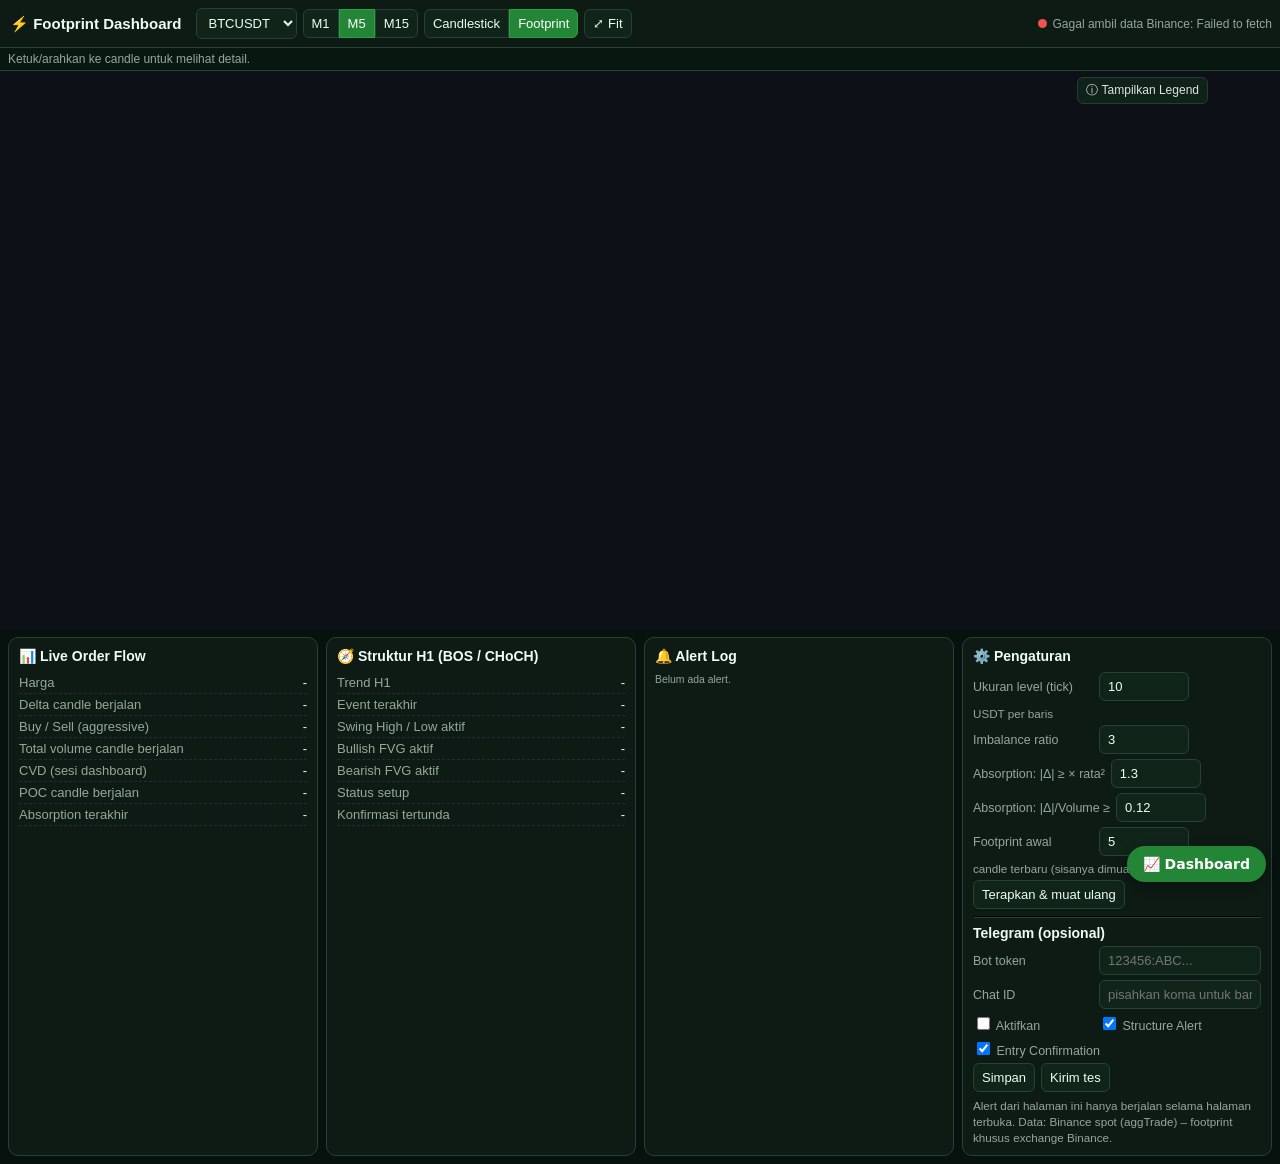
==== commit 282f995f: "Add files via upload" ====
--- a/docs/footprint.html
+++ b/docs/footprint.html
@@ -66,7 +66,7 @@
     <span class="sw" style="background:var(--g)"></span>Buy imbalance (Ask ≥ ratio × Bid diagonal)<br>
     <span class="sw" style="background:var(--r)"></span>Sell imbalance<br>
     <span class="sw" style="border:2px solid #fff"></span>POC (volume terbesar)<br>
-    <span class="sw" style="background:var(--y)"></span>Absorption: ? terdeteksi · WAIT menunggu · ✓ terkonfirmasi · × gagal<br>
+    <span class="sw" style="background:var(--y)"></span>Absorption: ? terdeteksi · WAIT menunggu · ✓ candle berikutnya mengonfirmasi · × gagal<br>
     <span class="sw" style="background:rgba(38,166,154,.25)"></span>Bullish FVG H1 aktif<br>
     <span class="sw" style="background:rgba(239,83,80,.25)"></span>Bearish FVG H1 aktif<br>
     Di bawah candle: <b>Δ</b> Delta · <b>V</b> Total volume<br>
@@ -105,7 +105,7 @@
     <div class="row"><label>Imbalance ratio</label><input type="number" id="imb" step="0.5" min="1.5"></div>
     <div class="row"><label>Absorption: |Δ| ≥ × rata²</label><input type="number" id="absMult" step="0.1" min="1"></div>
     <div class="row"><label>Absorption: |Δ|/Volume ≥</label><input type="number" id="absRatio" step="0.01" min="0.05" max="0.9"></div>
-    <div class="row"><label>Backfill footprint</label><input type="number" id="backfill" min="1" max="40"><small>candle terakhir</small></div>
+    <div class="row"><label>Footprint awal</label><input type="number" id="backfill" min="1" max="40"><small>candle terbaru (sisanya dimuat di background)</small></div>
     <div class="row"><button id="applyBtn">Terapkan & muat ulang</button></div>
     <hr style="border-color:var(--line)">
     <b>Telegram (opsional)</b>
@@ -126,7 +126,8 @@
 const WSURL='wss://data-stream.binance.vision/ws/';
 const TF_MS={'1m':60000,'5m':300000,'15m':900000};
 const DEF_TICK={BTCUSDT:10,ETHUSDT:0.5,SOLUSDT:0.05,BNBUSDT:0.2,XRPUSDT:0.0005};
-const DEF_BF={'1m':15,'5m':6,'15m':3};
+const DEF_BF={'1m':5,'5m':5,'15m':5};          // footprint awal (candle terbaru)
+const BG_BATCH=10,PRIO_BATCH=25,MAX_BARS=1500,KL_INIT=1000,KL_OLDER=500;
 const H1=3600000;
 
 const $=id=>document.getElementById(id);
@@ -155,7 +156,7 @@
 async function getJSON(url){const r=await fetch(url);if(!r.ok)throw new Error('HTTP '+r.status);return r.json()}
 const sleep=ms=>new Promise(r=>setTimeout(r,ms));
 const lvlOf=p=>Math.floor(p/S.tick+1e-9);
-function newBar(t,p){return{t,o:p,h:p,l:p,c:p,v:0,buy:0,sell:0,fp:new Map(),complete:true,closed:false,abs:null,absDone:false}}
+function newBar(t,p){return{t,o:p,h:p,l:p,c:p,v:0,buy:0,sell:0,fp:new Map(),complete:true,closed:false,abs:null,absDone:false,kv:0,hist:false,loading:false}}
 function findBar(t){
   if(!bars.length)return -1;const tf=TF_MS[S.tf];
   let i=bars.length-1-Math.round((bars[bars.length-1].t-t)/tf);
@@ -171,7 +172,7 @@
   let last=bars[bars.length-1];let b;
   if(!last||bt>last.t){
     if(last&&!last.closed){last.closed=true;onBarClose(bars.length-1,true)}
-    b=newBar(bt,p);bars.push(b);if(bars.length>1500)bars.shift();
+    b=newBar(bt,p);bars.push(b);if(bars.length>MAX_BARS)bars.shift();
   }else{const i=findBar(bt);if(i<0)return;b=bars[i]}
   if(!b.fp)return;
   if(p>b.h)b.h=p;if(p<b.l)b.l=p;
@@ -281,6 +282,7 @@
       pushAlert('cancel',`❌ Setup ${long?'LONG':'SHORT'} batal – ${S.symbol} ${S.tf.toUpperCase()} ${fmtDT(b.t)}\n${why}`,false);
     }
   }else if(pd&&b.t>pd.t+tf){S.pending=null}
+  {const prv=bars[i-1];if(prv&&prv.abs&&prv.abs.status==='detected'&&prv.t+tf===b.t&&b.complete)prv.abs.status=followStatus(prv,b)}
   // 2) deteksi absorption di candle ini
   if(!b.absDone)detectAbs(i);
   if(!b.abs)return;
@@ -331,22 +333,121 @@
     setTimeout(()=>{if(gen===S.gen)openWS(gen)},3000)};
   ws.onerror=()=>{};
 }
+/* ---------- progressive footprint: 5 candle dulu, sisanya background ---------- */
+function followStatus(src,nx){const long=src.abs.type==='sell',d=nx.buy-nx.sell;
+  const flip=long?d>0:d<0,held=long?nx.l>=src.l:nx.h<=src.h;return flip&&held?'confirmed':'failed'}
+function mkKBar(x){return{t:x[0],o:+x[1],h:+x[2],l:+x[3],c:+x[4],v:+x[5],kv:+x[5],buy:0,sell:0,fp:null,complete:false,closed:true,abs:null,absDone:false,hist:false,loading:false}}
+const ckey=(sym,tf,tick,t)=>'v1|'+sym+'|'+tf+'|'+tick+'|'+t;
+let dbp=null;
+function idb(){if(dbp)return dbp;dbp=new Promise(res=>{try{const r=indexedDB.open('fpdash_cache',1);r.onupgradeneeded=()=>r.result.createObjectStore('bars');r.onsuccess=()=>res(r.result);r.onerror=()=>res(null);r.onblocked=()=>res(null)}catch(e){res(null)}});return dbp}
+async function cacheGet(keys){const d=await idb();if(!d)return[];
+  return new Promise(res=>{try{const tx=d.transaction('bars','readonly'),st=tx.objectStore('bars'),out=new Array(keys.length).fill(null);
+    keys.forEach((k,i)=>{const r=st.get(k);r.onsuccess=()=>{out[i]=r.result||null}});
+    tx.oncomplete=()=>res(out);tx.onerror=tx.onabort=()=>res([])}catch(e){res([])}})}
+function cacheSave(list){
+  const sym=S.symbol,tf=S.tf,tick=S.tick,tfm=TF_MS[S.tf],now=Date.now(),items=[];
+  for(const b of list){if(!b.fp||!b.fp.size||!b.complete||!b.closed||b.t+tfm>now)continue;
+    items.push([ckey(sym,tf,tick,b.t),{t:b.t,buy:b.buy,sell:b.sell,fp:Array.from(b.fp,([k,c])=>[k,c.b,c.a])}])}
+  if(!items.length)return;
+  idb().then(d=>{if(!d)return;try{const tx=d.transaction('bars','readwrite'),st=tx.objectStore('bars');for(const it of items)st.put(it[1],it[0])}catch(e){}})}
+function applyHist(x){
+  const tf=TF_MS[S.tf],bt=Math.floor(x.T/tf)*tf,i=findBar(bt);if(i<0)return;
+  const b=bars[i];if(!b.loading)return;
+  const p=+x.p,q=+x.q,k=lvlOf(p);let c=b.fp.get(k);if(!c){c={b:0,a:0};b.fp.set(k,c)}
+  if(x.m===true){c.b+=q;b.sell+=q}else{c.a+=q;b.buy+=q}
+  b.v=b.buy+b.sell}
+// ambil aggTrades untuk rentang [from,to) -> hanya mengisi candle yang berstatus loading
+async function fetchWindow(gen,from,to){
+  const CAP=400;let req=0,lastId=-1,covT=0,done=false,startT=from;
+  while(!done&&req<CAP){
+    const url=lastId>=0?`${REST}/aggTrades?symbol=${S.symbol}&fromId=${lastId+1}&limit=1000`
+      :`${REST}/aggTrades?symbol=${S.symbol}&startTime=${startT}&endTime=${Math.min(startT+H1-1,to-1)}&limit=1000`;
+    const arr=await getJSON(url);req++;
+    if(gen!==S.gen)return{ok:false,covT:0};
+    if(!arr.length){
+      if(lastId>=0){done=true;break}
+      startT+=H1;if(startT>=to){done=true;break}
+      await sleep(60);continue}
+    for(const x of arr){if(x.T>=to){done=true;break}applyHist(x);lastId=x.a;covT=x.T}
+    if(!done&&lastId<0){startT+=H1;if(startT>=to)done=true}
+    if(!done)await sleep(80);
+  }
+  return{ok:done,covT};
+}
+function recomputeAbs(list){
+  const tf=TF_MS[S.tf],first=bars.indexOf(list[0]);if(first<0)return;
+  const last=Math.min(bars.length-1,first+list.length+20);
+  for(let i=first;i<=last;i++){const b=bars[i];
+    if(!b||!b.hist||!b.fp||!b.closed)continue;
+    if(S.pending&&S.pending.t===b.t)continue;
+    detectAbs(i);if(b.abs)b.abs.status='detected'}
+  for(let i=first;i<=last;i++){const b=bars[i],n=bars[i+1];
+    if(b&&b.hist&&b.abs&&b.abs.status==='detected'&&n&&n.fp&&n.complete&&n.closed&&n.t===b.t+tf)b.abs.status=followStatus(b,n)}
+}
+async function loadBatch(gen,a,b){
+  const tf=TF_MS[S.tf],list=bars.slice(a,b);if(!list.length)return true;
+  const cached=await cacheGet(list.map(x=>ckey(S.symbol,S.tf,S.tick,x.t)));
+  if(gen!==S.gen)return false;
+  const need=[];
+  list.forEach((bar,j)=>{
+    if(bar.fp)return;
+    const rec=cached[j];bar.hist=true;bar.absDone=false;
+    if(rec&&rec.t===bar.t){bar.fp=new Map(rec.fp.map(r=>[r[0],{b:r[1],a:r[2]}]));bar.buy=rec.buy;bar.sell=rec.sell;bar.complete=true}
+    else{bar.fp=new Map();bar.buy=0;bar.sell=0;bar.complete=false;bar.loading=true;need.push(bar)}
+  });
+  if(need.length){
+    const from=need[0].t,to=need[need.length-1].t+tf;let r;
+    try{r=await fetchWindow(gen,from,to)}
+    catch(e){for(const bar of need){bar.fp=null;bar.loading=false;bar.hist=false;bar.buy=0;bar.sell=0}return false}
+    if(gen!==S.gen)return false;
+    for(const bar of need){bar.loading=false;bar.complete=r.ok||bar.t+tf<=r.covT}
+  }
+  recomputeAbs(list);cacheSave(list);S.dirty=true;return true;
+}
+async function loadOlderKlines(gen){
+  const room=MAX_BARS-bars.length;if(room<=0||!bars.length||S.noOlder)return false;
+  try{const kl=await getJSON(`${REST}/klines?symbol=${S.symbol}&interval=${S.tf}&endTime=${bars[0].t-1}&limit=${Math.min(KL_OLDER,room)}`);
+    if(gen!==S.gen)return false;
+    if(!kl.length){S.noOlder=true;return false}
+    bars.unshift(...kl.map(mkKBar));S.dirty=true;return true}
+  catch(e){return false}
+}
+function prioSize(fi){ // candle di layar yang belum punya footprint -> prioritas
+  const CW=W-AX,right=bars.length-1-S.scroll,leftIdx=Math.floor(right-CW/S.barW);
+  if(leftIdx<fi)return Math.min(PRIO_BATCH,Math.max(5,fi-Math.max(0,leftIdx)+3));
+  return 0}
+async function bgLoop(gen){
+  let fails=0;
+  while(gen===S.gen){
+    if(document.hidden){await sleep(1500);continue}
+    const fi=bars.findIndex(b=>b.fp);if(fi<0)break;
+    if(fi===0){if(await loadOlderKlines(gen))continue;break}
+    const pr=prioSize(fi),size=pr||BG_BATCH;
+    $('prog').textContent=`Footprint ${bars.length-fi}/${bars.length}${pr?' ⚡':''}`;
+    const ok=await loadBatch(gen,Math.max(0,fi-size),fi);
+    if(gen!==S.gen)return;
+    if(!ok){fails++;if(fails>=6)break;await sleep(3000*fails);continue}
+    fails=0;await sleep(pr?100:1500);
+  }
+  if(gen===S.gen){const n=bars.filter(b=>b.fp).length;$('prog').textContent=n>=bars.length?'':`Footprint ${n}/${bars.length}`}
+}
 async function start(){
-  const gen=++S.gen;S.live=false;S.buffer=[];S.lastAggId=-1;S.alerted={};S.lastEventKey=null;S.lastAbs=null;S.pending=null;bars=[];
+  const gen=++S.gen;S.live=false;S.buffer=[];S.lastAggId=-1;S.alerted={};S.lastEventKey=null;S.lastAbs=null;S.pending=null;S.noOlder=false;bars=[];
   S.scroll=-2;S.yZoom=1;S.yShift=0;S.hover=-1;
   setStatus('Memuat candle…','#888');$('prog').textContent='';
   try{
-    const kl=await getJSON(`${REST}/klines?symbol=${S.symbol}&interval=${S.tf}&limit=300`);
+    const kl=await getJSON(`${REST}/klines?symbol=${S.symbol}&interval=${S.tf}&limit=${KL_INIT}`);
     if(gen!==S.gen)return;
-    bars=kl.map(x=>({t:x[0],o:+x[1],h:+x[2],l:+x[3],c:+x[4],v:+x[5],buy:0,sell:0,fp:null,complete:false,closed:true,abs:null,absDone:false}));
+    bars=kl.map(mkKBar);
     bars[bars.length-1].closed=false;S.dirty=true;
   }catch(e){setStatus('Gagal ambil data Binance: '+e.message,'#ef5350');return}
   await loadH1(gen,true);
   openWS(gen);
+  // TAHAP 1: hanya N candle terbaru (default 5) supaya cepat siap
   const n=Math.min(S.backfill,bars.length),si=bars.length-n,from=bars[si].t;
   for(let i=si;i<bars.length;i++){const b=bars[i];b.fp=new Map();b.buy=0;b.sell=0;b.complete=true;b.absDone=false}
-  setStatus('Backfill footprint…','#f6c343');
-  let req=0,lastT=from,reachedLive=false;const CAP=90;
+  setStatus('Footprint awal…','#f6c343');
+  let req=0,lastT=from,reachedLive=false;const CAP=250;
   try{
     let arr=await getJSON(`${REST}/aggTrades?symbol=${S.symbol}&startTime=${from}&endTime=${from+H1-1}&limit=1000`);req++;
     while(gen===S.gen){
@@ -357,8 +458,8 @@
       if(arr.length<1000){if(Date.now()-lastT<5000||!arr.length){reachedLive=!fb||S.lastAggId>=fb.a-1;}
         if(!arr.length||reachedLive)break}
       if(req>=CAP)break;
-      $('prog').textContent='Backfill '+Math.round(Math.min(1,(lastT-from)/Math.max(1,Date.now()-from))*100)+'%';
-      await sleep(60);
+      $('prog').textContent='Footprint awal '+Math.round(Math.min(1,(lastT-from)/Math.max(1,Date.now()-from))*100)+'%';
+      await sleep(30);
       arr=await getJSON(`${REST}/aggTrades?symbol=${S.symbol}&fromId=${S.lastAggId+1}&limit=1000`);req++;
     }
   }catch(e){console.warn('backfill',e)}
@@ -372,6 +473,9 @@
   for(let i=0;i<bars.length;i++){const b=bars[i];if(b.fp&&b.closed&&!b.absDone)onBarClose(i,false)}
   setStatus(S.ws&&S.ws.readyState===1?'Live':'Menyambung…',S.ws&&S.ws.readyState===1?'#26a69a':'#f6c343');
   S.dirty=true;updatePanels();
+  cacheSave(bars.filter(b=>b.fp));
+  // TAHAP 2: sisanya di background (prioritas ke area yang sedang dilihat)
+  bgLoop(gen);
 }
 setInterval(()=>{if(S.live)loadH1(S.gen,false)},60000);
 
@@ -517,7 +621,7 @@
   let s=`${fmtDT(b.t)}  O ${fmtP(b.o)}  H ${fmtP(b.h)}  L ${fmtP(b.l)}  C ${fmtP(b.c)}`;
   if(b.fp){const d=b.buy-b.sell,st=fpStats(b);s+=`  |  Buy ${fmtV(b.buy)}  Sell ${fmtV(b.sell)}  Vol ${fmtV(b.buy+b.sell)}  Δ ${sgn(d)}  POC ${st?fmtP(st.poc*S.tick):'-'}${b.complete?'':' (parsial)'}`;
     if(b.abs){const ast={detected:'terdeteksi',waiting:'menunggu konfirmasi',confirmed:'terkonfirmasi',failed:'gagal'}[b.abs.status||'detected'];s+=`  |  ${b.abs.type==='sell'?'Sell absorption':'Buy absorption'} (${ast}) @ ${fmtP(b.abs.lvl*S.tick)}`}}
-  else s+=`  |  Vol ${fmtV(b.v)} (footprint tidak tersedia, di luar backfill)`;
+  else s+=`  |  Vol ${fmtV(b.v)} (footprint belum dimuat, sedang diproses di background)`;
   $('infoBar').textContent=s}
 cv.addEventListener('pointerdown',e=>{cv.setPointerCapture(e.pointerId);const r=cv.getBoundingClientRect(),x=e.clientX-r.left,y=e.clientY-r.top;
   ptrs.set(e.pointerId,{x,y});
@@ -543,7 +647,7 @@
 /* ---------- controls ---------- */
 function applyDefaults(keepTick){
   if(!keepTick)S.tick=(cfg.ticks&&cfg.ticks[S.symbol])||DEF_TICK[S.symbol];
-  S.backfill=(cfg.bf&&cfg.bf[S.tf])||DEF_BF[S.tf];
+  S.backfill=(cfg.bf2&&cfg.bf2[S.tf])||DEF_BF[S.tf];
   $('tick').value=S.tick;$('imb').value=S.imb;$('absMult').value=S.absMult;$('absRatio').value=S.absRatio;$('backfill').value=S.backfill;
   S.barW=S.mode==='footprint'?110:9;
 }
@@ -558,7 +662,7 @@
   const im=parseFloat($('imb').value);if(im>=1.5){S.imb=im;cfg.imb=im}
   const am=parseFloat($('absMult').value);if(am>=1){S.absMult=am;cfg.absMult=am}
   const ar=parseFloat($('absRatio').value);if(ar>=0.05&&ar<=0.9){S.absRatio=ar;cfg.absRatio=ar}
-  const bf=parseInt($('backfill').value,10);if(bf>=1&&bf<=40){S.backfill=bf;cfg.bf=cfg.bf||{};cfg.bf[S.tf]=bf}
+  const bf=parseInt($('backfill').value,10);if(bf>=1&&bf<=40){S.backfill=bf;cfg.bf2=cfg.bf2||{};cfg.bf2[S.tf]=bf}
   saveCfg();applyDefaults(true);start()};
 $('tgToken').value=cfg.tgToken||'';$('tgChat').value=cfg.tgChat||'';$('tgOn').checked=!!cfg.tgOn;
 $('tgStruct').checked=cfg.tgStruct!==false;$('tgEntry').checked=cfg.tgEntry!==false;
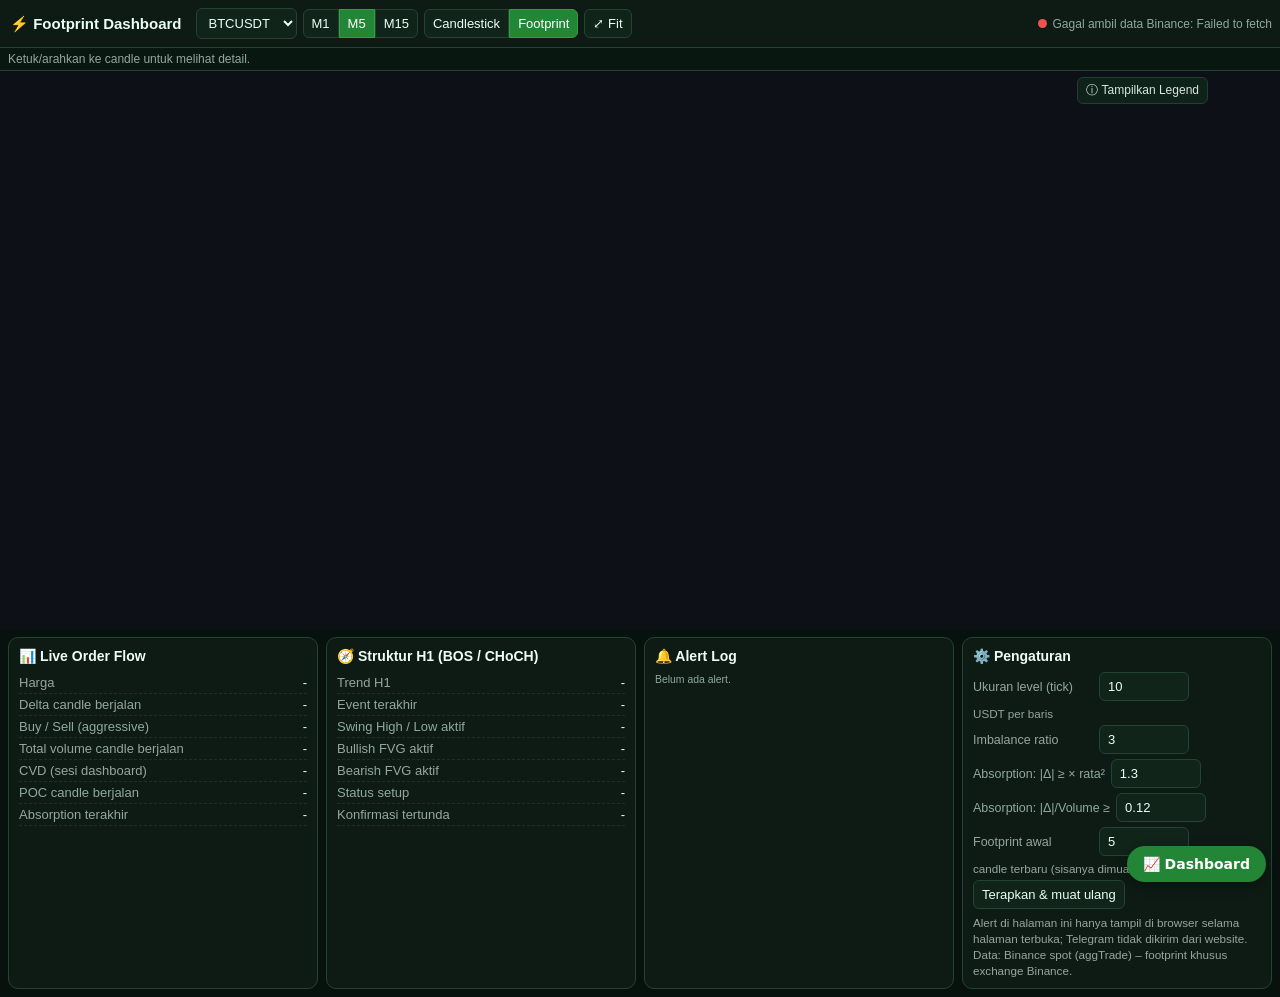
==== commit 1baa7ccd: "Add files via upload" ====
--- a/docs/footprint.html
+++ b/docs/footprint.html
@@ -107,15 +107,7 @@
     <div class="row"><label>Absorption: |Δ|/Volume ≥</label><input type="number" id="absRatio" step="0.01" min="0.05" max="0.9"></div>
     <div class="row"><label>Footprint awal</label><input type="number" id="backfill" min="1" max="40"><small>candle terbaru (sisanya dimuat di background)</small></div>
     <div class="row"><button id="applyBtn">Terapkan & muat ulang</button></div>
-    <hr style="border-color:var(--line)">
-    <b>Telegram (opsional)</b>
-    <div class="row"><label>Bot token</label><input type="password" id="tgToken" placeholder="123456:ABC..."></div>
-    <div class="row"><label>Chat ID</label><input type="text" id="tgChat" placeholder="pisahkan koma untuk banyak user"></div>
-    <div class="row"><label><input type="checkbox" id="tgOn"> Aktifkan</label>
-      <label><input type="checkbox" id="tgStruct" checked> Structure Alert</label>
-      <label><input type="checkbox" id="tgEntry" checked> Entry Confirmation</label></div>
-    <div class="row"><button id="tgSave">Simpan</button><button id="tgTest">Kirim tes</button></div>
-    <small>Alert dari halaman ini hanya berjalan selama halaman terbuka. Data: Binance spot (aggTrade) – footprint khusus exchange Binance.</small>
+    <small>Alert di halaman ini hanya tampil di browser selama halaman terbuka; Telegram tidak dikirim dari website. Data: Binance spot (aggTrade) – footprint khusus exchange Binance.</small>
   </div>
 </div>
 
@@ -134,6 +126,8 @@
 const cv=$('cv'),ctx=cv.getContext('2d'),wrap=$('wrap');
 
 let cfg=loadCfg();
+// Keamanan: hapus token/chat Telegram yang pernah tersimpan di browser oleh versi lama.
+['tgToken','tgChat','tgOn','tgStruct','tgEntry'].forEach(k=>delete cfg[k]);try{localStorage.setItem('fpdash_cfg',JSON.stringify(cfg))}catch(e){}
 const S={symbol:cfg.symbol||'BTCUSDT',tf:cfg.tf||'5m',mode:cfg.mode||'footprint',
   tick:0,imb:cfg.imb||3,absMult:cfg.absMult||1.3,absRatio:cfg.absRatio||0.12,backfill:0,
   barW:90,scroll:-2,yZoom:1,yShift:0,hover:-1,gen:0,live:false,ws:null,buffer:[],lastAggId:-1,
@@ -311,14 +305,6 @@
   alertList.unshift({kind,text,t:Date.now()});if(alertList.length>80)alertList.pop();
   const el=$('alerts');el.innerHTML='';
   for(const a of alertList){const d=document.createElement('div');d.className='al '+(['long','short','abs','cancel'].includes(a.kind)?a.kind:'');d.textContent='['+fmtT(a.t)+'] '+a.text;el.appendChild(d)}
-  if(sendTg){if(kind==='struct'&&cfg.tgStruct!==false)tg(text);if((kind==='long'||kind==='short')&&cfg.tgEntry!==false)tg(text)}
-}
-function tg(text){
-  if(!cfg.tgOn||!cfg.tgToken||!cfg.tgChat)return;
-  const ids=String(cfg.tgChat).split(',').map(s=>s.trim()).filter(Boolean);
-  for(const id of ids){
-    fetch(`https://api.telegram.org/bot${cfg.tgToken}/sendMessage`,{method:'POST',mode:'no-cors',body:new URLSearchParams({chat_id:id,text})}).catch(e=>console.warn('tg',e));
-  }
 }
 
 /* ---------- loading / websocket ---------- */
@@ -664,10 +650,6 @@
   const ar=parseFloat($('absRatio').value);if(ar>=0.05&&ar<=0.9){S.absRatio=ar;cfg.absRatio=ar}
   const bf=parseInt($('backfill').value,10);if(bf>=1&&bf<=40){S.backfill=bf;cfg.bf2=cfg.bf2||{};cfg.bf2[S.tf]=bf}
   saveCfg();applyDefaults(true);start()};
-$('tgToken').value=cfg.tgToken||'';$('tgChat').value=cfg.tgChat||'';$('tgOn').checked=!!cfg.tgOn;
-$('tgStruct').checked=cfg.tgStruct!==false;$('tgEntry').checked=cfg.tgEntry!==false;
-$('tgSave').onclick=()=>{cfg.tgToken=$('tgToken').value.trim();cfg.tgChat=$('tgChat').value.trim();cfg.tgOn=$('tgOn').checked;cfg.tgStruct=$('tgStruct').checked;cfg.tgEntry=$('tgEntry').checked;saveCfg();pushAlert('info','Pengaturan Telegram disimpan.',false)};
-$('tgTest').onclick=()=>{$('tgSave').onclick();const on=cfg.tgOn;cfg.tgOn=true;tg(`✅ Tes koneksi Footprint Dashboard\n${S.symbol} ${S.tf.toUpperCase()}`);cfg.tgOn=on;pushAlert('info','Pesan tes dikirim (cek Telegram).',false)};
 {const hidden=localStorage.getItem('fpLegendHidden')!=='0';$('legend').classList.toggle('hide',hidden);$('legBtn').textContent=hidden?'ⓘ Tampilkan Legend':'✕ Sembunyikan Legend';}
 
 applyDefaults(false);resize();requestAnimationFrame(render);start();
